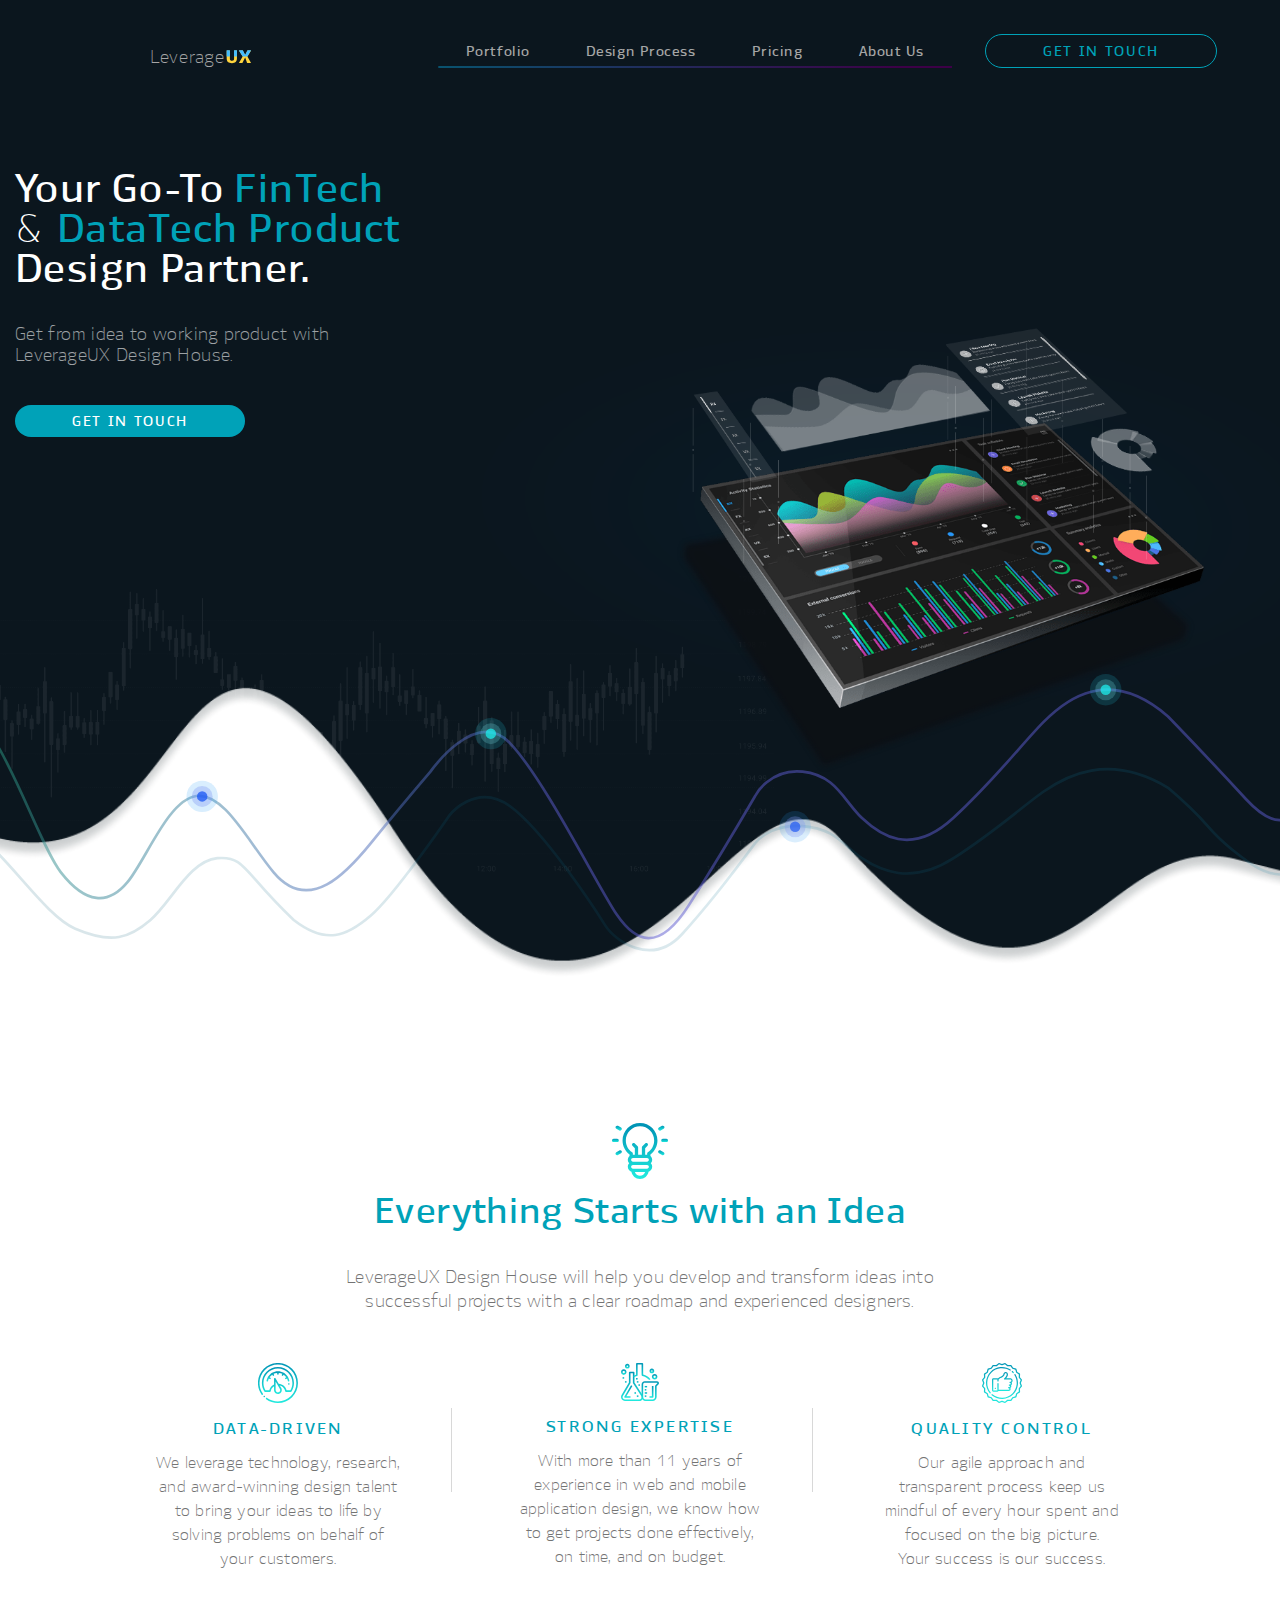
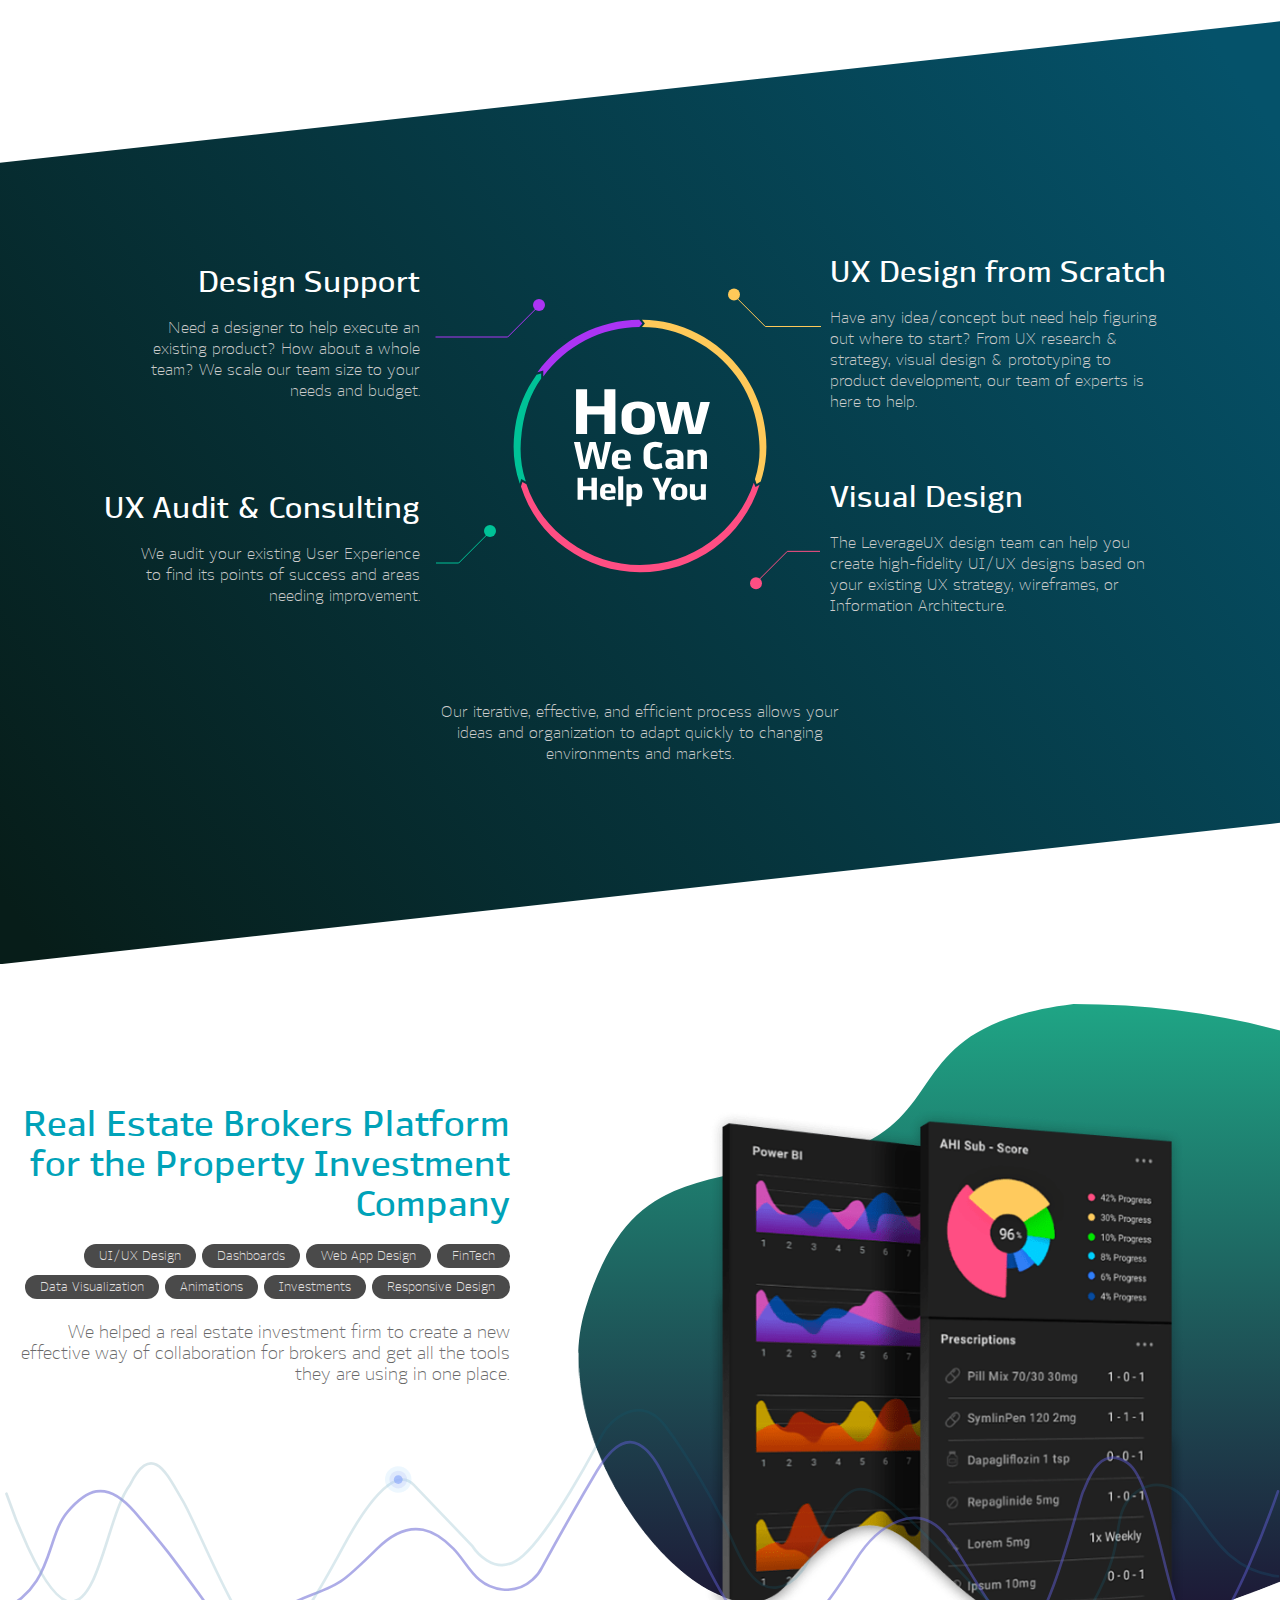
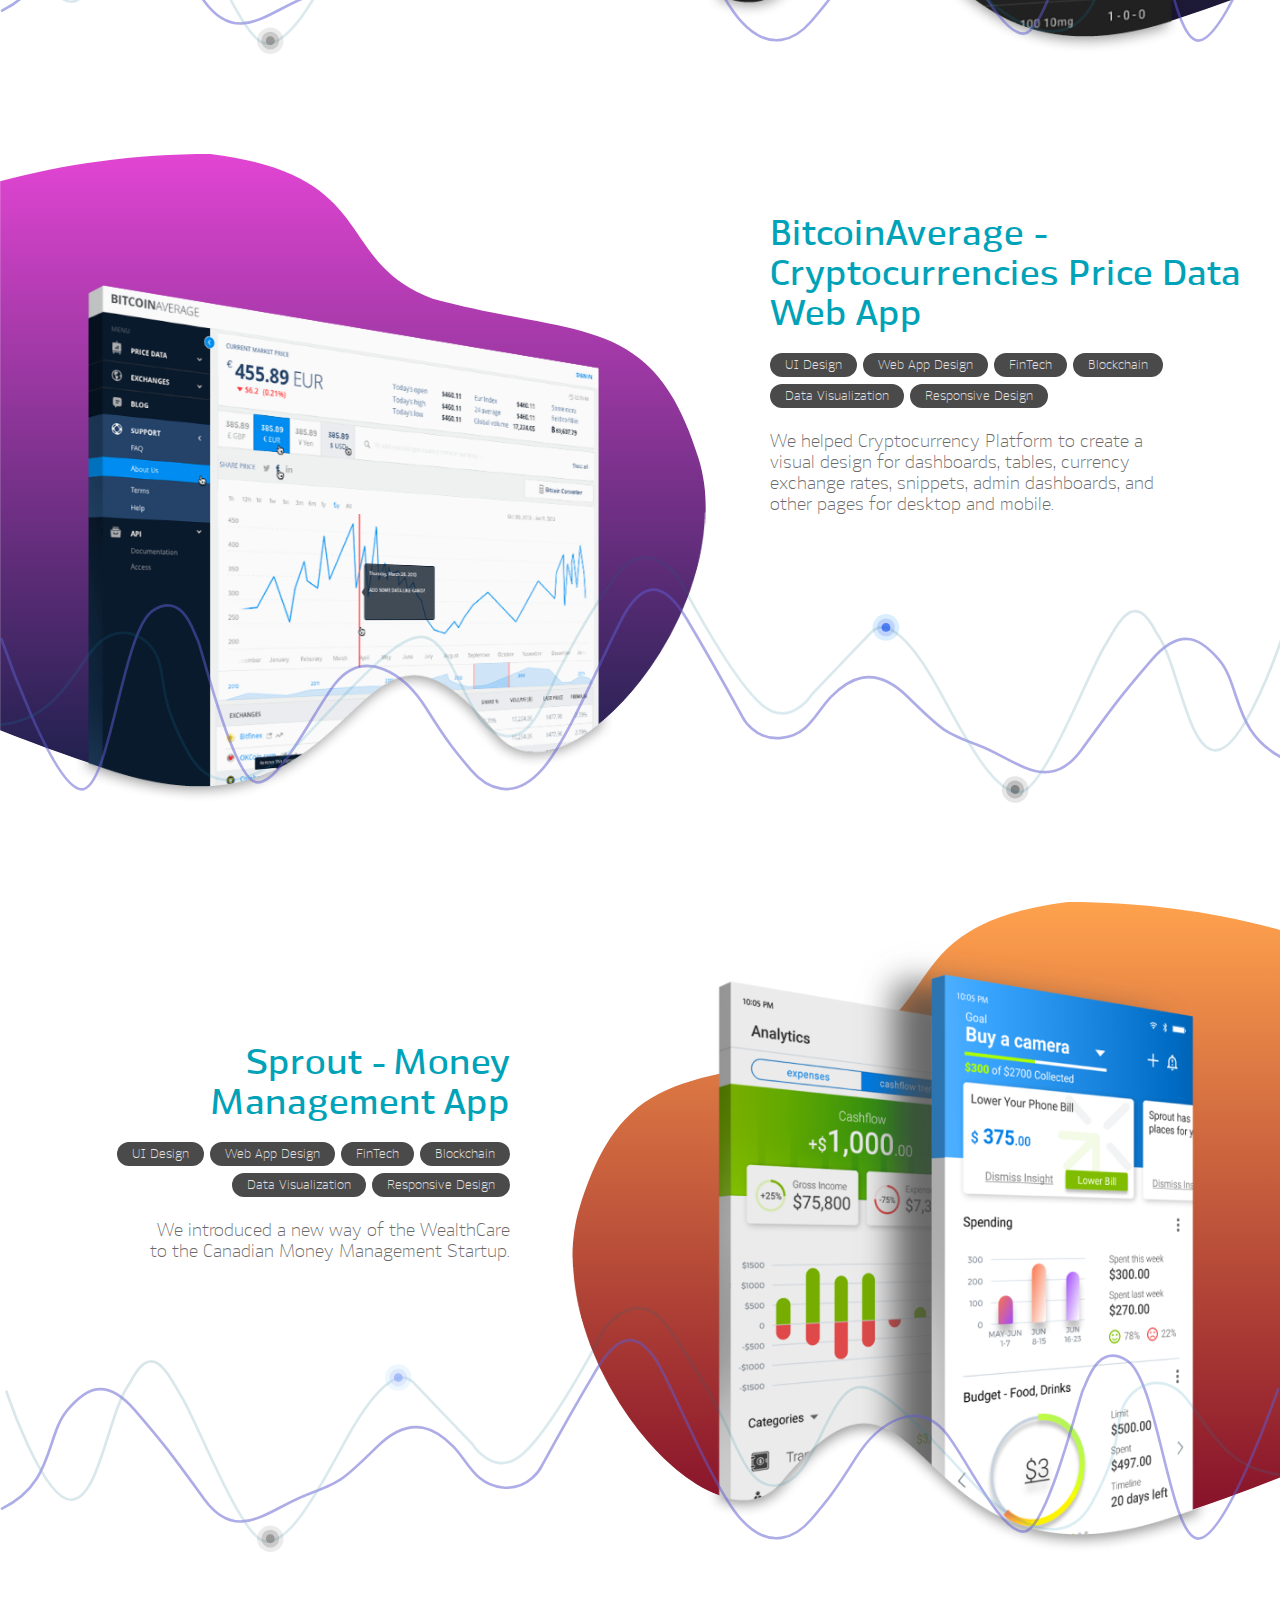
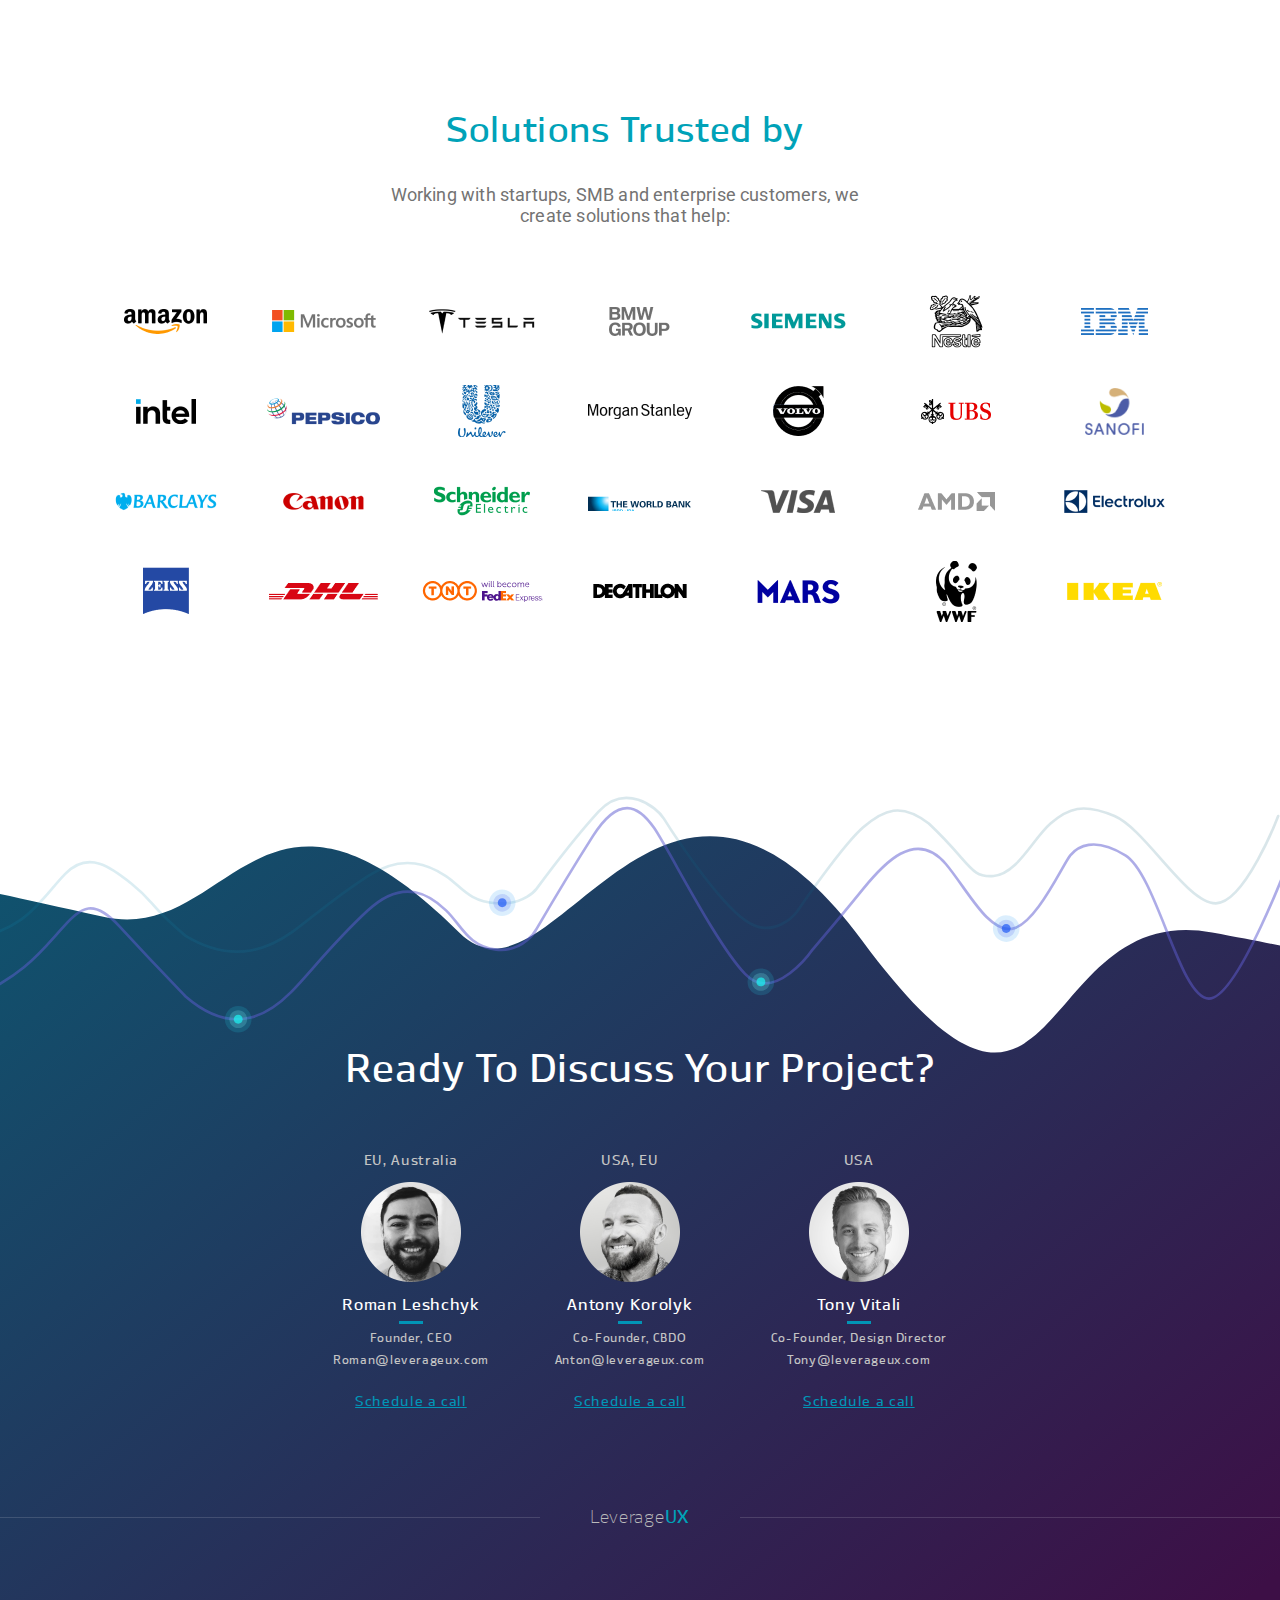
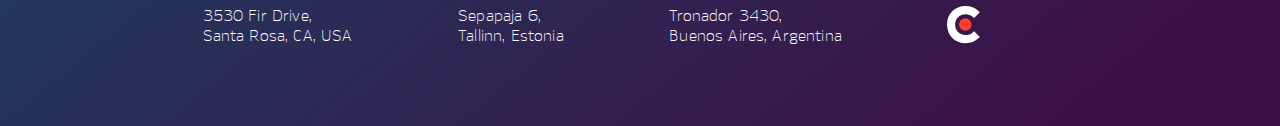
==== index.html @ 98dc83c6 "Marge last vertion" ====
<!DOCTYPE html>
<html lang=en>
	<head>
		<meta charset="UTF-8">
		<meta name="viewport" content="width=device-width, initial-scale=1">
		<meta name="theme-color" content="#0B161E">
		<meta name="description" content="LeverageUX Overview">

		<link rel="icon" href="favicon.ico" type="img/favicon.ico" />
		<link href='https://fonts.googleapis.com/css?family=Roboto' rel='stylesheet' type='text/css'>
		
		<link rel="stylesheet" href="css/fonts.css">
		<link rel="stylesheet" href="css/normalize.css">
		<link rel="stylesheet" href="css/global.css">
		<link rel="stylesheet" href="css/home.css">

		<!-- Google Tag Manager -->
		<script>(function(w,d,s,l,i){w[l]=w[l]||[];w[l].push({'gtm.start':
			new Date().getTime(),event:'gtm.js'});var f=d.getElementsByTagName(s)[0],
			j=d.createElement(s),dl=l!='dataLayer'?'&l='+l:'';j.async=true;j.src=
			'https://www.googletagmanager.com/gtm.js?id='+i+dl;f.parentNode.insertBefore(j,f);
			})(window,document,'script','dataLayer','GTM-M9BMCH3');</script>
		<!-- End Google Tag Manager -->
		
		<script src="https://ajax.googleapis.com/ajax/libs/jquery/3.4.1/jquery.min.js"></script>
		<script> 
			$(function(){
			  $("#includedFooter").load("footer.html");
			});
		</script>
		<script src="js/main.js"></script>
		<script src="js/home.js"></script>
		<script type="text/javascript" src="https://widget.clutch.co/static/js/widget.js"></script>
		<script src="js/events.js"></script>

		<link rel="stylesheet" href="https://fonts.googleapis.com/css?family=Roboto">
    
		<title>LeverageUX Overview</title>
	</head>
	<body class="index__page">
		<!-- Google Tag Manager (noscript) -->
		<noscript><iframe src="https://www.googletagmanager.com/ns.html?id=GTM-M9BMCH3"
			height="0" width="0" style="display:none;visibility:hidden"></iframe></noscript>
		<!-- End Google Tag Manager (noscript) -->
	
		<header class="header animated">
			<div class="header__container">
				<div class="header__block header__block_logo">
					<a class="header__logo animated" href="./">
						Leverage
						<span>
							<svg width="26" height="14" viewBox="0 0 26 14" fill="none" xmlns="http://www.w3.org/2000/svg">
								<path d="M8.07903 0.400024H10.941V8.50002C10.941 10.084 10.509 11.26 9.64503 12.028C8.78103 12.796 7.55703 13.18 5.97303 13.18C4.20903 13.18 2.88303 12.802 1.99503 12.046C1.11903 11.29 0.68103 10.108 0.68103 8.50002V0.400024H3.88503V8.68003C3.88503 9.42403 4.06503 9.96402 4.42503 10.3C4.78503 10.636 5.33703 10.804 6.08103 10.804C6.81303 10.804 7.32903 10.642 7.62903 10.318C7.92903 9.99402 8.07903 9.44803 8.07903 8.68003V0.400024ZM16.8008 0.400024L19.1408 5.08002L21.4988 0.400024H25.045L21.4268 6.52002L25.045 13H21.1028L19.1408 7.61802L16.4048 13H12.8768L16.6748 6.52002L12.8768 0.400024H16.8008Z" fill="#FFD43D"/>
								<path fill-rule="evenodd" clip-rule="evenodd" d="M10.9261 0.300049H8.05962V6.42962H10.9261V0.300049ZM3.85902 6.42962V0.300049H0.650024V6.42962H3.85902Z" fill="#44BCFF"/>
								<path fill-rule="evenodd" clip-rule="evenodd" d="M19.1387 4.98737L16.7951 0.300049H12.8649L16.6689 6.42962H21.4283L25.052 0.300049H21.5004L19.1387 4.98737Z" fill="#44BCFF"/>
							</svg>
						</span>
					</a>
					<div id="btn_om" class="header__btn_om">
						<span></span><span></span><span></span>
					</div>
				</div>
				<div class="header__block header__block_menu">
	    		<nav id="menu" class="header__menu">
	    			<div class="menu__btn_back">
	    				<svg class="btn__back" width="32" height="20" viewBox="0 0 32 20" xmlns="http://www.w3.org/2000/svg">
							<path d="M1.38527 8.61473H27.2708L21.0941 2.43768C20.553 1.89688 20.553 1.01961 21.0941 0.478895C21.6352 -0.0622196 22.5125 -0.0622196 23.0528 0.478895L31.5942 9.02041C32.1353 9.56121 32.1353 10.4386 31.5942 10.9792L23.0528 19.5211C22.7823 19.7917 22.4279 19.9269 22.0735 19.9269C21.7191 19.9269 21.3646 19.7917 21.0941 19.5211C20.553 18.9803 20.553 18.103 21.0941 17.5624L27.2708 11.385H1.38527C0.620314 11.385 0 10.7648 0 9.99984C0 9.23489 0.620234 8.61473 1.38527 8.61473Z"/>
						</svg>
	    			</div>
	  				<div class="header__menu_link">
	    				<img class="menu__link_img" src="./img/port.svg" alt="portfolio">
	    				<a href="./portfolio.html">Portfolio</a>
	    				<div class="link__line"></div>
	    			</div>
	    			<div class="header__menu_link">
	    				<img class="menu__link_img" src="./img/des.svg" alt="design">
	    				<a href="./design-process.html">Design Process</a>
	    				<div class="link__line"></div>
	    			</div>
	    			<div class="header__menu_link">
	    				<img class="menu__link_img" src="./img/pric.svg" alt="pricing">
	    				<a href="./pricing.html">Pricing</a>
	    				<div class="link__line"></div>
	    			</div>
	    			<div class="header__menu_link">
	    				<img class="menu__link_img" src="./img/about.svg" alt="about">
	    				<a href="./about.html">About Us</a>
	    				<div class="link__line"></div>
	    			</div>
	    			<div class="header__menu_line"></div>
	    		</nav>
				</div>
				<a id="btn_ep" href="https://calendly.com/leverageux/intro" class="btn header__btn_ep" target=_blank>Get in touch</a>
	  		<div class="menu__back"></div>
			</div>
		</header>
		<main class="content">	
			<section class="content__section section__main animated">
				<div class="main__img main__chart"></div>
				<div class="lines__block main__lines"></div>
				<div class="main__img main__tablet"></div>
				<div class="main__img main__tablet_shadow"></div>
				<div class="main__img main__tablet_shadow_lines"></div>

				<div class="main__container">
					<h1 class="main__container_title"><b>Your Go-To <span>FinTech</span></b><br>& <b><span>DataTech Product</span><br>Design Partner.</b></h1>
					<p class="main__container_description">Get from idea to working product with <br>LeverageUX Design House.</p>
					<a  href="https://calendly.com/leverageux/intro" id="btn_mn" class="btn main__btn" target=_blank>Get in touch</a>
				</div>
			</section>

			<section class="content__section section__idea">
				<div class="section__idea_block idea__block_first">
					<img class="idea__block_img idea__img_lamp" src="./img/home/lamp.svg" alt="lamp">
					<h2 class="idea__block_title">Everything Starts<br class="break"> with an Idea</h2>
					<p class="idea__block_description">LeverageUX Design House will help you develop and transform ideas into successful projects with a clear roadmap and experienced designers.</p>
				</div>
				<div class="section__idea_block idea__block_second">
					<img class="idea__block_img idea__img_speed" src="./img/home/speedometer.svg" alt="speedometer">
					<h3 class="idea__block_title">Data-Driven</h3>
					<p class="idea__block_description">We leverage technology, research, and award-winning design talent to bring your ideas to life by solving problems on behalf of your customers.</p>
				</div>
				<div class="section__idea_block idea__block_third">
					<img class="idea__block_img idea__img_lab" src="./img/home/laboratory.svg" alt="laboratory">
					<h3 class="idea__block_title">Strong Expertise</h3>
					<p class="idea__block_description">With more than 11 years of experience in web and mobile application design, we know how to get projects done effectively, on time, and on budget.</p>
				</div>
				<div class="section__idea_block idea__block_fourth">
					<img class="idea__block_img idea__img_recom" src="./img/home/recommended.svg" alt="recommended">
					<h3 class="idea__block_title">Quality Control</h3>
					<p class="idea__block_description">Our agile approach and transparent process keep us mindful of every hour spent and focused on the big picture. <br>Your success is our success.</p>
				</div>
			</section>

			<section class="content__section section__how">
				<div class="section__how_container how__container_first">
					<div class="section__how_block how__block_first">
						<h3 class="how__block_title how__title_purple">Design Support</h3>
						<p class="how__block_description">Need a designer to help execute an existing product? How about a whole team? We scale our team size to your needs and budget.</p>
					</div>
					<div class="section__how_block how__block_second">
						<h3 class="how__block_title how__title_green">UX Audit & Consulting</h3>
						<p class="how__block_description">We audit your existing User Experience to find its points of success and areas needing improvement.</p>
					</div>
				</div>
				<div class="section__how_container how__container_second how__svg">
					<svg id="h__round" width="450px" height="450px" viewBox="48.559 7.5 450 450" xmlns="http://www.w3.org/2000/svg">
						<path id="r__yellow" d="M277,14c34.482,0,64.974,8.161,95.697,23.815s57.306,38.358,77.573,66.254
							c20.268,27.896,33.646,60.193,39.04,94.25s3.845,62.887-6.81,95.681l-7.127,4.093L472.5,290
							c10.047-30.921,9.573-57.617,4.487-89.729c-5.086-32.113-17.7-62.565-36.81-88.869c-19.111-26.303-44.175-47.71-73.144-62.47
							C338.064,34.171,309.513,26.5,277,26.5l5-6L277,14z"/>
						<path id="r__pink" d="M480.5,299.5c-14.287,43.875-41.333,82.753-78.681,109.851
							C364.472,436.45,319.505,451.029,273.362,451s-91.092-14.666-128.405-41.811C107.644,382.043,81.731,346.393,67.5,302.5L70,295
							l7,3.5c13.418,41.387,40.115,75.004,75.297,100.6c35.183,25.595,77.565,39.396,121.073,39.424
							c43.508,0.027,85.907-13.72,121.122-39.271S457.029,337.37,470.5,296l3,7.5L480.5,299.5z"/>
						<path id="r__green" d="M65.5,298c-10.987-32.684-13.194-63.381-8.145-97.491
							C62.403,166.399,74.516,137.1,94.5,109l8-2v8.5c-18.843,26.496-28.043,54.673-32.803,86.836C64.936,234.498,65.64,263.182,76,294
							l-8-4.5L65.5,298z"/>
						<path id="r__purple" d="M96.032,104.98c20.112-27.994,46.563-50.83,77.191-66.642s64.563-24.151,99.032-24.335
							L277.5,20.5l-5.179,5.975c-32.5,0.173-64.498,8.036-93.377,22.945s-53.82,36.442-72.783,62.837V102L96.032,104.98z"/>
					</svg>
					<svg id="h__text" width="250px" height="250px" viewBox="148.559 107.5 250 250" xmlns="http://www.w3.org/2000/svg">
						<path d="M190.58,287.2v14.256H176V287.2h-9.288V325H176v-16.416h14.58V325h9.288v-37.8H190.58z"/>
						<path d="M230.491,318.358c-2.646,0.756-7.452,1.404-10.26,1.404c-3.456,0-6.156-0.378-6.156-4.59v-1.674h17.982
							v-5.292c0-8.37-6.372-10.746-13.23-10.746c-9.18,0-13.446,4.212-13.446,12.69v4.428c0,8.802,6.858,10.962,13.878,10.962
							c4.59,0,8.694-0.648,12.096-1.458L230.491,318.358z M214.075,308.152c0-4.158,1.458-5.346,4.752-5.346s5.184,1.026,5.184,4.968
							v1.296h-9.936V308.152z"/>
						<path d="M245.101,325v-40.5h-8.64V325H245.101z"/>
						<path d="M259.34,335.8v-12.636c1.944,0.81,4.104,2.052,8.154,2.052c6.804,0,10.476-3.564,10.476-13.716
							c0-10.314-3.834-14.256-10.476-14.256c-4.05,0-6.804,1.728-8.154,2.592V298h-8.64v37.8H259.34z M263.12,303.562
							c3.348,0,6.156,1.566,6.156,7.938c0,6.264-2.646,7.884-5.454,7.884c-1.944,0-3.402-0.594-4.482-1.026v-13.716
							C260.204,304.21,261.446,303.562,263.12,303.562z"/>
						<path d="M307.316,312.688V325h9.288v-12.366L329.24,287.2h-10.206l-7.182,17.55l-6.966-17.55H294.68
							L307.316,312.688z"/>
						<path d="M327.084,314.038c0,7.452,4.86,11.556,13.878,11.556s14.202-4.104,14.202-11.556v-5.022
							c0-7.452-5.184-11.502-14.202-11.502s-13.878,4.05-13.878,11.502V314.038z M335.454,308.368c0-3.294,1.836-5.184,5.508-5.184
							c4.104,0,5.508,2.43,5.508,5.94v4.806c0,3.51-1.404,5.94-5.508,5.94c-4.05,0-5.508-2.376-5.508-5.94V308.368z"/>
						<path d="M359.596,298v19.44c0,4.698,2.322,8.1,7.668,8.1c4.482,0,8.694-1.512,11.124-2.646V325h8.64v-27h-8.64
							v19.44c-1.188,0.918-3.456,1.944-5.886,1.944c-2.592,0-4.266-1.188-4.266-4.752V298H359.596z"/>
						<path d="M212.758,135v29.04h-29.7V135h-18.92v77h18.92v-33.44h29.7V212h18.92v-77H212.758z"/>
						<path d="M242.248,189.67c0,15.18,9.9,23.54,28.27,23.54c18.37,0,28.93-8.36,28.93-23.54v-10.23
							c0-15.18-10.56-23.43-28.93-23.43s-28.27,8.25-28.27,23.43V189.67z M259.298,178.12c0-6.71,3.74-10.56,11.22-10.56
							c8.36,0,11.22,4.95,11.22,12.1v9.79c0,7.15-2.86,12.1-11.22,12.1c-8.25,0-11.22-4.84-11.22-12.1V178.12z"/>
						<path d="M317.108,212h21.34l9.46-42.46l9.35,42.46h21.34l15.29-55h-16.17l-10.01,43.78h-0.44L357.148,157h-18.26
							l-10.12,43.67h-0.44l-9.9-43.67h-16.5L317.108,212z"/>
						<path d="M171.339,272h12.804l8.316-35.112L200.841,272h11.418l12.21-46.2h-10.362l-6.93,36.234l-9.372-36.234
							h-10.56l-9.306,36.366l-6.996-36.366h-10.494L171.339,272z"/>
						<path d="M256.213,263.882c-3.234,0.924-9.108,1.716-12.54,1.716c-4.224,0-7.524-0.462-7.524-5.61v-2.046h21.978
							v-6.468c0-10.23-7.788-13.134-16.17-13.134c-11.22,0-16.434,5.148-16.434,15.51v5.412c0,10.758,8.382,13.398,16.962,13.398
							c5.61,0,10.626-0.792,14.784-1.782L256.213,263.882z M236.149,251.408c0-5.082,1.782-6.534,5.808-6.534s6.336,1.254,6.336,6.072
							v1.584h-12.144V251.408z"/>
						<path d="M310.943,261.836c-1.914,0.66-7.722,1.914-10.692,1.914c-6.468,0-8.845-4.818-8.845-10.23v-9.24
							c0-5.808,2.839-10.23,8.845-10.23c2.97,0,8.382,1.254,10.296,1.914l1.98-8.58c-1.914-0.594-7.788-2.244-12.276-2.244
							c-11.748,0-20.263,5.742-20.263,19.008v9.504c0,13.332,8.449,19.008,20.263,19.008c4.488,0,10.362-1.65,12.276-2.244
							L310.943,261.836z"/>
						<path d="M320.205,247.184c2.772-0.594,8.382-1.65,12.078-1.65c4.422,0,5.742,1.386,5.742,4.818v2.904h-8.25
							c-7.92,0-12.342,2.508-12.342,9.24c0,7.062,3.63,10.164,10.56,10.164c4.356,0,7.986-1.452,9.966-2.904V272h10.56v-21.318
							c0-8.646-5.082-12.342-15.708-12.342c-5.742,0-11.418,1.452-13.794,2.046L320.205,247.184z M333.141,266.324
							c-3.564,0-5.082-1.122-5.082-4.026c0-1.914,1.518-3.564,4.686-3.564h5.214v6.27C336.903,265.466,334.725,266.324,333.141,266.324z"
							/>
						<path d="M388.884,272v-21.318c0-8.382-2.64-12.342-9.9-12.342c-4.686,0-10.164,1.782-13.068,3.234V239h-10.56v33
							h10.56v-23.76c1.386-1.056,4.092-2.376,6.732-2.376c4.026,0,5.676,1.452,5.676,5.808V272H388.884z"/>
					</svg>
				</div>
				<div class="section__how_container how__container_third">
					<div class="section__how_block how__block_third">
						<h3 class="how__block_title how__title_yellow">UX Design from Scratch</h3>
						<p class="how__block_description">Have any idea/concept but need help figuring out where to start? From UX research & strategy, visual design & prototyping to product development, our team of experts is here to help.</p>
					</div>
					<div class="section__how_block how__block_fourth">
						<h3 class="how__block_title how__title_pink">Visual Design</h3>
						<p class="how__block_description">The LeverageUX design team can help you create high-fidelity UI/UX designs based on your existing UX strategy, wireframes, or Information Architecture.</p>
					</div>
				</div>
				<div class="section__how_container how__container_fourth">
					<p class="how__block_description">Our iterative, effective, and efficient process allows your ideas and organization to adapt quickly to changing environments and markets.</p>
				</div>
			</section>

			<section class="content__section section__board section__board-right section__real">
				<div class="section__container section__container_img">
					<div class="img__block img__board"></div>
					<div class="img__block img__gradient"></div>
					<div class="img__block img__lower"></div>
				</div>
				<div class="section__container section__container_text">
					<h3 class="section__title">Real Estate Brokers Platform for the Property Investment Company</h3>
					<div class="section__block">
						<span class="pt_1">UI/UX Design</span>
						<span class="pt_2">Dashboards</span>
						<span class="pt_3">Web App Design</span>
						<span class="pt_4">FinTech</span>
						<span class="pt_5">Data Visualization</span>
						<span class="pt_6">Animations</span>
						<span class="pt_7">Investments</span>
						<span class="pt_8">Responsive Design</span>
					</div>
					<p class="section__description">We helped a real estate investment firm to create a new effective way of collaboration for brokers and get all the tools they are using in one place.</p>					
				</div>
				<div class="img__block img__lines"></div>
			</section>

			<section class="content__section section__board section__board-left section__crypt">
				<div class="section__container section__container_img">
					<div class="img__block img__board"></div>
					<div class="img__block img__gradient"></div>
					<div class="img__block img__lower"></div>
				</div>
				<div class="section__container section__container_text">
					<h3 class="section__title">BitcoinAverage - Cryptocurrencies Price Data Web App</h3>
					<div class="section__block">
						<span class="pt_1">UI Design</span>
						<span class="pt_2">Web App Design</span>
						<span class="pt_3">FinTech</span>
						<span class="pt_4">Blockchain</span>
						<span class="pt_5">Data Visualization</span>
						<span class="pt_6">Responsive Design</span>
					</div>
					<p class="section__description">We helped Cryptocurrency Platform to create a visual design for dashboards, tables, currency exchange rates, snippets, admin dashboards, and other pages for desktop and mobile.</p>
					<!-- <p class="section__description"><a href="https://bitcoinaverage.com/" target="_blank">bitcoinaverage.com ></a></p> -->
				</div>
				<div class="img__block img__lines"></div>
			</section>

			<section class="content__section section__board section__board-right section__money">
				<div class="section__container section__container_img">
					<div class="img__block img__board"></div>
					<div class="img__block img__gradient"></div>
					<div class="img__block img__lower"></div>
				</div>
				<div class="section__container section__container_text">
					<h3 class="section__title">Sprout - Money<br class="break"> Management App</h3>
					<div class="section__block">
						<span class="pt_1">UI Design</span>
						<span class="pt_2">Web App Design</span>
						<span class="pt_3">FinTech</span>
						<span class="pt_4">Blockchain</span>
						<span class="pt_5">Data Visualization</span>
						<span class="pt_6">Responsive Design</span>
					</div>
					<p class="section__description">We introduced a new way of the WealthCare to the Canadian Money Management Startup.</p>
				</div>
				<div class="img__block img__lines"></div>
			</section>

			<section class="content__section section__solutions">
				<h3 class="section__title">Solutions Trusted by</h3>
				<p class="section__description">Working with startups, SMB and enterprise customers, we<br> create solutions that help:</p>
				<div class="solutions">
					<p><img src="./img/home/sl_1.png" alt="sl_1"></p>
					<p><img src="./img/home/sl_2.png" alt="sl_2"></p>
					<p><img src="./img/home/sl_3.png" alt="sl_3"></p>
					<p><img src="./img/home/sl_4.png" alt="sl_4"></p>
					<p><img src="./img/home/sl_5.png" alt="sl_5"></p>
					<p><img src="./img/home/sl_6.png" alt="sl_6"></p>
					<p><img src="./img/home/sl_7.png" alt="sl_7"></p>
					<p><img src="./img/home/sl_8.png" alt="sl_8"></p>
					<p><img src="./img/home/sl_9.png" alt="sl_9"></p>
					<p><img src="./img/home/sl_10.png" alt="sl_10"></p>
					<p><img src="./img/home/sl_11.png" alt="sl_11"></p>
					<p><img src="./img/home/sl_12.png" alt="sl_12"></p>
					<p><img src="./img/home/sl_13.png" alt="sl_13"></p>
					<p><img src="./img/home/sl_14.png" alt="sl_14"></p>
					<p><img src="./img/home/sl_15.png" alt="sl_15"></p>
					<p><img src="./img/home/sl_16.png" alt="sl_16"></p>
					<p><img src="./img/home/sl_17.png" alt="sl_17"></p>
					<p><img src="./img/home/sl_18.png" alt="sl_18"></p>
					<p><img src="./img/home/sl_19.png" alt="sl_19"></p>
					<p><img src="./img/home/sl_20.png" alt="sl_20"></p>
					<p><img src="./img/home/sl_21.png" alt="sl_21"></p>
					<p><img src="./img/home/sl_22.png" alt="sl_22"></p>
					<p><img src="./img/home/sl_23.png" alt="sl_23"></p>
					<p><img src="./img/home/sl_24.png" alt="sl_24"></p>
					<p><img src="./img/home/sl_25.png" alt="sl_25"></p>
					<p><img src="./img/home/sl_26.png" alt="sl_26"></p>
					<p><img src="./img/home/sl_27.png" alt="sl_27"></p>
					<p><img src="./img/home/sl_28.png" alt="sl_28"></p>
				</div>
			</section>
		</main>

		<footer class="footer" id="includedFooter"></footer>

		<a href="#" class="scrollup"></span></a>
		
		<script>
			function sendEventEmailFirst() {
				dataLayer.push({
					'eventCategory': 'contact',
					'eventAction': 'click', 
					'eventLabel': 'email - Roman Leshchyk',
					'event': 'autoEvent',
				});
			}
			function sendEventEmailSecond() {
				dataLayer.push({
					'eventCategory': 'contact',
					'eventAction': 'click', 
					'eventLabel': 'email - Anton Korolyk',
					'event': 'autoEvent',
				});
			}
			function sendEventEmailThird() {
				dataLayer.push({
					'eventCategory': 'contact',
					'eventAction': 'click', 
					'eventLabel': 'email - Tony Vitali',
					'event': 'autoEvent',
				});
			}
		</script>
	</body>
	
</html>
---- css/fonts.css ----
@font-face{
font-family: 'Ekibastuz';
src: url('../fonts/ekibastuz_regular.eot');
src: url('../fonts/ekibastuz_regular.eot?iefix') format('eot'),
url('../fonts/ekibastuz_regular.woff') format('woff'),
url('../fonts/ekibastuz_regular.ttf') format('truetype'),
url('../fonts/ekibastuz_regular.svg#webfont') format('svg');
font-weight: normal;
font-style: normal;
}

@font-face{
font-family: 'Ekibastuz';
src: url('../fonts/ekibastuz_light.eot');
src: url('../fonts/ekibastuz_light?iefix') format('eot'),
url('../fonts/ekibastuz_light.woff') format('woff'),
url('../fonts/ekibastuz_light.ttf') format('truetype'),
url('../fonts/ekibastuz_light.svg#webfont') format('svg');
font-weight: lighter;
font-style: normal;
}

@font-face{
font-family: 'Ekibastuz';
src: url('../fonts/ekibastuz_bold.eot');
src: url('../fonts/ekibastuz_bold.eot?iefix') format('eot'),
url('../fonts/ekibastuz_bold.woff') format('woff'),
url('../fonts/ekibastuz_bold.ttf') format('truetype'),
url('../fonts/ekibastuz_bold.svg#webfont') format('svg');
font-weight: bold;
font-style: normal;
}

@font-face{
font-family: 'EkibastuzBlack';
src: url('../fonts/ekibastuz_black.eot');
src: url('../fonts/ekibastuz_black.eot?iefix') format('eot'),
url('../fonts/ekibastuz_black.woff') format('woff'),
url('../fonts/ekibastuz_black.ttf') format('truetype'),
url('../fonts/ekibastuz_black.svg#webfont') format('svg');
font-weight: normal;
font-style: normal;
}

@font-face{
font-family: 'EkibastuzBlack';
src: url('../fonts/ekibastuz_heavy.eot');
src: url('../fonts/ekibastuz_heavy.eot?iefix') format('eot'),
url('../fonts/ekibastuz_heavy.woff') format('woff'),
url('../fonts/ekibastuz_heavy.ttf') format('truetype'),
url('../fonts/ekibastuz_heavy.svg#webfont') format('svg');
font-weight: bold;
font-style: normal;
}

@font-face{
font-family: 'Elephant';
src: url('../fonts/elephant.ttf'),
url('../fonts/elephant.ttf') format('truetype');
font-weight: normal;
font-style: normal;
}
---- css/global.css ----
* {
  position: 0px;
  margin: 0;
  padding: 0;
  border: 0;
  outline: 0;
}
html, body {
  width: 100%;
  height: 100%;
}
body {
  background: #fff;
  font-size: 100%;
  font-family: 'Ekibastuz', 'Roboto',sans-serif;
  font-weight: normal;
  font-style: normal;
  cursor: default;
  overflow-x: hidden;
}
a {
  -webkit-user-select: none;
  -moz-user-select:    none;
  -ms-user-select:     none;
  user-select:         none;
  -webkit-appearance: none;
  -moz-appearance:    none;
  appearance:         none;
  -webkit-tap-highlight-color: transparent;
}
.menu__back {
  display: none;
  content: ' ';
  position: fixed;
  z-index: 100;
  top: 0;
  left: 0;
  bottom: 0;
  right: 0;
  background-color: rgba(0,0,0,0.5);
}
.menu__back.active{
  display: block;
}
.header {
  position: absolute;
  top: 0;
  left: 0;
  right: 0;
  z-index: 9999;
  display: flex;
}
.header__container {
  display: flex;
  align-items: flex-end;
  width: calc(100% - 213px);
  max-width: 1920px;
  margin: 0 auto;
  padding: 0 63px 0 150px;
  overflow: hidden;
}
.header__block_logo {
  position: relative;
  display: flex;
  justify-content: space-between;
  align-items: flex-end;
  margin-right: auto;
}
.header__logo {
  display: flex;
  font-size: 18px;
  line-height: 20px;
  letter-spacing: 0.04em;
  color: #A6A6A6;
  cursor: pointer;
  text-decoration: none;
}
.header__logo span {
  display: inline-block;
  margin-left: 1px;
  margin-top: 1px;
  color: #00A2B8;
  font-weight: bold;
  transition: all 0.8s ease;
}
.header__logo:hover span {
  transition: all 0.8s ease;
  -moz-transform: rotateX(360deg);
  -ms-transform: rotateX(360deg);
  -webkit-transform: rotateX(360deg);
  -o-transform: rotateX(360deg);
  transform: rotateX(360deg);
}
.header.animated .header__logo span {
  animation: rotateUXheader 1.5s ease;
}
@keyframes rotateUXheader {
  0% {
    -moz-transform: rotateX(540deg);
    -ms-transform: rotateX(540deg);
    -webkit-transform: rotateX(540deg);
    -o-transform: rotateX(540deg);
    transform: rotateX(540deg);
  }
  100% {
    -moz-transform: rotateX(0deg);
    -ms-transform: rotateX(0deg);
    -webkit-transform: rotateX(0deg);
    -o-transform: rotateX(0deg);
    transform: rotateX(0deg);
  }
}
.btn {
  justify-content: center;
  align-items: center;
  font-family: 'Ekibastuz';
  font-weight: 900;
  font-size: 14px;
  line-height: 14px;
  letter-spacing: 0.12em;
  background: #00A2B8;
  border-radius: 20px;
  text-transform: uppercase;
  text-decoration: none;
  color: #fff;
  cursor: pointer;
  -webkit-user-select: none;
  -moz-user-select:    none;
  -ms-user-select:     none;
  user-select:         none;
  -webkit-appearance: none;
  -moz-appearance:    none;
  appearance:         none;
  -webkit-tap-highlight-color: transparent;
}
.btn:hover {
  background: #fff;
  color: #00A2B8;
}
.btn:active {
  background: #00A2B8;
  color: #fff;
}
.header__btn_ep {
  display: inline-flex;
  font-family: 'Ekibastuz';
  font-weight: 900;
  width: 230px;
  height: 32px;
  background: transparent;
  border: 1px solid #00A2B8;
  border-radius: 20px;
  color: #00A2B8;
  margin-left: 33px;
}
.header__btn_om {
  display: none;
  flex-direction: column;
  justify-content: center;
  align-items: center;
  padding: 15px;
  cursor: pointer;
  -webkit-user-select: none;
  -moz-user-select:    none;
  -ms-user-select:     none;
  user-select:         none;
  -webkit-appearance: none;
  -moz-appearance:    none;
  appearance:         none;
  -webkit-tap-highlight-color: transparent;
}
.header__btn_om:hover span {
  background: #00A2B8;
}
.header__btn_om span{
  display: inline-block;
  width: 24px;
  height: 3px;
  background: #6C6C6C;
  border-radius: 2px;
  margin-bottom: 5px;
}
.header__btn_om span:last-child {
  margin-bottom: 0;
}
.header.scrolled .header__btn_om span {
  background: #fff;
}
.header.scrolled .header__btn_om:hover span {
  background: #00A2B8;
}
.header__menu {
  position: relative;
  display: flex;
  width: max-content;
  margin-left: auto;
}
.header__block_menu {
  overflow: hidden;
}
.header__menu_line {
  display: block;
  position: absolute;
  bottom: 0;
  width: 100%;
  height: 2px;
  background: linear-gradient(147.42deg, #e3bafc 10.26%, #b1dce6 115.14%);
  -moz-transform: rotate(-180deg);
  -ms-transform: rotate(-180deg);
  -webkit-transform: rotate(-180deg);
  -o-transform: rotate(-180deg);
  transform: rotate(-180deg);
}
.header.animated .header__menu_line{
  animation: moveLine 1s 1 linear;
}
@keyframes moveLine {
  0% {
    left: calc(100% + 63px);
  }
  100% {
    left: calc(0% + 63px);
  }
}
.menu__btn_back, .menu__link_img {
  display: none;
}
.header__menu_link {
  position: relative;
}
.header__menu_link a {
  display: flex;
  justify-content: center;
  align-items: flex-end;
  white-space: nowrap;
  color: #A6A6A6;
  font-weight: bold;
  font-size: 14px;
  line-height: 14px;
  letter-spacing: 0.04em;
  text-decoration: none;
  cursor: pointer;
  -webkit-user-select: none;
  -moz-user-select:    none;
  -ms-user-select:     none;
  user-select:         none;
  -webkit-appearance: none;
  -moz-appearance:    none;
  appearance:         none;
  -webkit-tap-highlight-color: transparent;
  padding-left: 2em;
  padding-right: 2em;
  padding-bottom: 10px;
  height: 57.5px;
}
.header__menu_link.active a {
  color: #00A2B8;
  font-weight: normal;
  font-family: EkibastuzBlack;
}
.link__line {
  display: none;
  position: absolute;
  bottom: 0;
  left: 0;
  width: 100%;
  height: 3px;
  background: #00A2B8;
  z-index: 9;
}
.link__line.active {
  display: block;
  animation: activeLine 1.1s 1 ease;
}
@keyframes activeLine {
  0% {
    opacity: 0;
  }
  99% {
    opacity: 0;
  }
  100% {
    opacity: 100%;
  }
}
.header__menu_link a:hover {
  color: #00A2B8;
}
.header__menu_link a:active {
  color: #00A2B8;
}

.header.scrolled {
  position: fixed;
  background: #f9f9f9;
  box-shadow: 0px 4px 4px rgba(0, 0, 0, 0.18);
}
.header.scrolled .header__menu_link a {
  height: 52px;
  padding-bottom: 0;
  align-items: center;
}
.header.scrolled .header__block_logo {
  align-items: center;
  width: 100%;
  max-width: 245px;
  height: 100%;
}
.header.scrolled .header__menu_line {
  display: none;
}
.header.scrolled .header__block_logo:before {
  content: '';
  display: block;
  position: absolute;
  top: 0;
  bottom: 0;
  left: -150px;
  right: 0;
  background: linear-gradient(94.95deg, #0B161E 0%, #0C6571 103.53%);
  z-index: -1;
  clip-path: polygon(0 0, 100% 0, calc(100% - 20px) 100%, 0 100%);
}
.header.scrolled .header__container {
  align-items: center;
}
.header.scrolled .header__btn_ep {
  color: #fff;
  background: #00A2B8;
  box-shadow: 0px 2px 8px rgba(0, 0, 0, 0.32);
}
.header.scrolled .header__btn_ep:hover{
  opacity: 0.9;
  box-shadow: 0px 0px 12px rgba(0, 0, 0, 0.36);
}

.content {
  display: flex;
  flex-direction: column;
  justify-content: center;
  align-items: center;
}
.content__section {
  width: 100%;
  text-align: center;
}
.section__hero {
  position: relative;
  background-repeat: no-repeat;
  background-position: center bottom;
  background-size: cover;
  -o-background-size: cover;
  -webkit-background-size: cover;
  -moz-background-size: cover;
  -khtml-background-size: cover;
  margin-bottom: 90px;
}
.hero__title {
  font-family: 'EkibastuzBlack';
  font-weight: normal;
  font-size: 54px;
  line-height: 54px;
  letter-spacing: 0.01em;
  text-transform: capitalize;
  color: #00A2B8;
  margin: 0 0 18px;
}
.hero__descr {
  font-weight: bold;
  font-size: 18px;
  line-height: 28px;
  letter-spacing: 0.01em;
  color: #828282;
}
.hero__lines {
  position: absolute;
  width: 100%;
  pointer-events: none;
  background-repeat: no-repeat;
  background-position: center bottom;
  background-size: cover;
  -o-background-size: cover;
  -webkit-background-size: cover;
  -moz-background-size: cover;
  -khtml-background-size: cover;
  background-image: url(../img/hero_lines.svg);
  height: 500px;
  bottom: 0;
  z-index: 2;
}

.section__board {
  position: relative;
  overflow: hidden;
  margin-bottom: 100px;
  background: #fff;
  margin-top: -1px;
}
.section__crypt {
  z-index: 2;
}
.section__money {
  z-index: 3;
}
.section__board.animated .section__container_text {
  animation: blockOpacity 3s 1 ease;
}
.section__container_text {
  position: absolute;
  top: 0;
  max-width: 495px;
  z-index: 9;
}
.section__container_img {
  width: 100%;
  height: 650px;
  overflow: hidden;
}
.section__container_img {
  background-repeat: no-repeat;
  background-size: contain;
  -o-background-size: contain;
  -webkit-background-size: contain;
  -moz-background-size: contain;
  -khtml-background-size: contain;
}
.section__board-right .section__container_img {
  background-position: right;
}
.section__board-left .section__container_img {
  background-position: left;
}
.img__block {
  position: absolute;
  width: 100%;
  height: 100%;
  background-repeat: no-repeat;
  background-size: contain;
  -o-background-size: contain;
  -webkit-background-size: contain;
  -moz-background-size: contain;
  -khtml-background-size: contain;
}
.img__board {
  z-index: 2
}
.img__gradient {
  z-index: 1;
}
.img__lower {
  z-index: 3;
}
.section__board-right .img__block {
  background-position: right bottom;
}
.section__board-left .img__block {
  background-position: left bottom;
}
.section__board-right .img__block.img__lower {
  background-position: right 1px;
}
.section__board-left .img__block.img__lower {
  background-position: left 1px;
}
.section__board.animated .section__container_text {
  animation: blockOpacity 3s 1 ease;
}
@keyframes blockOpacity {
  0% {
    opacity: 0;
  }
  50% {
    opacity: 0;
  }
  100% {
    opacity: 1;
  }
}
.section__board.animated .img__board {
  animation: showImgBlockToTop 1.6s 1 ease;
}
@keyframes showImgBlockToTop {
  0% {
    top: 100%;
  }
  50% {
    top: 100%;
  }
  100% {
    top: 0;
  }
}
.section__board-right.animated .img__gradient,
.section__board-right.animated .img__lower {
  animation: showImgBlockToLeft 0.8s 1 ease;
}
@keyframes showImgBlockToLeft {
  0% {
    left: 100%;
  }
  100% {
    left: 0;
  }
}
.section__board-left.animated .img__gradient,
.section__board-left.animated .img__lower {
  animation: showImgBlockToRight 0.8s 1 ease;
}
@keyframes showImgBlockToRight {
  0% {
    right: 100%;
  }
  100% {
    right: 0;
  }
}
.section__real .img__board {
  background-image: url(../img/home/real_board.png);
}
.section__real .img__gradient {
  background-image: url(../img/home/real_gradient.svg);
}
.section__real .img__lower {
  background-image: url(../img/home/real_lower.png);
}
.section__crypt .img__board {
  background-image: url(../img/home/crypt_board.png);
}
.section__crypt .img__gradient {
  background-image: url(../img/home/crypt_gradient.svg);
}
.section__crypt .img__lower {
  background-image: url(../img/home/crypt_lower.png);
}
.section__money .img__board {
  background-image: url(../img/home/money_board.png);
}
.section__money .img__gradient {
  background-image: url(../img/home/money_gradient.svg);
}
.section__money .img__lower {
  background-image: url(../img/home/money_lower.png);
}
.section__real .section__container_text {
  margin-top: 100px;
}
.section__crypt .section__container_text {
  margin-top: 60px;
}
.section__money .section__container_text {
  margin-top: 140px;
}
.section__board-right .section__container_text {
  margin-left: 10%;
  text-align: right;
}
.section__board-left .section__container_text {
  right: 0;
  margin-right: 10%;
  text-align: left;
}
.section__title {
  font-size: 36px;
  line-height: 40px;
  color: #00A2B8;
  margin-bottom: 20px;
}
.section__board-right .section__title {
  text-align: right;
}
.section__board-left .section__title {
  text-align: left;
}
.section__block {
  display: flex;
  flex-wrap: wrap;
}
.section__board-right .section__block {
  justify-content: flex-end;
}
.section__block span {
  display: inline-flex;
  justify-content: center;
  align-items: center;
  font-size: 13px;
  color: #E5E3E3;
  height: 24px;
  padding: 0 15px;
  background: #4A4A4A;
  border-radius: 20px;
  margin-bottom: 7px;
}
.section__board-right .section__block span {
  margin-left: 6px;
}
.section__board-left .section__block span {
  margin-right: 6px;
}
.section__description {
  font-size: 18px;
  line-height: 21px;
  color: #696969;
  margin-top: 15px;
}
.section__board-right .section__description {
  text-align: right;
}
.section__board-left .section__description {
  text-align: left;
}
.section__crypt .section__description {
  max-width: 400px;
} 
.section__money .section__description {
  max-width: 365px;
  margin-left: auto;
}
.section__btn {
  display: inline-flex;
  justify-content: center;
  align-items: center;
  text-decoration: none;
  width: 134px;
  height: 24px;
  font-family: Ekibastuz;
  font-style: normal;
  font-weight: bold;
  font-size: 13px;
  color: #fff;
  background: #00A2B8;
  border-radius: 20px;
  cursor: pointer;
  margin-top: 20px;
  -webkit-user-select: none;
  -moz-user-select:    none;
  -ms-user-select:     none;
  user-select:         none;
  -webkit-appearance: none;
  -moz-appearance:    none;
  appearance:         none;
  -webkit-tap-highlight-color: transparent;
}
.section__btn:hover {
  box-shadow: 0 0 10px #3ddce8;
}
.img__lines {
  background-position: bottom;
  bottom: 0;
  z-index: 4;
}
.section__board-right .img__lines {
  background-image: url(../img/right_lines.svg);
}
.section__board-left .img__lines {
  background-image: url(../img/left_lines.svg);
}

.break {
  display: none;
}

.footer {
  position: relative;
  display: flex;
  flex-direction: column;
  justify-content: flex-end;
  align-items: center;
  height: 980px;
  background-image: url(../img/footer.svg);
  background-repeat: no-repeat;
  background-position: center 0;
  background-size: cover;
  -o-background-size: cover;
  -webkit-background-size: cover;
  -moz-background-size: cover;
  -khtml-background-size: cover;
}
.lines__block {
  position: absolute;
  width: 100%;
  pointer-events: none;
  background-repeat: no-repeat;
  background-position: center 0;
  background-size: contain;
  -o-background-size: contain;
  -webkit-background-size: contain;
  -moz-background-size: contain;
  -khtml-background-size: contain;
}
.footer__lines {
  height: 450px;
  background-image: url(../img/footer_lines.svg);
  top: -40px;
}
.footer__block {
  display: flex;
}
.footer__block_title {
  margin-bottom: 65px;
}
.footer__title {
  font-size: 40px;
  line-height: 40px;
  text-align: center;
  color: #fff;
  text-transform: capitalize;
}

.footer__block_feedback {
 margin-bottom: 100px;
}
.feedback__founders {
  display: flex;
}
.founder {
  display: flex;
  flex-direction: column;
  align-items: center;
  letter-spacing: 0.04em;
}
.founder__first, .founder__second {
  margin-right: 66px;
}
.founder__location {
  font-weight: bold;
  font-size: 14px;
  line-height: 14px;
  color: #C4C4C4;
  margin-bottom: 15px;
}
.founder__photo {
  width: 100px;
  height: auto;
  margin-bottom: 15px;
}
.founder__name {
  font-weight: 900;
  font-size: 16px;
  line-height: 16px;
  color: #fff;
}
.founder__name:after {
  content: '';
  display: block;
  width: 24px;
  height: 3px;
  background: #0195B6;
  margin: 8px auto;
}
.founder__position {
  font-weight: bold;
  font-size: 12px;
  line-height: 12px;
  color: #C4C4C4;
  margin-bottom: 10px;
}
.founder__email {
  font-weight: bold;
  font-size: 12px;
  line-height: 12px;
  color: #C4C4C4;
  margin-bottom: 28px;
  text-decoration: none;
}
.founder__email:hover {
  color: #fff;
}
.founder__calendar {
  font-weight: bold;
  font-size: 14px;
  line-height: 14px;
  color: #0195B6;
}
.founder__calendar:hover {
  text-decoration: none;
}
.feedback__form {
  display: flex;
  flex-direction: column;
  justify-content: center;
  align-items: center;
  width: 100%;
  max-width: 340px;
}
.form__container {
  position: relative;
}
.feedback__form-input {
  border: 1px solid #AAAAAA;
  height: 32px;
  background: transparent;
  margin: 0 0 20px;
}
.feedback__form-input[placeholder] {
  padding: 0 10px 0 18px;
  color: #aaa;
}
.feedback__form-descr {
  border: 1px solid #AAAAAA;
  width: 100%;
  height: 94px;
  background: transparent;
  margin: 0 0 20px;
  box-sizing: border-box;
}
.feedback__form-descr[placeholder] {
  padding: 10px 10px 5px 18px;
  color: #aaa;
  margin-top: 0;
}
.btn__feedback {
  width: 100%;
  height: 32px;
  color: #fff;
  border-radius: 20px;
  font-size: 14px;
  line-height: 14px;
  letter-spacing: 0.12em;
  text-transform: uppercase;
  text-align: center;
  background: #00A2B8;
}
.btn__feedback:hover {
  color: #00A2B8;
  background: #fff;
}
.feedback .validation__text {
  bottom: 37px;
}
.feedback .modal-content {
  justify-content: center;
}
.footer__block_contacts {
  flex-direction: column;
  width: 100%;
}
.footer__block_logo {
  display: flex;
  justify-content: space-between;
  align-items: center;
  width: 100%;
}
.footer__logo {
  position: relative;
  text-align: center;
  font-size: 18px;
  line-height: 18px;
  letter-spacing: 0.04em;
  color: #bbb;
  text-decoration: none;
}
.footer__logo:hover {
  color: #fff;
}
.footer__logo span {
  display: inline-block;
  color: #00A2B8;
  font-weight: bold;
  transition: all 0.8s ease;
}
.footer__logo:hover span {
  transition: all 0.8s ease;
  -moz-transform: rotateX(360deg);
  -ms-transform: rotateX(360deg);
  -webkit-transform: rotateX(360deg);
  -o-transform: rotateX(360deg);
  transform: rotateX(360deg);
}
.footer__block_logo.animated .footer__logo span {
  animation: rotateUX 1.0s 1 ease;
}
@keyframes rotateUX {
  0% {
    -moz-transform: rotateX(180deg);
    -ms-transform: rotateX(180deg);
    -webkit-transform: rotateX(180deg);
    -o-transform: rotateX(180deg);
    transform: rotateX(180deg);
  }
  100% {
    -moz-transform: rotateX(0deg);
    -ms-transform: rotateX(0deg);
    -webkit-transform: rotateX(0deg);
    -o-transform: rotateX(0deg);
    transform: rotateX(0deg);
  }
}
.footer__line {
  display: block;
  width: calc(50% - 100px);
  height: 1px;
  background: rgba(255, 255, 255, 0.14);
}
.footer__block_logo.animated .footer__line_left {
  animation: moveLeftLine 1.0s 1 ease;
}
@keyframes moveLeftLine {
  0% {
    width: 0;
  }
  100% {
    width: calc(50% - 100px);
  }
}
.footer__block_logo.animated .footer__line_right {
  animation: moveRightLine 1.0s 1 ease;
}
@keyframes moveRightLine {
  0% {
    width: 0;
  }
  100% {
    width: calc(50% - 100px);
  }
}
.footer__contacts {
  display: flex;
  justify-content: space-between;
  max-width: 875px;
  width: calc(100% - 30px);
  margin: 80px auto;
}
.contacts__block p {
  font-size: 16px;
  line-height: 20px;
  letter-spacing: 0.01em;
  text-transform: capitalize;
  color: #fff;
}
.br__mob {
  display: none;
}
.contacts__block {
  display: flex;
  flex-direction: column;
}
.contacts__block a {
  font-size: 16px;
  line-height: 20px;
  letter-spacing: 0.01em;
}
.clutch-widget {
  position: relative;
  width: 130px;
}
.cw__svg {
  position: absolute;
  top: 0;
  left: 0;
  width: 33px;
  pointer-events: none;
}

.scrollup {
  display:none;
  width:40px;
  height:40px;
  border-radius: 50%;
  position:fixed;
  bottom:50px;
  right:50px;
  text-indent:-9999px;
  background: url(../img/arrowup.svg) no-repeat center;
  box-shadow: 0px 2px 8px rgba(0, 0, 0, 0.32);
  -webkit-user-select: none;
  -moz-user-select:    none;
  -ms-user-select:     none;
  user-select:         none;
  -webkit-appearance: none;
  -moz-appearance:    none;
  appearance:         none;
  -webkit-tap-highlight-color: transparent;
  z-index: 9999;
}
.scrollup:active {
  -webkit-transform: translate(2px, 2px);
  -moz-transform: translate(2px, 2px);
  -o-transform: translate(2px, 2px);
  transform: translate(2px, 2px);
  box-shadow: none;
}
.scrollup:hover {
  opacity: 0.9;
  box-shadow: 0px 0px 12px rgba(0, 0, 0, 0.36);
}

.modal {
  display: none;
  position: fixed;
  z-index: 99999;
  top: 0;
  left: 0;
  width: 100%;
  height: 100%;
}
.modal__back {
  display: block;
  content: ' ';
  position: absolute;
  z-index: 100;
  width: 100%;
  height: 100%;
  top: 0;
  left: 0;
  background-color: rgba(0,0,0,0.5);
}
.modal-content {
  position: relative;
  display: flex;
  flex-direction: column;
  align-items: center;
  width: calc(90% - 80px);
  max-width: 480px;
  min-height: 344px;
  box-shadow: 3px 3px 3px rgba(0,0,0,0.3);
  z-index: 200;
  background: #fff;
  margin: 10% auto;
  padding: 25px 40px;
}
.close {
  position: absolute;
  top: 0;
  right: 0;
  padding: 15px;
  cursor: pointer;
  -webkit-user-select: none;
  -moz-user-select:    none;
  -ms-user-select:     none;
  user-select:         none;
  -webkit-appearance: none;
  -moz-appearance:    none;
  appearance:         none;
  -webkit-tap-highlight-color: transparent;
}
.close svg {
  display: block;
  width: 15px;
  height: 15px;
  fill: #ababab;
}
.close:hover svg { 
  fill: #00A2B8;
}
.close:active svg { 
  fill: #4A4A4A;
}
.modal p {
  font-size: 18px;
  color: #fff;
}
.form {
  display: flex;
  flex-direction: column;
  justify-content: center;
  align-items: center;
  width: 100%;
  height: 344px;
}
.form__block.disable {
  display: none;
}
.send__message,
.notsend__message {
  display: none;
  color: #666;
}
.send__message.active,
.notsend__message.active {
  display: inline-block;
}
input {
  width: 100%;
  height: 40px;
  margin-top: 20px;
  -webkit-box-sizing: border-box;
  -moz-box-sizing: border-box;
  -ms-box-sizing: border-box;
  -o-box-sizing: border-box;
  box-sizing: border-box;
  border: 1px solid #D6D6D6;
  border-radius: 20px;
}
input[placeholder] {
  padding: 0 10px 0 25px;
  font-size: 14px;
  color: #696969;
}
input:focus {
  box-shadow: inset 0px 0px 2px #00A2B8;
}
textarea {
  width: calc(100% - 35px);
  height: 100px;
  border-radius: 2px;
  outline: none;
  resize: none;
  border: 1px solid #D6D6D6;
  border-radius: 20px;
}
textarea[placeholder] {
  padding: 18px 10px 5px 25px;
  font-size: 14px;
  margin-top: 25px;
  color: #696969;
}
textarea:focus {
  box-shadow: inset 0px 0px 2px #00A2B8;
}
.form__buy_title {
  font-family: 'EkibastuzBlack';
  font-weight: normal;
  font-size: 21px;
  line-height: 21px;
  text-align: center;
  text-transform: capitalize;
  color: #888;
}
.validation.invalid {
  border: 1px solid #EE4055;
}
.validation__text {
  position: absolute;
  display: none;
  align-items: center;
  width: 100%;
  font-style: normal;
  font-weight: bold;
  font-size: 14px;
  line-height: 14px;
  text-transform: capitalize;
  color: #EE4055;
  white-space: nowrap;
}
.validation__text.active {
  display: inline-flex;
}
.validation__text img {
  margin-right: 4px;
}

.btn_send {
  width: 100%;
  height: 40px;
  color: #fff;
  border-radius: 20px;
  font-size: 14px;
  line-height: 14px;
  letter-spacing: 0.12em;
  text-transform: uppercase;
  text-align: center;
  background: #00A2B8;
  margin-top: 25px;
  box-shadow: 0px 2px 8px rgba(0, 0, 0, 0.32);
}
.modal .btn.btn_send:hover {
  color: #fff;
  background: #00A2B8;
}

@media screen and (max-width: 1626px) {
  .hero__lines {
    height: 400px;
  }
  .footer {
    height: 925px;
  }
}

@media screen and (max-width: 1445px) {
  .footer {
    height: 950px;
  }
  .hero__lines {
    height: 360px;
  }
}

@media screen and (max-width: 1370px) {
  .section__board-right .section__container_text {
    margin-left: 15px;
  }
  .section__board-left .section__container_text {
    margin-right: 15px;
  }
  .footer {
    height: 890px;
  }
}

@media screen and (max-width: 1260px) {
  .section__container_text {
    max-width: 415px;
  }
  .section__container_img {
    height: 500px;
  }
  .content__section.section__board .section__container_text {
    margin-top: 0;
  }
  .section__title {
    font-size: 26px;
    line-height: 26px;
  }
  .section__block span {
    font-size: 12px;
    line-height: 12px;
    height: 20px;
    padding: 0 10px;
  }
  .section__description {
    font-size: 16px;
    line-height: 20px;
  }
}

@media screen and (max-width: 1220px) {
  .header__block_menu.active {
    display: flex;
    position: absolute;
    right: 0;
    width: 294px;
    height: 100vh;
    top: 0;
    background: #fff;
    box-shadow: 0px 0px 16px rgba(0, 0, 0, 0.25);
    z-index: 9999;
    animation: openMenu 0.4s 1 ease;
  }
  @keyframes openMenu {
    0% {
      right: -294px;
    }
    100% {
      right: 0;
    }
  }
  .btn__back {
    fill: #888;
  }
  .btn__back.active {
    animation: openMenuArrow 0.8s 1 ease;
  }
  .menu__btn_back:hover .btn__back.active{
    fill: #00A2B8;
  }
  @keyframes openMenuArrow {
    0% {
      -moz-transform: rotate(-180deg);
      -ms-transform: rotate(-180deg);
      -webkit-transform: rotate(-180deg);
      -o-transform: rotate(-180deg);
      transform: rotate(-180deg);
    }
    50% {
      -moz-transform: rotate(-180deg);
      -ms-transform: rotate(-180deg);
      -webkit-transform: rotate(-180deg);
      -o-transform: rotate(-180deg);
      transform: rotate(-180deg);
    }
    100% {
      -moz-transform: rotate(0deg);
      -ms-transform: rotate(0deg);
      -webkit-transform: rotate(0deg);
      -o-transform: rotate(0deg);
      transform: rotate(0deg);
    }
  }
  .header__block_menu.closed {
    display: flex;
    position: absolute;
    right: -294px;
    width: 294px;
    height: 100vh;
    top: 0;
    background: #fff;
    box-shadow: 0px 0px 16px rgba(0, 0, 0, 0.25);
    z-index: 9999;
    animation: closedMenu 0.4s 1 ease;
  }
  @keyframes closedMenu {
    0% {
      right: 0;
    }
    100% {
      right: -294px;
    }
  }
  .header__menu {
    position: static;
    flex-direction: column;
    align-items: flex-start;
    width: 100%;
    margin-top: 105px;
    margin-left: 0;
  }
  .header__menu_line {
    display: none;
  }
  .link__line.active {
    display: none;
  }
  .header__menu_link a {
    align-items: center;
    justify-content: flex-start;
    height: 75px;
    padding-left: 44px;
    padding-right: 0;
    padding-bottom: 0;
    text-transform: uppercase;
    color: #4A4A4A;
    font-weight: bold;
  }
  .header__menu_link a:hover {
    color: #00A2B8;
  }
  .header__menu_link {
    width: 100%;
  }
  .menu__link_img {
    display: block;
    position: absolute;
    top: calc(50% - 7px);
    left: 25px;
  }
  .menu__link_img:first-child{
    top: calc(50% - 8px);
  }
  .how__container_second {
    width: 31%;
  }
  .header__block_menu {
    display: none;
  }
  .header__container {
    display: flex;
    align-items: center;
    width: calc(100% - 15px);
    padding: 0 0 0 15px;
  }
  .header__block_logo {
    align-items: center;
    width: 100%;
  }
  .header.scrolled .header__block_logo {
    max-width: none;
  }
  .header.scrolled .header__block_logo:before {
    left: -15px;
    right: -15px;
    clip-path: none;
  }
  .header__btn_om {
    display: flex;
  }
  .header__btn_ep {
    position: absolute;
    left: calc(50% - 116px);
    margin-left: 0;
  }
  .menu__btn_back {
    position: absolute;
    top: 0;
    display: flex;
    align-items: center;
    padding-left: 30px;
    height: 65px;
    width: calc(100% - 30px);
    cursor: pointer;
    -webkit-user-select: none;
    -moz-user-select:    none;
    -ms-user-select:     none;
    user-select:         none;
    -webkit-appearance: none;
    -moz-appearance:    none;
    appearance:         none;
    -webkit-tap-highlight-color: transparent;
  }
  .section__hero {
    margin-bottom: 40px;
  }
  .hero__title {
    font-size: 30px;
    line-height: 32px;
    margin: 0 0 13px;
  }
  .hero__descr {
    font-size: 14px;
    line-height: 20px;
    text-align: center;
    margin: 0 auto;
  }
  .hero__descr br {
    display: none;
  }
}

@media screen and (max-width: 1155px) {
  .how__block_description {
    font-size: 14px;
  }
  .how__block_description {
    max-width: 250px;
  }
  .how__container_third .how__block_description {
    max-width: 250px;
  }
  .section__how {
    -webkit-clip-path: polygon(0 10%, 100% 0, 100% 90%, 0 100%);
    clip-path: polygon(0 10%, 100% 0, 100% 90%, 0 100%);
    padding: 100px 15px;
  }
}

@media screen and (max-width: 1080px) {
  .section__crypt .section__block {
    margin-top: 23px;
    margin-bottom: 0;
  }
  .section__real .pt_1 {order: 1;}
  .section__real .pt_3 {order: 2;}
  .section__real .pt_4 {order: 3;}
  .section__real .pt_5 {order: 4;}
  .section__real .pt_8 {order: 5;}
  .section__real .pt_2 {order: 6;}
  .section__real .pt_6 {order: 7;}
  .section__real .pt_7 {order: 8;}

  .section__crypt .pt_1 {order: 1;}
  .section__crypt .pt_2 {order: 2;}
  .section__crypt .pt_3 {order: 3;}
  .section__crypt .pt_5 {order: 4;}
  .section__crypt .pt_6 {order: 5;}
  .section__crypt .pt_4 {order: 6;}

  .section__money .pt_1 {order: 1;}
  .section__money .pt_2 {order: 2;}
  .section__money .pt_3 {order: 3;}
  .section__money .pt_5 {order: 4;}
  .section__money .pt_6 {order: 5;}
  .section__money .pt_4 {order: 6;}

  .section__money .section__description {
    max-width: 314px;
  }
  .footer__title {
    width: 400px;
    font-size: 24px;
    line-height: 28px;
  }
  .lines__block {
    background-size: auto;
    -o-background-size: auto;
    -webkit-background-size: auto;
    -moz-background-size: auto;
    -khtml-background-size: auto;
  }
}

@media screen and (max-width: 1020px) {
  .section__container_img {
    height: 450px;
  }
}

@media screen and (max-width: 992px) {
  .scrollup {
    bottom: 35px;
    right: 35px;
  }
}

@media screen and (max-width: 960px) {
  .section__container {
    position: relative;
    display: flex;
    flex-direction: column;
    width: 100%;
    max-width: 100%;
    margin-left: 0;
    overflow: hidden;
    margin-top: -1px;
  }
  .section__container_text {
    padding: 20px 0 30px;
  }
  .section__container_img {
    height: 340px;
  }
  .section__title {
    order: 1;
    font-size: 24px;
    line-height: 24px;
    text-align: center;
    margin: 20px auto;
    max-width: 520px;
  }
  .section__board-right .section__title,
  .section__board-left .section__title {
    text-align: center;
  }
  .section__block {
    order: 2;
    max-width: 520px;
    margin: 0 auto;
  }
  .section__board-right .section__block,
  .section__board-left .section__block{
    justify-content: center;
  }
  .section__board-right .section__container_text,
  .section__board-left .section__container_text {
    margin: 0
  }
  .section__description {
    order: 3;
    max-width: 520px;
    margin: 20px auto;
  }
  .section__board-right .section__description,
  .section__board-left .section__description {
    text-align: center;
  }
  .section__btn {
    margin: 0 auto;
    order: 4;
  }
  .img__block.img__lines {
    position: relative;
    height: 280px;
    -o-background-size: auto;
    -webkit-background-size: auto;
    -moz-background-size: auto;
    -khtml-background-size: auto;
    background-size: auto;
    -moz-transform: scaleX(-1);
    -o-transform: scaleX(-1);
    -webkit-transform: scaleX(-1);
    transform: scaleX(-1);
  }
  .section__board-right .img__block.img__lines {
    background-position: -100px bottom;
  }
  .section__board-left .img__block.img__lines {
    background-position: -490px bottom;
  }
  .img__block.img__lines.money__lines {
    display: none;
  }
}

@media screen and (max-width: 800px) {
  .footer {
    background-image: url(../img/footer_mobile.svg);
    background-position: center 0;
    height: auto;
    padding-top: 200px;
  }
  .footer__block_feedback {
    flex-direction: column;
    align-items: center;
    margin-bottom: 60px;
    padding: 0 15px;
    width: calc(100% - 30px);
  }
  .feedback__founders {
    display: flex;
    margin: 0 0 40px;
  }
  .footer__block_title {
    margin-bottom: 30px;
  }
  .footer__contacts {
    flex-direction: column;
    align-items: center;
    margin: 35px auto 15px;
  }
  .contacts__block {
    text-align: center;
    margin-bottom: 30px;
  }
  .br__desc {
    display: none;
  }
  .br__mob {
    display: inline;
  }
}

@media screen and (max-width: 700px) {
  .section__main {
    -o-background-size: 200%;
    -webkit-background-size: 200%;
    -moz-background-size: 200%;
    -khtml-background-size: 200%;
    background-size: 200%;
  }
}

@media screen and (max-width: 650px) {
  .founder__first, .founder__second {
    margin-right: 35px;
  }
}

@media screen and (max-width: 600px) {
  .section__board {
    margin-bottom: 0;
  }
  .section__title {
    font-family: 'EkibastuzBlack';
    font-weight: normal;
    font-size: 18px;
    line-height: 21px;
    text-align: center;
    margin: 20px auto;
    max-width: 279px;
  }
  .section__money .break {
    display: block;
  }
  .section__block {
    max-width: 313px;
  }
  .section__block span {
    font-size: 12px;
    height: 20px;
  }
  .footer__title {
    width: 250px;
  }
  .footer__line {
    width: calc(50% - 75px);
  }
  .footer__block_logo.animated .footer__line_left {
    animation: moveLeftLineTwo 1.5s 1 ease;
  }
  @keyframes moveLeftLineTwo {
    0% {
      width: 0;
    }
    100% {
      width: calc(50% - 75px);
    }
  }
  .footer__block_logo.animated .footer__line_right {
    animation: moveRightLineTwo 1.5s 1 ease;
  }
  @keyframes moveRightLineTwo {
    0% {
      width: 0;
    }
    100% {
      width: calc(50% - 75px);
    }
  }
  .section__description {
    max-width: 290px;
    font-size: 14px;
    line-height: 20px;
  }
}

@media screen and (max-width: 585px) {
  .feedback__founders {
    flex-direction: column;
  }
  .founder__first, .founder__second {
    margin-right: 0;
    margin-bottom: 35px;
  }
  .founder__email {
    margin-bottom: 12px;
  }
}

@media screen and (max-width: 560px) {
  .scrollup {
    bottom: 15px;
    right: 15px;
  }
  .header__btn_ep {
    width: 180px;
    left: calc(50% - 90px);
  }
}

@media screen and (max-width: 460px) {
  .header__btn_ep {
    display: none;
  }
  .section__container_text {
    padding: 10px 0 10px;
  }
  .section__container_img {
    height: 300px;
  }
  .section__crypt .section__description {
    max-width: 314px;
  }
  .img__block.img__lines {
    height: 175px;
    background-size: 200%;
    -o-background-size: 200%;
    -webkit-background-size: 200%;
    -moz-background-size: 200%;
    -khtml-background-size: 200%;
  }
  .section__board-right .img__block.img__lines {
    background-position: left center;
  }
  .section__board-left .img__block.img__lines {
    background-position: right center;
  }
  .footer__block_logo.animated .footer__line_left {
    animation: moveLeftLineTwo 1.0s 1 ease;
  }
  .footer__block_logo.animated .footer__line_right {
    animation: moveRightLineTwo 1.0s 1 ease;
  }
}

@media screen and (max-width: 440px) {
  .img__block.img__lines {
    height: 165px;
  }
  .footer__lines {
    top: 0;
    background-position: 32% 75%;
    background-size: 200%;
    -o-background-size: 200%;
    -webkit-background-size: 200%;
    -moz-background-size: 200%;
    -khtml-background-size: 200%;
  }
}

@media screen and (max-width: 400px) {
  .img__block.img__lines {
    height: 155px;
  }
  .modal-content {
    width: calc(90% - 50px);
    padding: 25px;
  }
  .footer__lines {
    background-position: 32% 80%;
  }
}

@media screen and (max-width: 360px) {
  .footer__lines {
    background-position: 32% 82%;
  }
}

@media screen and (min-width: 1900px) {
  .header__container {
    max-width: 1250px;
    padding: 0;
  }
  .header.scrolled .header__block_logo {
    position: static;
  }
  .header.scrolled .header__block_logo:before { 
    left: 0;
    right: calc(50% + 340px);
  }

  .section__board {
    margin: 100px 0;
    overflow: unset;
  }
  .section__board-right .section__container_text {
    margin-left: auto;
    left: calc(50% - 650px);
  }
  .section__board-left .section__container_text {
    right: calc(50% - 650px);
    margin-right: auto;
  }
  .section__board .img__lower,
  .section__board .img__board {
    display: none;
  }
  .section__real .img__gradient {
    background-image: url(../img/home/real_img.jpeg);
  }
  .section__crypt .img__gradient {
    background-image: url(../img/home/crypt_img.jpeg);
  }
  .section__money .img__gradient {
    background-image: url(../img/home/money_img.jpeg);
  }
  .section__board-right .img__lines {
    background-image: url(../img/right_lines_2.svg);
  }
  .section__board-left .img__lines {
    background-image: url(../img/left_lines_2.svg);
  }
  .section__board.animated .section__container_text {
    animation: blockOpacity 0.8s 1 ease;
  }
  .section__board-right.animated .img__gradient {
    left: calc(50% - 165px);
    width: 1000px;
    animation: showImgBlockToLeftDG 0.8s 1 ease;
  }
  @keyframes showImgBlockToLeftDG {
    0% {
      left: 100%;
    }
    100% {
      left: calc(50% - 165px);
    }
  }
  .section__board-left.animated .img__gradient {
    right: calc(50% - 165px);
    width: 1000px;
    animation: showImgBlockToRightDG 0.8s 1 ease;
  }
  @keyframes showImgBlockToRightDG {
    0% {
      right: 100%;
    }
    100% {
      right: calc(50% - 165px);
    }
  }

  body.portfolio__page .section__hero,
  body.design__page .section__hero,
  body.pricing__page .section__hero,
  body.about__page .section__hero {
    background-image: url(../img/hero_2.png);
  }

  .hero__lines {
    background-image: url(../img/hero_lines_2.png);
    height: 312px;
  }

  .footer {
    background-image: url(../img/footer_2.svg);
  }
  .footer__lines {
    height: 600px;
    background-image: url(../img/footer_lines_2.svg);
  }
}

@media screen and (min-width: 2000px) {
  .hero__lines {
    height: 340px;
  }
}

@media screen and (min-width: 2230px) {
  body.portfolio__page .section__hero,
  body.design__page .section__hero,
  body.pricing__page .section__hero,
  body.about__page .section__hero {
    height: calc(750px - 210px);
  }
  .hero__lines {
    height: 360px;
  }
}

@media screen and (min-width: 2350px) {
  .hero__lines {
    height: 380px;
  }
}

@media screen and (min-width: 2480px) {
  .hero__lines {
    height: 400px;
  }
}

@media screen and (min-width: 2560px) {
  body.portfolio__page .section__hero,
  body.design__page .section__hero,
  body.pricing__page .section__hero,
  body.about__page .section__hero {
    height: calc(1000px - 210px);
  }
  .hero__lines {
    height: 420px;
  }
}

@media screen and (min-width: 2600px) {
  .hero__lines {
    height: 450px;
  }
}

@media screen and (min-width: 2700px) {
  .hero__lines {
    height: 500px;
  }
}

@media screen and (min-width: 3200px) {
  .hero__lines {
    height: 600px;
  }
}
---- css/home.css ----
.index__page .header {
  background: #0B161E;
}
.index__page .header.scrolled {
  background: #fff;
}
.index__page .header__menu_line {
  background: linear-gradient(147.42deg, #3D0047 10.26%, #006176 115.14%);
}
.index__page .content {
  margin-top: 67.5px;
}
.index__page .header__logo:hover {
  color: #fff;
}
.index__page .header__btn_om:hover span {
  background: #00A2B8;
}
.index__page .header__btn_om span {
  background: #fff;
}
.section__main {
  position: relative;
  height: 1140px;
  background-image: url(../img/home/main.png);
  background-repeat: no-repeat;
  background-position: center -145px;
  background-size: cover;
  -o-background-size: cover;
  -webkit-background-size: cover;
  -moz-background-size: cover;
  -khtml-background-size: cover;
}
.main__img {
  position: absolute;
  width: 100%;
  pointer-events: none;
  background-repeat: no-repeat;
  background-size: contain;
  -o-background-size: contain;
  -webkit-background-size: contain;
  -moz-background-size: contain;
  -khtml-background-size: contain;
}
.main__chart {
  z-index: 1;
  background-image: url(../img/home/main_chart.png);
  background-position: 0 0;
  height: 615px;
  bottom: 65px;
}
.section__main.animated .main__chart {
  animation: mainChart 2s 1 ease;
}
@keyframes mainChart {
  0% {
    bottom: -350px;
  }
  50% {
    bottom: -350px;
  }
  100% {
    bottom: 65px;
  }
}
.main__lines {
  z-index: 2;
  background-image: url(../img/home/main_lines.svg);
  height: 435px;
  bottom: 0;
}
.main__tablet {
  z-index: 3;
  background-image: url(../img/home/main_tablet.png);
  background-position: 85% 0;
  height: 615px;
  bottom: 230px;
}
.section__main.animated .main__tablet {
  animation: mainTablet 1.2s 1 ease;
}
@keyframes mainTablet {
  0% {
    background-position: 200% 0;
  }
  100% {
    background-position: 85% 0;
  }
}
.main__tablet_shadow {
  z-index: 4;
  background-image: url(../img/home/main_tablet_shadow.png);
  background-position: 82% 0;
  height: 270px;
  bottom: 740px;
}
.section__main.animated .main__tablet_shadow {
  animation: mainTabletShadow 2s 1 ease;
}
@keyframes mainTabletShadow {
  0% {
    opacity: 0;
    bottom: 575px;
  }
  50% {
    opacity: 0;
    bottom: 575px;
  }
  100% {
    opacity: 1;
    bottom: 740px;
  }
}
.main__tablet_shadow_lines {
  z-index: 5;
  background-image: url(../img/home/main_tablet_shadow_lines.png);
  background-position: 81% 0;
  height: 380px;
  bottom: 605px;
}
.section__main.animated .main__tablet_shadow_lines {
  animation: mainTabletShadowLines 2.5s 1 ease;
}
@keyframes mainTabletShadowLines {
  0% {
    opacity: 0;
  }
  50% {
    opacity: 0;
  }
  100% {
    opacity: 1;
  }
}
.main__container {
  position: absolute;
  display: flex;
  flex-direction: column;
  align-items: flex-start;
  max-width: 505px;
  margin-top: 168px;
  margin-left: 150px;
  z-index: 9;
}
.section__main.animated .main__container {
  animation: blockOpacity 2.5s 1 ease;
}
.main__container .main__btn {
  display: inline-flex;
  width: 230px;
  height: 32px;
}
.main__container_title {
  font-size: 52px;
  line-height: 52px;
  letter-spacing: 0.01em;
  color: #fff;
  text-align: start;
  margin-top: 0;
  margin-bottom: 35px;
  font-weight: normal;
}
.main__container_title span {
  color: #00A2B8;
}
.main__container_description {
  font-size: 18px;
  line-height: 21px;
  letter-spacing: 0.02em;
  color: #fff;
  opacity: 0.6;
  text-align: start;
  margin-bottom: 40px;
}

.section__idea {
  display: flex;
  flex-wrap: wrap;
  justify-content: space-between;
  width: calc(100% - 30px);
  max-width: 1040px;
  margin: 80px auto;
}
.section__idea_block.idea__block_first {
  position: relative;
  width: 100%;
  margin-bottom: 50px;
}
.section__idea_block {
  position: relative;
  width: calc(33.33% - 30px);
}
.idea__img_lamp {
  margin-bottom: 34px;
}
.section__idea.animated .idea__img_lamp {
  animation: ideaLampOpacity 1.0s 1 ease;
}
@keyframes ideaLampOpacity {
  0% {
    opacity: 0;
  }
  20% {
    opacity: 1;
  }
  40% {
    opacity: 0;
  }
  60% {
    opacity: 1;
  }
  80% {
    opacity: 0;
  }
  100% {
    opacity: 1;
  }
}
.section__idea.animated .idea__img_speed {
  animation: ideaSpeedOpacity 2.5s 1 ease;
}
@keyframes ideaSpeedOpacity {
  0% {
    opacity: 0;
  }
  49% {
    opacity: 0;
  }
  50% {
    opacity: 1;
  }
}
.section__idea.animated .idea__img_lab {
  animation: ideaLabOpacity 2.5s 1 ease;
}
@keyframes ideaLabOpacity {
  0% {
    opacity: 0;
  }
  74% {
    opacity: 0;
  }
  75% {
    opacity: 1;
  }
}
.section__idea.animated .idea__img_recom {
  animation: ideaRecomOpacity 2.5s 1 ease;
}
@keyframes ideaRecomOpacity {
  0% {
    opacity: 0;
  }
  99% {
    opacity: 0;
  }
  100% {
    opacity: 1;
  }
}

.idea__block_img {
  margin-bottom: 10px;
}
.idea__block_first .idea__block_title {
  font-size: 36px;
  line-height: 36px;
  letter-spacing: 0.01em;
  text-transform: none;
  margin-bottom: 36px;
}
.idea__block_title {
  font-size: 16px;
  line-height: 24px;
  letter-spacing: 0.14em;
  text-transform: uppercase;
  color: #00A2B8;
  margin-bottom: 10px;
}
.idea__block_first .idea__block_description {
  font-size: 18px;
  line-height: 24px;
  max-width: 655px;
  margin: 0 auto;
}
.idea__block_description {
  font-style: normal;
  font-weight: normal;
  font-size: 16px;
  line-height: 24px;
  text-align: center;
  letter-spacing: 0.01em;
  color: #737373;
  max-width: 250px;
  margin: 0 auto;
}
.idea__block_second:after,
.idea__block_third:after {
  content: '';
  display: block;
  position: absolute;
  top: 45px;
  right: -15px;
  width: 1px;
  height: 84px;
  background: #D8D8D8;
}
.section__how {
  display: flex;
  flex-wrap: wrap;
  justify-content: center;
  -webkit-clip-path: polygon(0 15%, 100% 0, 100% 85%, 0 100%);
  clip-path: polygon(0 15%, 100% 0, 100% 85%, 0 100%);
  background: linear-gradient(235.23deg, #05526A 4.18%, #071D19 97.46%);
  padding: 200px 15px;
  width: calc(100% - 30px);
  overflow: hidden;
}
.how__block_title {
  font-size: 30px;
  line-height: 60px;
  color: #fff;
}
.how__block_description {
  max-width: 295px;
  font-size: 16px;
  line-height: 21px;
  color: #ccc;
}
.how__container_third .how__block_description {
  max-width: 330px;
}
.section__how_block {
  position: relative;
  display: flex;
  flex-direction: column;
}
.how__block_first,
.how__block_second {
  align-items: flex-end;
  text-align: right;
}
.how__block_third,
.how__block_fourth {
  align-items: flex-start;
  text-align: left;
}
.how__title_purple.hover,
.how__block_first:hover h3 {
  color: #AB34F4;
}
.how__title_green.hover,
.how__block_second:hover h3 {
  color: #00C297;
}
.how__title_yellow.hover,
.how__block_third:hover h3 {
  color: #FFC959;
}
.how__title_pink.hover,
.how__block_fourth:hover h3 {
  color: #FF4E83;
}
.section__how_container {
  display: flex;
  flex-direction: column;
  justify-content: space-around;
}
.how__container_fourth {
  width: 100%;
  margin-top: 30px;
}
.how__container_fourth .how__block_description {
  max-width: 400px;
  margin: 0 auto;
}
.how__container_first {
  margin-right: 90px;
  margin-bottom: 20px;
}
.how__container_third {
  margin-left: 60px;
  margin-bottom: 20px;
}
.how__block_first:after {
  content: url(../img/home/how_purple.svg);
  position: absolute;
  top: 4px;
  right: -125px;
}
.how__block_second:after {
  content: url(../img/home/how_green.svg);
  position: absolute;
  top: 28px;
  right: -76px;
}
.how__block_third:after {
  content: url(../img/home/how_yellow.svg);
  position: absolute;
  top: 11px;
  left: -102px;
}
.how__block_fourth:after {
  content: url(../img/home/how_pink.svg);
  position: absolute;
  top: 52px;
  left: -80px;
}
.section__how_container.how__svg {
  position: relative;
  justify-content: center;
  align-items: center;
}
#h__round {
  width: 100%;
}
#h__round path.hover,
#h__round path:hover {
  stroke: #fff;
  stroke-width: 2px;
}
.section__how.animated #h__round {
  animation: rotationHowRound 1s 1 linear;
}
@keyframes rotationHowRound {
    0% {
      -moz-transform: rotate(0deg);
      -ms-transform: rotate(0deg);
      -webkit-transform: rotate(0deg);
      -o-transform: rotate(0deg);
      transform: rotate(0deg);
    }
    100% {
      -moz-transform: rotate(360deg);
      -ms-transform: rotate(360deg);
      -webkit-transform: rotate(360deg);
      -o-transform: rotate(360deg);
      transform: rotate(360deg);
    }
}
#r__purple {
  fill: #AB34F4;
}
.section__how.animated #r__purple {
  animation: activeHowPurple 0.75s 1s 1 ease;
}
@keyframes activeHowPurple {
    0% {
      stroke: #fff;
      stroke-width: 2px; 
    }
    100% {
      stroke: #fff;
      stroke-width: 2px;
    }
}
.section__how.animated .how__block_title.how__title_purple {
  animation: titleHowwPurple 0.75s 1s 1 ease;
}
@keyframes titleHowwPurple {
    0% {
      color: #AB34F4;
    }
    100% {
      color: #AB34F4;
    }
}
#r__green {
  fill: #00C297;
}
.section__how.animated #r__green {
  animation: activeHowGreen 0.75s 1.75s 1 ease;
}
@keyframes activeHowGreen {
    0% {
      stroke: #fff;
      stroke-width: 2px; 
    }
    100% {
      stroke: #fff;
      stroke-width: 2px;
    }
}
.section__how.animated .how__block_title.how__title_green {
  animation: titleHowwGreen 0.75s 1.75s 1 ease;
}
@keyframes titleHowwGreen {
    0% {
      color: #00C297;
    }
    100% {
      color: #00C297;
    }
}
#r__yellow {
  fill: #FFC959;
}
.section__how.animated #r__yellow {
  animation: activeHowYellow 0.75s 2.5s 1 ease;
}
@keyframes activeHowYellow {
    0% {
      stroke: #fff;
      stroke-width: 2px; 
    }
    100% {
      stroke: #fff;
      stroke-width: 2px;
    }
}
.section__how.animated .how__block_title.how__title_yellow {
  animation: titleHowwYellow 0.75s 2.5s 1 ease;
}
@keyframes titleHowwYellow {
    0% {
      color: #FFC959;
    }
    100% {
      color: #FFC959;
    }
}
#r__pink {
  fill: #FF4E83;
}
.section__how.animated #r__pink {
  animation: activeHowPink 0.75s 3.25s 1 ease;
}
@keyframes activeHowPink {
    0% {
      stroke: #fff;
      stroke-width: 2px; 
    }
    100% {
      stroke: #fff;
      stroke-width: 2px;
    }
}
.section__how.animated .how__block_title.how__title_pink {
  animation: titleHowwPink 0.75s 3.25s 1 ease;
}
@keyframes titleHowwPink {
    0% {
      color: #FF4E83;
    }
    100% {
      color: #FF4E83;
    }
}
.section__how.animated {
  animation: sectionHowPointer 3.25s 1 ease;
}
@keyframes sectionHowPointer {
    0% {
      pointer-events: none;
    }
    100% {
      pointer-events: none;
    }
}
#h__text {
  position: absolute;
  fill: #fff;
  width: 56%;
}

.section__crypt .section__description a {
  font-size: 18px;
  line-height: 21px;
  text-decoration-line: underline;
  color: #00A2B8;
  white-space: nowrap;
}
.section__crypt .section__description a:hover {
  text-decoration: none;
  color: #00A2B8;
}
.section__crypt .section__description a:active {
  color: #00A2B8;
}
.section__crypt .section__description a:focus {
  color: #00A2B8;
}

.section__solutions {
  margin-top: 60px;
  margin-bottom: 100px;
}
.section__solutions .section__title {
  font-size: 36px;
  line-height: 36px;
  letter-spacing: 0.01em;
  margin-bottom: 36px;
  max-width: calc(100% - 30px);
}
.section__solutions .section__description {
  font-family: 'Roboto', sans-serif;
  letter-spacing: 0.01em;
  margin-bottom: 50px;
  color: #737373;
  max-width: calc(100% - 30px);
}
.solutions {
  display: flex;
  flex-wrap: wrap;
  align-items: center;
  justify-content: space-between;
  width: 100%;
  max-width: 1085px;
  margin: 0 auto 100px;
}
.solutions p {
  display: flex;
  align-items: center;
  justify-content: center;
  width: 100%;
  max-width: 136px;
  height: 90px;
}

@media screen and (max-width: 1788px) {
  .section__main {
    height: 1100px;
  }
  .main__lines {
    height: 435px;
  }
}
@media screen and (max-width: 1670px) {
  .section__main {
    height: 1055px;
  }
  .main__lines {
    height: 437px;
  }
  .main__chart {
    height: 525px;
  }
}
@media screen and (max-width: 1626px) {
  .section__main {
    height: 1055px;
  }
  .main__lines {
    height: 495px;
  }
  .main__chart {
    height: 470px;
  }
  .main__tablet {
    background-position: 90% 0;
    height: 460px;
    bottom: 360px;
  }
  .section__main.animated .main__tablet {
    animation: mainTabletTwo 1.5s 1 ease;
  }
  @keyframes mainTabletTwo {
    0% {
      background-position: 200% 0;
    }
    100% {
      background-position: 90% 0;
    }
  }
  .main__tablet_shadow {
    background-position: 86% 0;
    height: 200px;
    bottom: 740px;
  }
  .main__tablet_shadow_lines {
    background-position: 85% 0;
    height: 285px;
    bottom: 640px;
  }
  .section__idea {
    margin: 0 auto 80px auto;
  }
}
@media screen and (max-width: 1370px) {
  .main__lines {
    height: 435px;
  }
  .main__container_title {
    font-size: 40px;
    line-height: 40px;
  }
  .main__container {
    max-width: 425px;
  }
  .section__real {
    margin-top: 40px;
  }
  .section__idea {
    margin: 0 auto 50px auto;
  }
}
@media screen and (max-width: 1320px) {
  .main__container {
    margin-top: 100px;
    margin-left: 15px;
  }
  .section__main {
    height: 1055px;
  }
  .main__lines {
    height: 450px;
  }
  .main__chart {
    height: 300px;
    bottom: 250px;
  }
  .section__main.animated .main__chart {
    animation: mainChartTwo 2.5s 1 ease;
  }
  @keyframes mainChartTwo {
    0% {
      bottom: -200px;
    }
    50% {
      bottom: -200px;
    }
    100% {
      bottom: 250px;
    }
  }
  .main__tablet {
    height: 350px;
    bottom: 350px;
  }
  .main__tablet_shadow {
    background-position: 85% 0;
    height: 155px;
    bottom: 640px;
  }
  .section__main.animated .main__tablet_shadow {
    animation: mainTabletShadowTwo 2.5s 1 ease;
  }
  @keyframes mainTabletShadowTwo {
    0% {
      opacity: 0;
      bottom: 545px;
    }
    50% {
      opacity: 0;
      bottom: 545px;
    }
    100% {
      opacity: 1;
      bottom: 640px;
    }
  }
  .main__tablet_shadow_lines {
    background-position: 84% 0;
    height: 220px;
    bottom: 560px;
  }
}
@media screen and (max-width: 1320px) {
  .section__how_container.how__svg {
    width: 260px;
  }
  .how__container_first {
    width: calc(33% - 90px);
  }
  .how__container_third {
    width: calc(33% - 60px);
  }
  .how__block_title {
    font-size: 30px;
    line-height: 30px;
    margin-bottom: 20px;
  }
}

@media screen and (max-width: 1245px) {
  .how__container_second {
    width: 32%;
  }
  .how__block_title {
    font-size: 22px;
    line-height: 40px;
  }
}
@media screen and (max-width: 1220px) {
  .index__page .content {
    margin-top: 49px;
  }
}
@media screen and (max-width: 1187px) {
  .how__container_second {
    width: 30%;
  }
}
@media screen and (max-width: 1155px) {
  .how__block_description {
    font-size: 14px;
  }
  .how__block_description {
    max-width: 250px;
  }
  .how__container_third .how__block_description {
    max-width: 250px;
  }
  .section__how {
    -webkit-clip-path: polygon(0 10%, 100% 0, 100% 90%, 0 100%);
    clip-path: polygon(0 10%, 100% 0, 100% 90%, 0 100%);
    padding: 100px 15px;
  }
}

@media screen and (max-width: 1090px) {
  .solutions {
    max-width: 620px;
  }
}

@media screen and (max-width: 976px) {
  .section__how {
    flex-direction: column;
    align-items: center;
  }
  #h__round path.hover,
  #h__round path:hover {
    stroke: none;
    stroke-width: 0;
  }
  .how__title_purple.hover,
  .how__block_first:hover h3 {
    color: #00C297;
  }
  .how__title_green.hover,
  .how__block_second:hover h3 {
    color: #AB34F4;
  }
  .how__title_yellow.hover,
  .how__block_third:hover h3 {
    color: #FFC959;
  }
  .how__title_pink.hover,
  .how__block_fourth:hover h3 {
    color: #FF4E83;
  }
  .section__how.animated #r__purple,
  .section__how.animated .how__block_title.how__title_purple,
  .section__how.animated #r__green,
  .section__how.animated .how__block_title.how__title_green,
  .section__how.animated #r__yellow,
  .section__how.animated .how__block_title.how__title_yellow,
  .section__how.animated #r__pink,
  .section__how.animated .how__block_title.how__title_pink {
    animation: none;
  }
  .how__container_second {
    order: 1;
    width: 278px;
    height: 290px;
    margin-bottom: 25px;
  }
  .how__container_third {
    order: 2;
    margin-left: 0;
    margin-bottom: 0;
    width: auto;
  }
  .how__container_first {
    order: 3;
    margin-right: 0;
    margin-bottom: 0;
    width: auto;
  }
  .how__container_fourth {
    order: 4;
    position: relative;
  }
  .section__how_block:after {
    display: none;
  }
  .how__block_title {
    font-size: 18px;
    line-height: 60px;
  }
  .section__how_block {
    margin-bottom: 15px;
    align-items: center;
  }
  .how__block_description,
  .how__container_third .how__block_description {
    text-align: center;
    max-width: 320px;
  }
  .how__block_description br {
    display: none;
  }
  .how__block_third .how__block_title {
    color: #FFC959;
  }
  .how__block_fourth .how__block_title {
    color: #FF4E83;
  }
  .how__block_first .how__block_title {
    color: #00C297;
  }
  .how__block_second .how__block_title {
    color: #AB34F4;
  }
  .how__container_fourth:after {
    content: '';
    display: block;
    position: absolute;
    top: -22px;
    right: calc(50% - 32px);
    width: 64px;
    height: 1px;
    background: #505050;
  }
  .section__how {
    -webkit-clip-path: polygon(0 5%, 100% 0, 100% 95%, 0 100%);
    clip-path: polygon(0 5%, 100% 0, 100% 95%, 0 100%);
  }
  .section__block .pr {
    width: 33%;
  }
}
@media screen and (max-width: 960px) {
  .index__page .section__block {
    order: 3;
    margin: 20px auto;
  }
  .index__page .section__description {
    order: 2;
    margin: 0 auto;
  }
}
@media screen and (max-width: 872px) {
  .section__idea {
    flex-direction: column;
  }
  .section__idea_block {
    width: 100%;
    margin-bottom: 50px;
  }
  .idea__block_second:after, 
  .idea__block_third:after {
    display: none;
  }
  .section__idea.animated .idea__img_lamp,
  .section__idea.animated .idea__img_speed,
  .section__idea.animated .idea__img_lab,
  .section__idea.animated .idea__img_recom {
    animation: none;
  }
}
@media screen and (max-width: 830px) {
  .main__container_title {
    text-align: center;
    font-size: 30px;
    line-height: 30px;
    letter-spacing: 0.01em;
    margin-bottom: 25px;
  }
  .main__container_description {
    text-align: center;
    font-size: 14px;
    line-height: 16px;
    letter-spacing: 0.02em;
    margin-bottom: 25px;
  }
  .main__container {
    max-width: 300px;
  }
  .main__container {
    align-items: center;
    margin-left: 0;
  }
  .section__main {
    display: flex;
    justify-content: center;
    height: 1030px;
    background-position: center 0;
    -o-background-size: 175%;
    -webkit-background-size: 175%;
    -moz-background-size: 175%;
    -khtml-background-size: 175%;
    background-size: 175%;
  }
  .main__lines {
    height: 405px;
  }
  .main__chart {
    bottom: 180px;
  }
  .section__main.animated .main__chart {
    animation: mainChartThree 2.5s 1 ease;
  }
  @keyframes mainChartThree {
    0% {
      bottom: -200px;
    }
    50% {
      bottom: -200px;
    }
    100% {
      bottom: 180px;
    }
  }
  .main__tablet {
    height: 260px;
    bottom: 350px;
    background-position: 50% 0;
  }
  .section__main.animated .main__tablet {
    animation: mainTabletThree 1.0s 1 ease;
  }
  @keyframes mainTabletThree {
    0% {
      background-position: 200% 0;
    }
    100% {
      background-position: 50% 0;
    }
  }
  .main__tablet_shadow {
    background-position: 50% 0;
    height: 115px;
    bottom: 565px;
  }
  .section__main.animated .main__tablet_shadow {
    animation: mainTabletShadowThree 2.5s 1 ease;
  }
  @keyframes mainTabletShadowThree {
    0% {
      opacity: 0;
      bottom: 495px;
    }
    50% {
      opacity: 0;
      bottom: 495px;
    }
    100% {
      opacity: 1;
      bottom: 565px;
    }
  }
  .main__tablet_shadow_lines {
    background-position: 50% 0;
    height: 160px;
    bottom: 505px;
  }
  .section__main.animated .main__tablet_shadow_lines {
    animation: mainTabletShadowLines 3.5s 1 ease;
  }
  .section__main.animated .main__container {
    animation: blockOpacity 3.5s 1 ease;
  }
}
@media screen and (max-width: 700px) {
  .section__main {
    -o-background-size: 200%;
    -webkit-background-size: 200%;
    -moz-background-size: 200%;
    -khtml-background-size: 200%;
    background-size: 200%;
  }
}
@media screen and (max-width: 640px) {
  .solutions {
    margin: 0 15px 60px 15px;
    width: calc(100% - 30px);
  }
  .solutions p {
    max-width: 130px;
  }
}
@media screen and (max-width: 600px) {
  .section__main {
    -o-background-size: 215%;
    -webkit-background-size: 215%;
    -moz-background-size: 215%;
    -khtml-background-size: 215%;
    background-size: 215%;
  }
  .img__mobile_up {
    width: calc(100% - 15px);
    height: auto;
  }
}
@media screen and (max-width: 560px) {
  .section__main {
    height: 625px;
    background-image: url(../img/home/main_mobile.png);
    -o-background-size: cover;
    -webkit-background-size: cover;
    -moz-background-size: cover;
    -khtml-background-size: cover;
    background-size: cover;
    background-position: center 0;
  }
  .main__lines {
    height: 165px;
    bottom: -35px;
    background-size: cover;
    background-position: -140px 0px;
  }
  .main__chart {
    bottom: 70px;
    height: 270px;
    background-size: cover;
    -o-background-size: cover;
    -webkit-background-size: cover;
    -moz-background-size: cover;
    -khtml-background-size: cover;
  }
  .section__main.animated .main__chart {
    animation: mainChartFore 2.5s 1 ease;
  }
  @keyframes mainChartFore {
    0% {
      bottom: -200px;
    }
    50% {
      bottom: -200px;
    }
    100% {
      bottom: 70px;
    }
  }
  .main__tablet {
    height: 200px;
    bottom: 100px;
    background-position: 40% 0;
  }
  .section__main.animated .main__tablet {
    animation: mainTabletFour 1.0s 1 ease;
  }
  @keyframes mainTabletFour {
    0% {
      background-position: 200% 0;
    }
    100% {
      background-position: 40% 0;
    }
  }
  .main__tablet_shadow {
    height: 85px;
    bottom: 265px;
  }
  .section__main.animated .main__tablet_shadow {
    animation: mainTabletShadowFour 2.5s 1 ease;
  }
  @keyframes mainTabletShadowFour {
    0% {
      opacity: 0;
      bottom: 210px;
    }
    50% {
      opacity: 0;
      bottom: 210px;
    }
    100% {
      opacity: 1;
      bottom: 265px;
    }
  }
  .main__tablet_shadow_lines {
    height: 120px;
    bottom: 220px;
  }
  .main__container {
    margin-top: 20px;
    margin-left: 0;
    align-items: center;
  }
  .main__container_title {
    text-align: center;
  }
  .main__container_description {
    text-align: center;
  }
  .main__container_description .break {
    display: block;
  }
  .section__idea {
    margin: 70px auto 0px;
  }
  .idea__img_lamp {
    width: 40px;
    margin-bottom: 15px;
  }
  .idea__block_img {
    width: 40px;
    margin-bottom: 15px;
  }
  .idea__block_first .idea__block_title {
    font-size: 24px;
    line-height: 28px;
    margin-bottom: 15px;
  }
  .idea__block_first .idea__block_description {
    font-size: 14px;
    line-height: 20px;
    max-width: 280px;
  }
  .idea__block_third .idea__block_description {
    max-width: 260px;
  }
  .idea__block_description {
    font-size: 14px;
    line-height: 20px;
  }
  .idea__block_title .break {
    display: block;
  }
  .section__solutions .section__title {
    font-size: 28px;
    line-height: 28px;
  }
  .solutions {
    justify-content: space-around;
  }
  .solutions p {
    min-height: 60px;
  }
}
@media screen and (max-width: 440px) {
  .section__solutions .section__description br{
    display: none;
  }
}

@media screen and (min-width: 1900px) {
  .section__main {
    display: flex;
    justify-content: center;
    height: 1070px;
    background-image: url(../img/home/main_2.png);
  }
  .main__chart {
    background-position: 0;
    background-size: 1290px;
    width: 100%;
    max-width: 1540px;
  }
  .main__lines {
    background-image: url(../img/home/main_lines_2.svg);
    background-size: 100%;
    background-position: 0 -50px;
  }
  .main__tablet {
    background-position: left 60px;
    background-size: 755px;
    left: calc(50% - 115px);
  }
  .section__main.animated .main__tablet {
    animation: mainTabletD 1.2s 1 ease;
  }
  @keyframes mainTabletD {
    0% {
      background-position-x: 200%;
    }
    100% {
      background-position-x: left;
    }
  }
  .main__tablet_shadow {
    width: 100%;
    bottom: 650px;
    max-width: 1250px;
    background-position: 560px 0;
    background-size: 665px;
  }
  .section__main.animated .main__tablet_shadow {
    animation: mainTabletShadowD 2s 1 ease;
  }
  @keyframes mainTabletShadowD {
    0% {
      opacity: 0;
      bottom: 485px;
    }
    50% {
      opacity: 0;
      bottom: 485px;
    }
    100% {
      opacity: 1;
      bottom: 650px;
    }
  }
  .main__tablet_shadow_lines {
    width: 100%;
    max-width: 1250px;
    background-position: 570px 85px;
    background-size: 645px;
  }
  .main__container {
    width: 100%;
    max-width: 1250px;
    margin-left: 0;
    margin-top: 230px;
  }
  .main__container_description {
    max-width: 492px;
  }
}
@media screen and (min-width: 2600px) {
  .section__main {
    height: 1250px;
  }
}
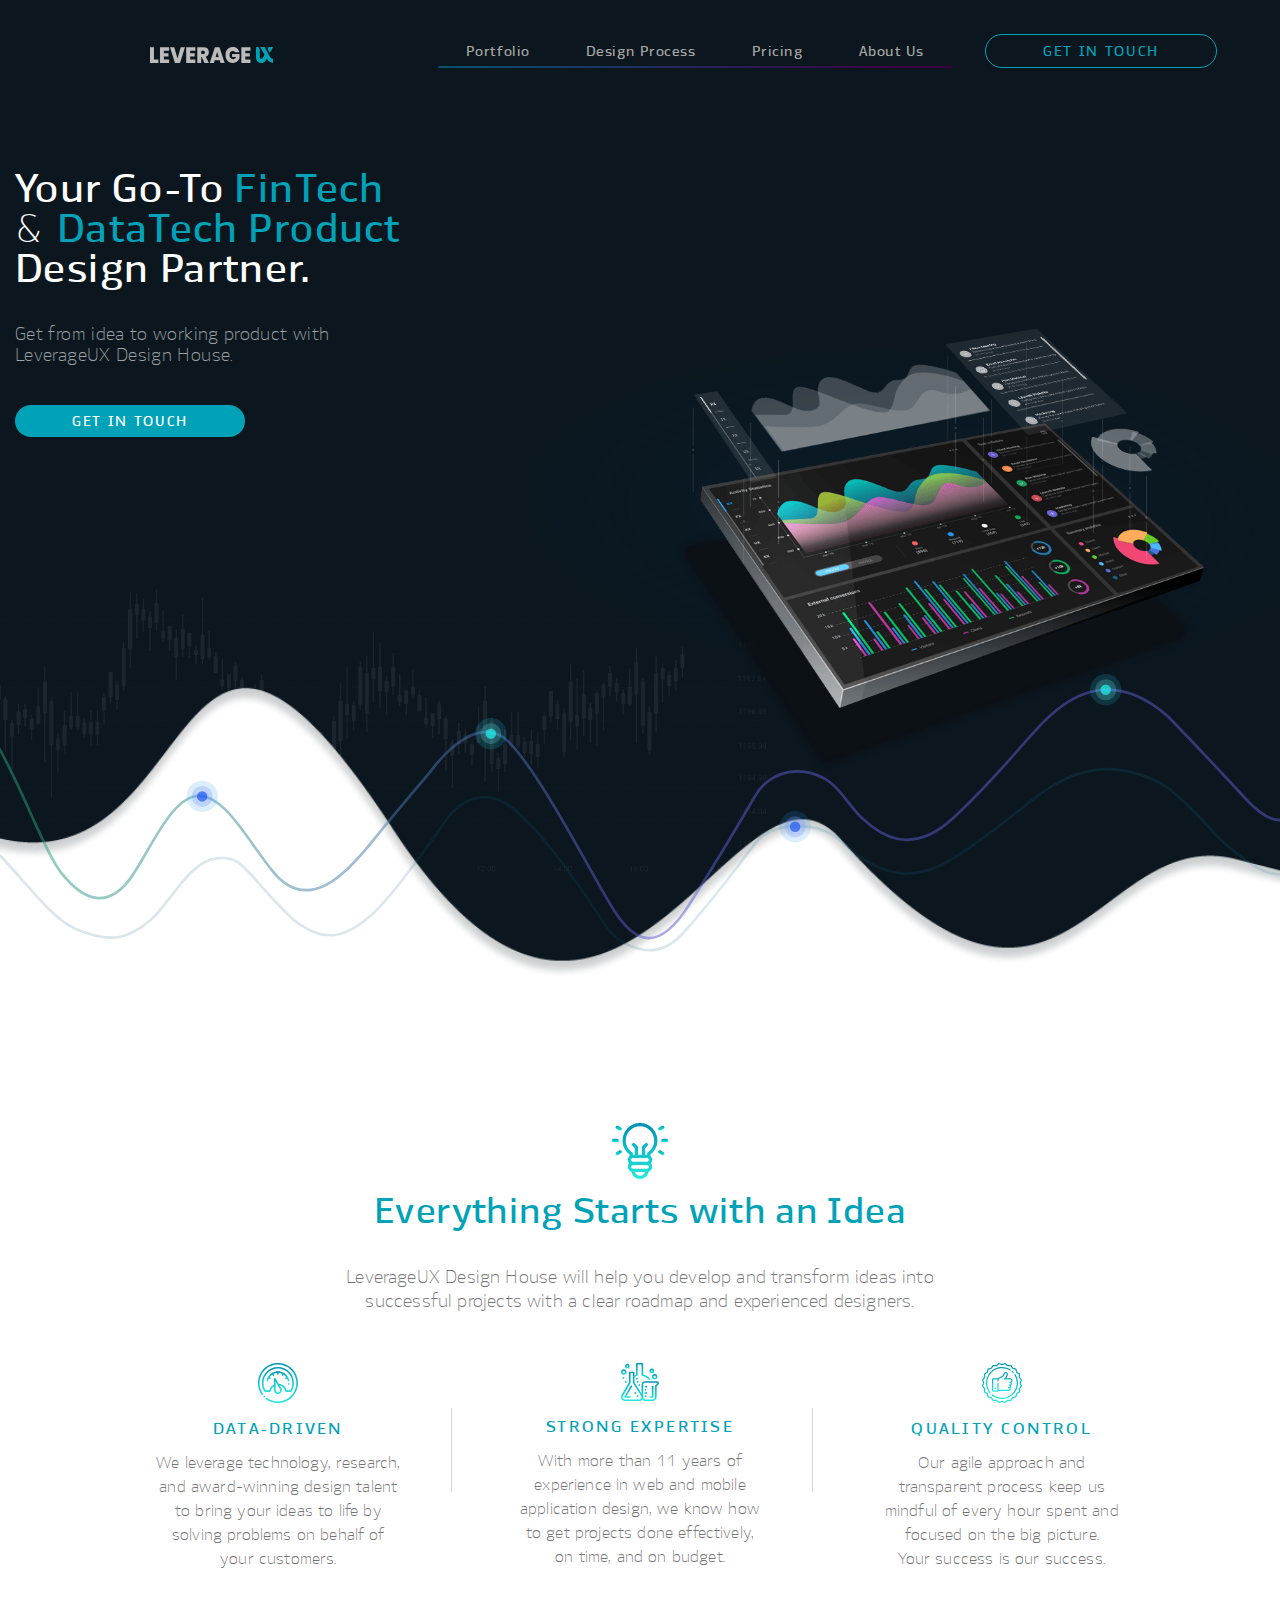
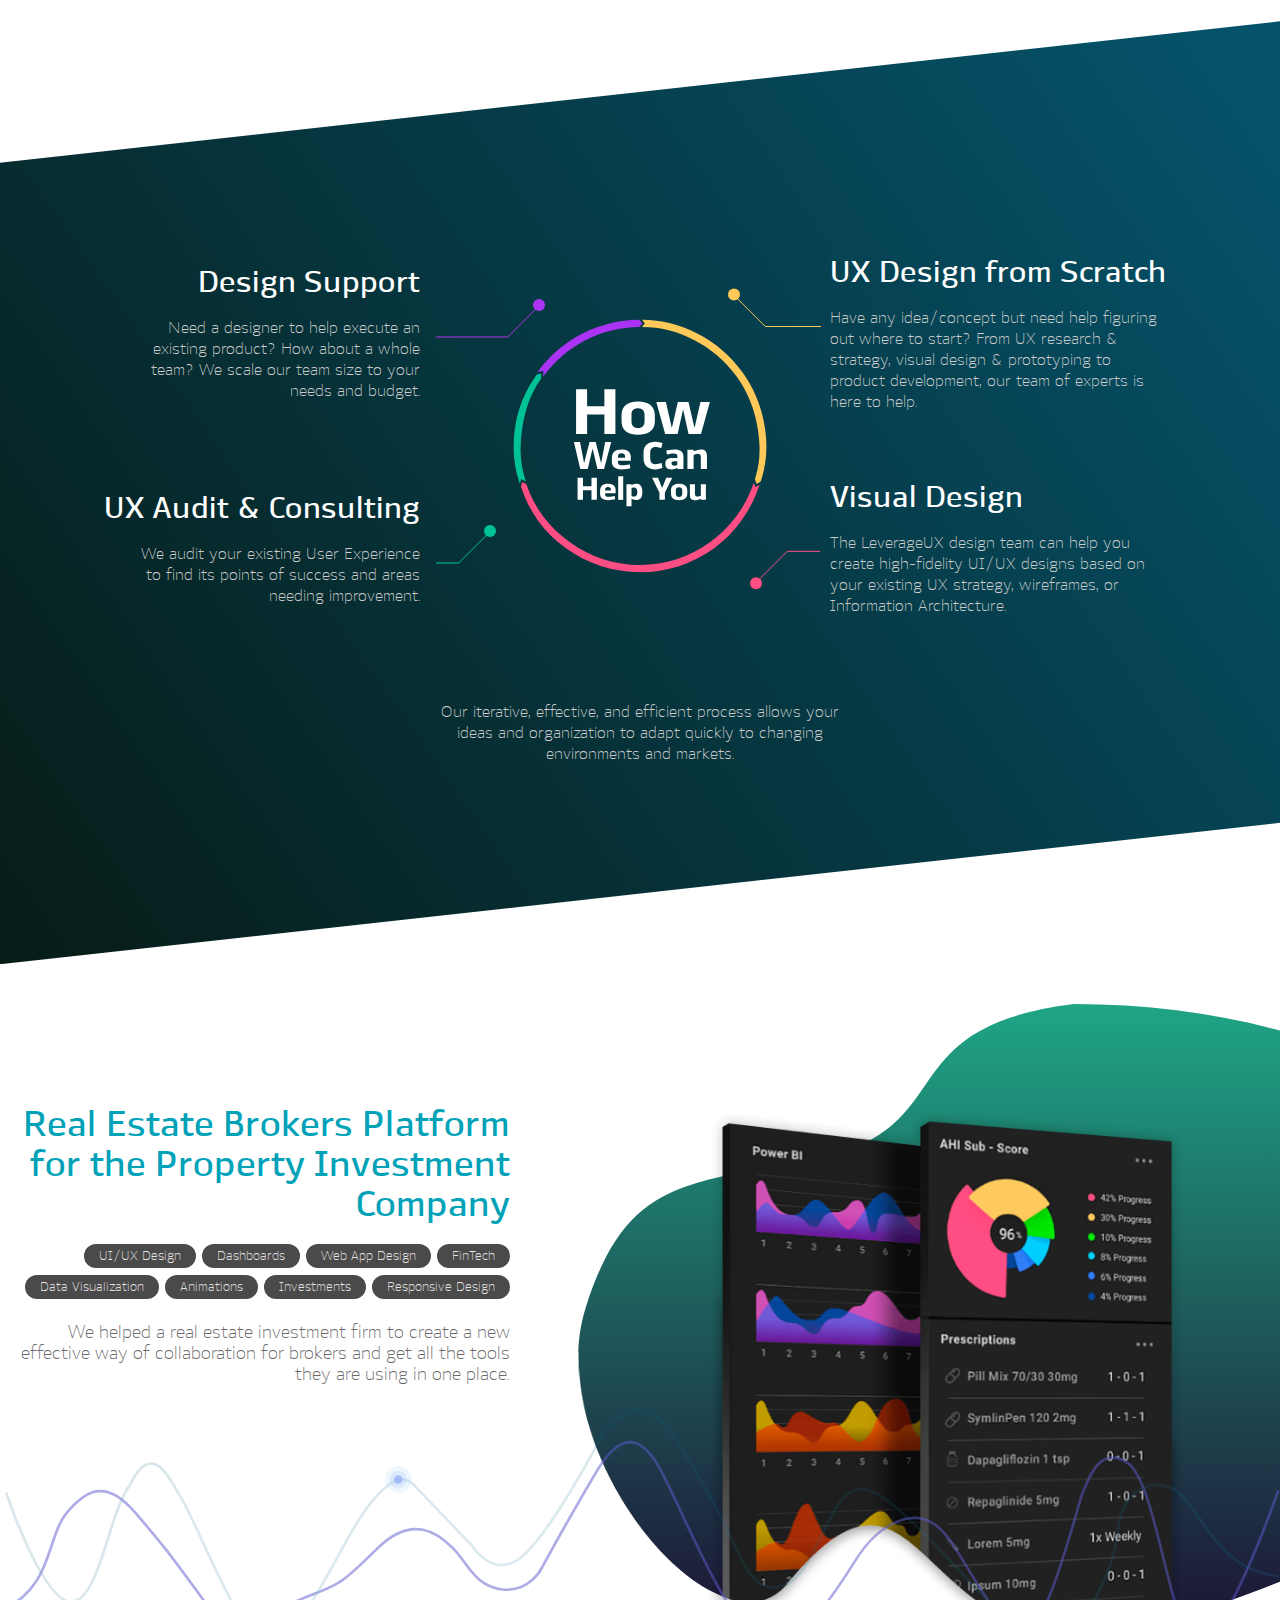
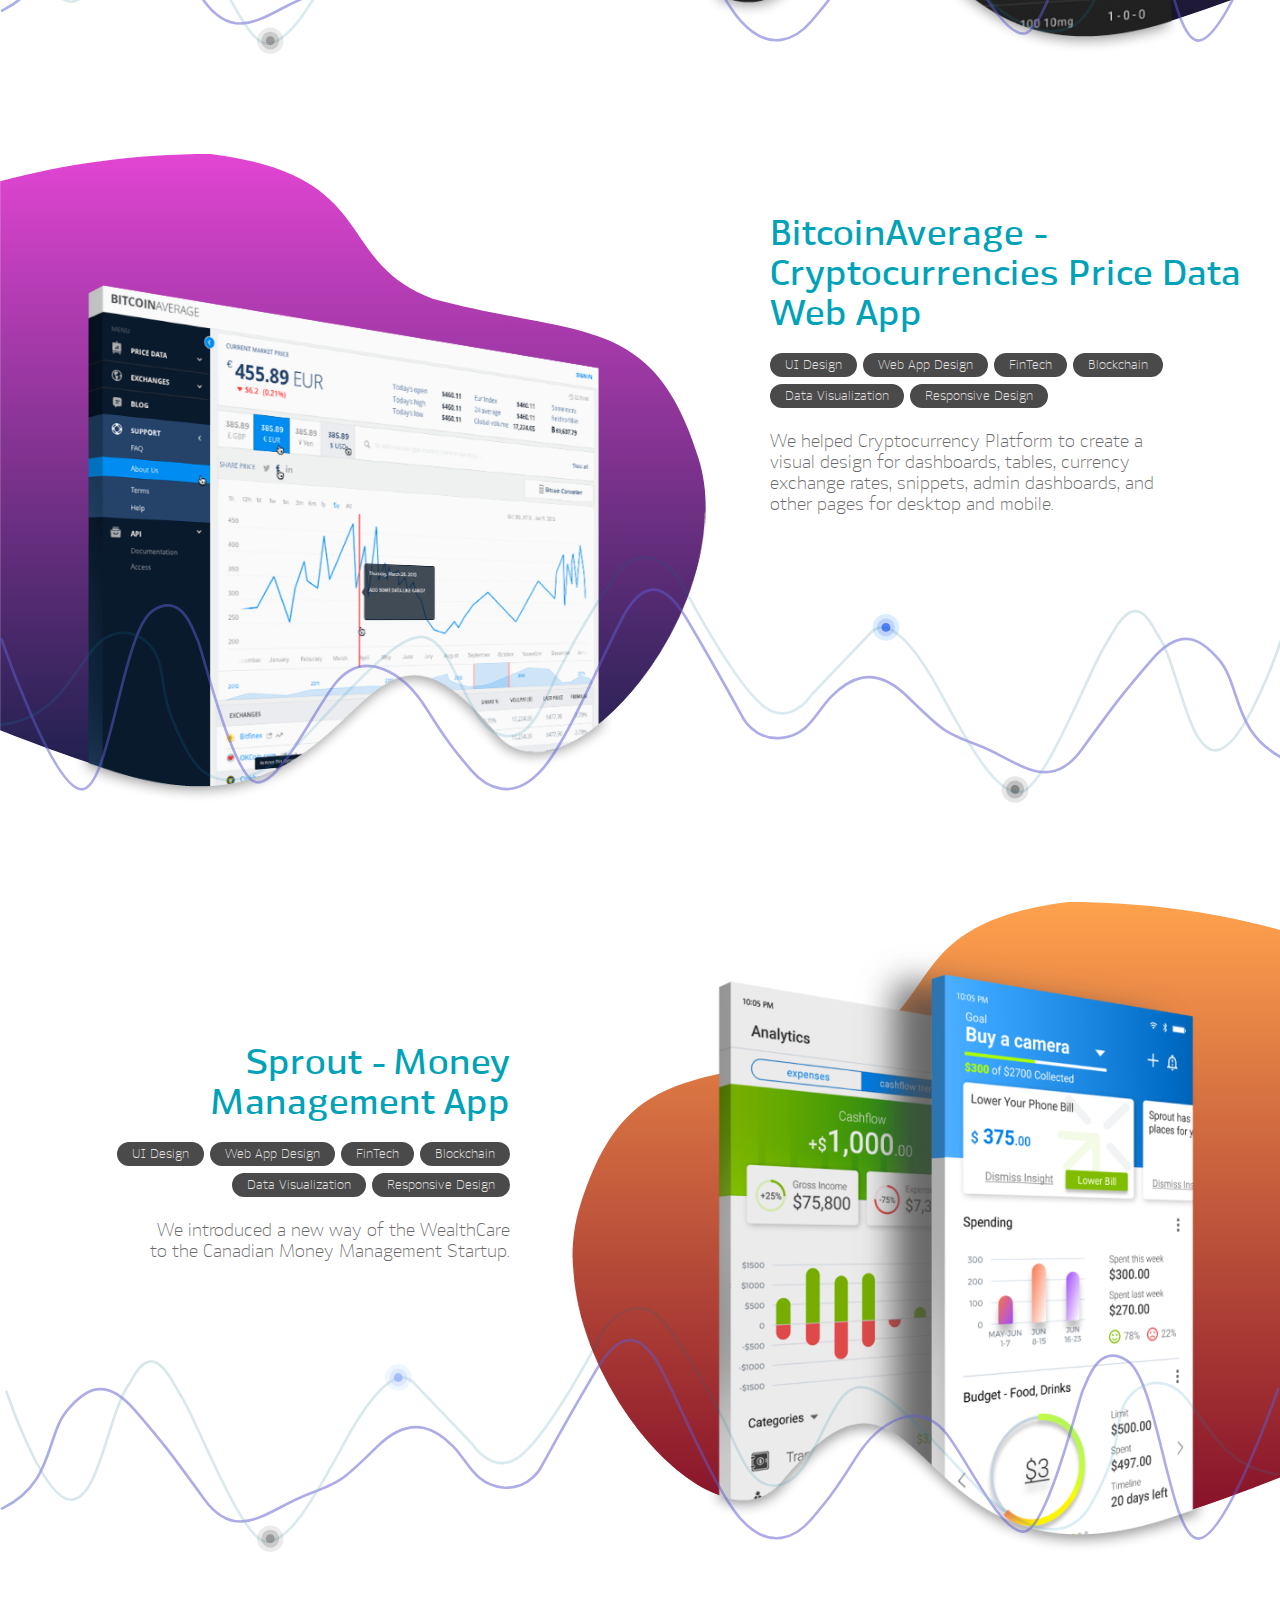
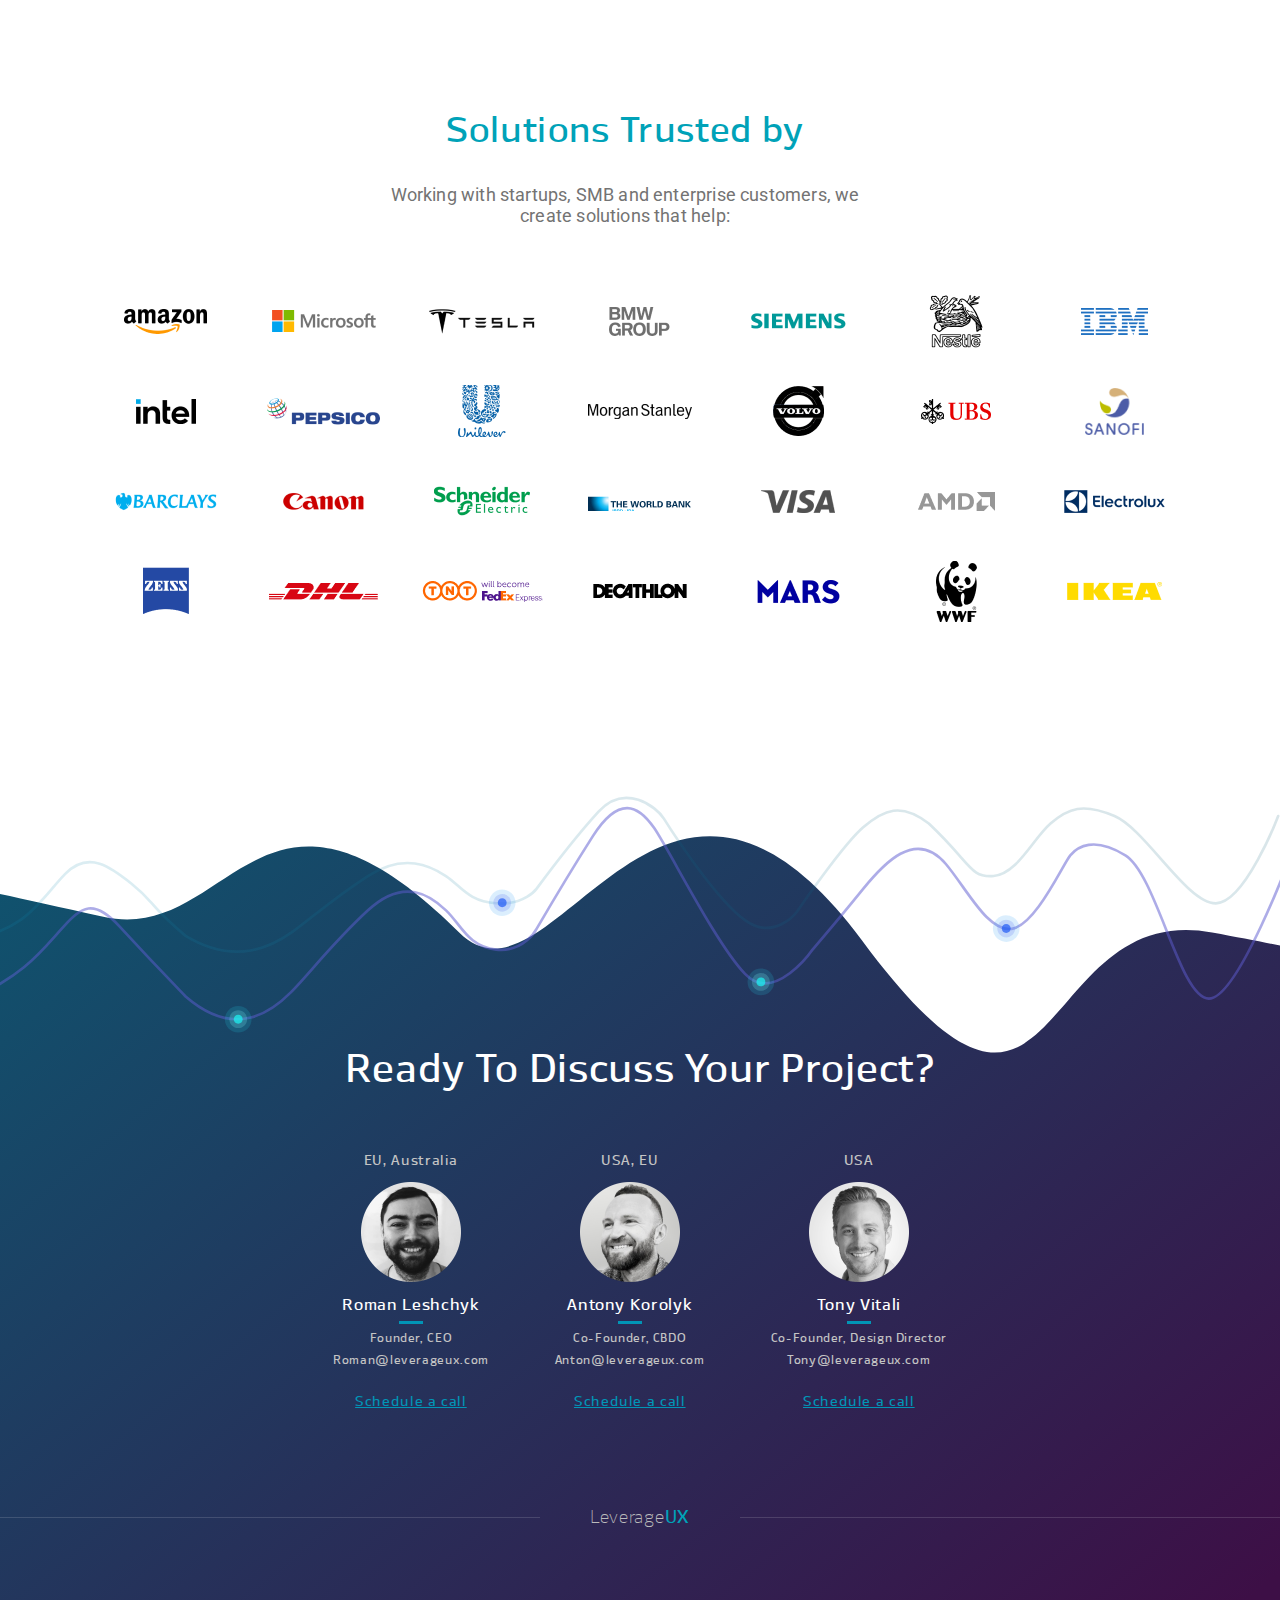
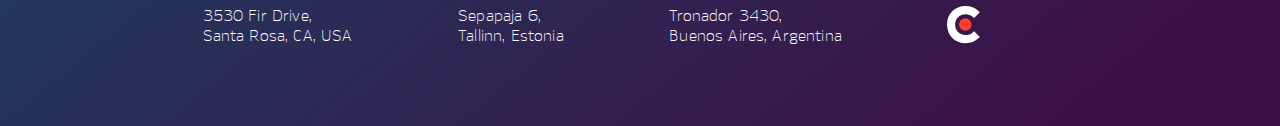
==== commit ec525169: "Fix header and logo" ====
--- a/index.html
+++ b/index.html
@@ -25,6 +25,7 @@
 		<script src="https://ajax.googleapis.com/ajax/libs/jquery/3.4.1/jquery.min.js"></script>
 		<script> 
 			$(function(){
+				$("#includedHeader").load("header.html");
 			  $("#includedFooter").load("footer.html");
 			});
 		</script>
@@ -42,58 +43,9 @@
 		<noscript><iframe src="https://www.googletagmanager.com/ns.html?id=GTM-M9BMCH3"
 			height="0" width="0" style="display:none;visibility:hidden"></iframe></noscript>
 		<!-- End Google Tag Manager (noscript) -->
-	
-		<header class="header animated">
-			<div class="header__container">
-				<div class="header__block header__block_logo">
-					<a class="header__logo animated" href="./">
-						Leverage
-						<span>
-							<svg width="26" height="14" viewBox="0 0 26 14" fill="none" xmlns="http://www.w3.org/2000/svg">
-								<path d="M8.07903 0.400024H10.941V8.50002C10.941 10.084 10.509 11.26 9.64503 12.028C8.78103 12.796 7.55703 13.18 5.97303 13.18C4.20903 13.18 2.88303 12.802 1.99503 12.046C1.11903 11.29 0.68103 10.108 0.68103 8.50002V0.400024H3.88503V8.68003C3.88503 9.42403 4.06503 9.96402 4.42503 10.3C4.78503 10.636 5.33703 10.804 6.08103 10.804C6.81303 10.804 7.32903 10.642 7.62903 10.318C7.92903 9.99402 8.07903 9.44803 8.07903 8.68003V0.400024ZM16.8008 0.400024L19.1408 5.08002L21.4988 0.400024H25.045L21.4268 6.52002L25.045 13H21.1028L19.1408 7.61802L16.4048 13H12.8768L16.6748 6.52002L12.8768 0.400024H16.8008Z" fill="#FFD43D"/>
-								<path fill-rule="evenodd" clip-rule="evenodd" d="M10.9261 0.300049H8.05962V6.42962H10.9261V0.300049ZM3.85902 6.42962V0.300049H0.650024V6.42962H3.85902Z" fill="#44BCFF"/>
-								<path fill-rule="evenodd" clip-rule="evenodd" d="M19.1387 4.98737L16.7951 0.300049H12.8649L16.6689 6.42962H21.4283L25.052 0.300049H21.5004L19.1387 4.98737Z" fill="#44BCFF"/>
-							</svg>
-						</span>
-					</a>
-					<div id="btn_om" class="header__btn_om">
-						<span></span><span></span><span></span>
-					</div>
-				</div>
-				<div class="header__block header__block_menu">
-	    		<nav id="menu" class="header__menu">
-	    			<div class="menu__btn_back">
-	    				<svg class="btn__back" width="32" height="20" viewBox="0 0 32 20" xmlns="http://www.w3.org/2000/svg">
-							<path d="M1.38527 8.61473H27.2708L21.0941 2.43768C20.553 1.89688 20.553 1.01961 21.0941 0.478895C21.6352 -0.0622196 22.5125 -0.0622196 23.0528 0.478895L31.5942 9.02041C32.1353 9.56121 32.1353 10.4386 31.5942 10.9792L23.0528 19.5211C22.7823 19.7917 22.4279 19.9269 22.0735 19.9269C21.7191 19.9269 21.3646 19.7917 21.0941 19.5211C20.553 18.9803 20.553 18.103 21.0941 17.5624L27.2708 11.385H1.38527C0.620314 11.385 0 10.7648 0 9.99984C0 9.23489 0.620234 8.61473 1.38527 8.61473Z"/>
-						</svg>
-	    			</div>
-	  				<div class="header__menu_link">
-	    				<img class="menu__link_img" src="./img/port.svg" alt="portfolio">
-	    				<a href="./portfolio.html">Portfolio</a>
-	    				<div class="link__line"></div>
-	    			</div>
-	    			<div class="header__menu_link">
-	    				<img class="menu__link_img" src="./img/des.svg" alt="design">
-	    				<a href="./design-process.html">Design Process</a>
-	    				<div class="link__line"></div>
-	    			</div>
-	    			<div class="header__menu_link">
-	    				<img class="menu__link_img" src="./img/pric.svg" alt="pricing">
-	    				<a href="./pricing.html">Pricing</a>
-	    				<div class="link__line"></div>
-	    			</div>
-	    			<div class="header__menu_link">
-	    				<img class="menu__link_img" src="./img/about.svg" alt="about">
-	    				<a href="./about.html">About Us</a>
-	    				<div class="link__line"></div>
-	    			</div>
-	    			<div class="header__menu_line"></div>
-	    		</nav>
-				</div>
-				<a id="btn_ep" href="https://calendly.com/leverageux/intro" class="btn header__btn_ep" target=_blank>Get in touch</a>
-	  		<div class="menu__back"></div>
-			</div>
-		</header>
+
+		<header class="header animated" id="includedHeader"></header>
+
 		<main class="content">	
 			<section class="content__section section__main animated">
 				<div class="main__img main__chart"></div>
--- a/css/global.css
+++ b/css/global.css
@@ -59,6 +59,9 @@
   padding: 0 63px 0 150px;
   overflow: hidden;
 }
+.header__logo {
+  margin-bottom: 5px;
+}
 .header__block_logo {
   position: relative;
   display: flex;
@@ -66,24 +69,16 @@
   align-items: flex-end;
   margin-right: auto;
 }
-.header__logo {
-  display: flex;
-  font-size: 18px;
-  line-height: 20px;
-  letter-spacing: 0.04em;
-  color: #A6A6A6;
+.logo {
+  height: 16px;
   cursor: pointer;
   text-decoration: none;
 }
-.header__logo span {
-  display: inline-block;
-  margin-left: 1px;
-  margin-top: 1px;
-  color: #00A2B8;
-  font-weight: bold;
+.logo span {
+  display: inline-flex;
   transition: all 0.8s ease;
 }
-.header__logo:hover span {
+.logo:hover span {
   transition: all 0.8s ease;
   -moz-transform: rotateX(360deg);
   -ms-transform: rotateX(360deg);
@@ -92,9 +87,9 @@
   transform: rotateX(360deg);
 }
 .header.animated .header__logo span {
-  animation: rotateUXheader 1.5s ease;
-}
-@keyframes rotateUXheader {
+  animation: rotateUX 1.5s ease;
+}
+@keyframes rotateUX {
   0% {
     -moz-transform: rotateX(540deg);
     -ms-transform: rotateX(540deg);
@@ -324,6 +319,9 @@
 .header.scrolled .header__container {
   align-items: center;
 }
+.header.scrolled .header__logo {
+  margin-bottom: 0;
+}
 .header.scrolled .header__btn_ep {
   color: #fff;
   background: #00A2B8;
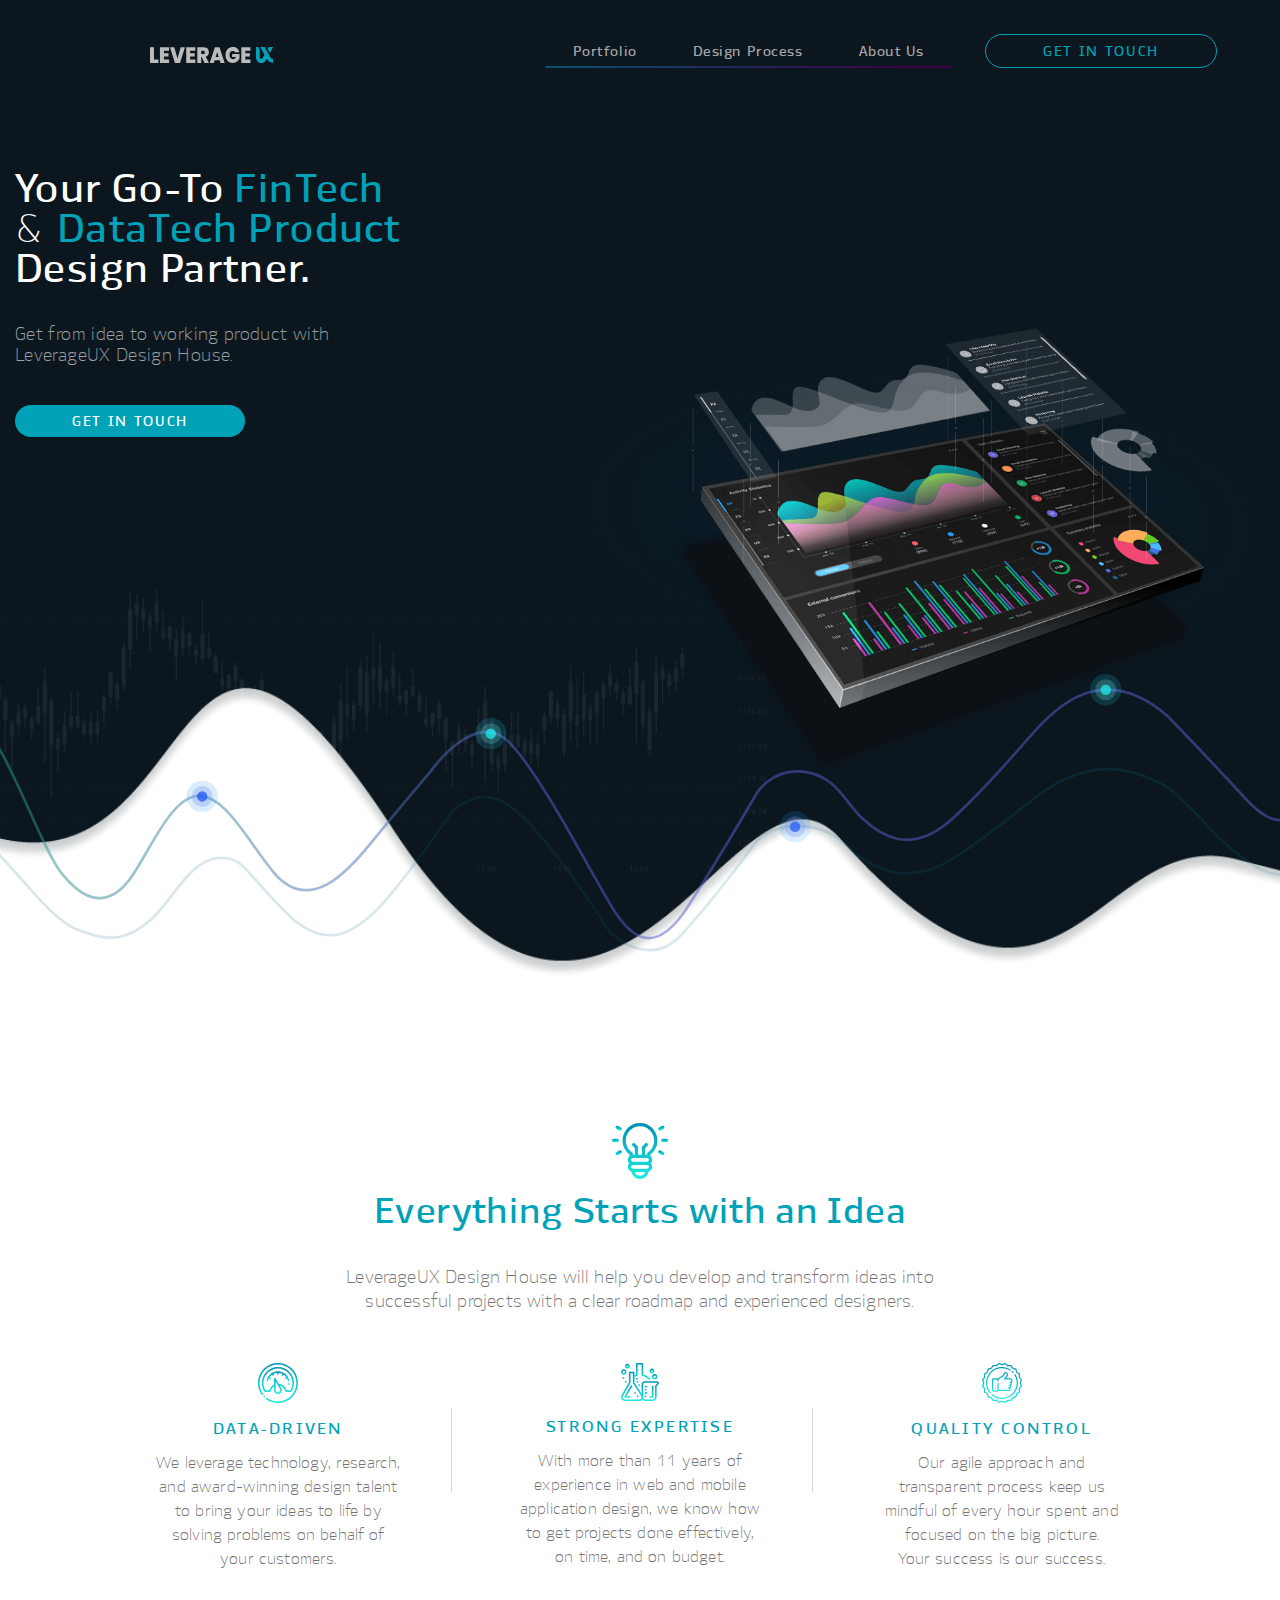
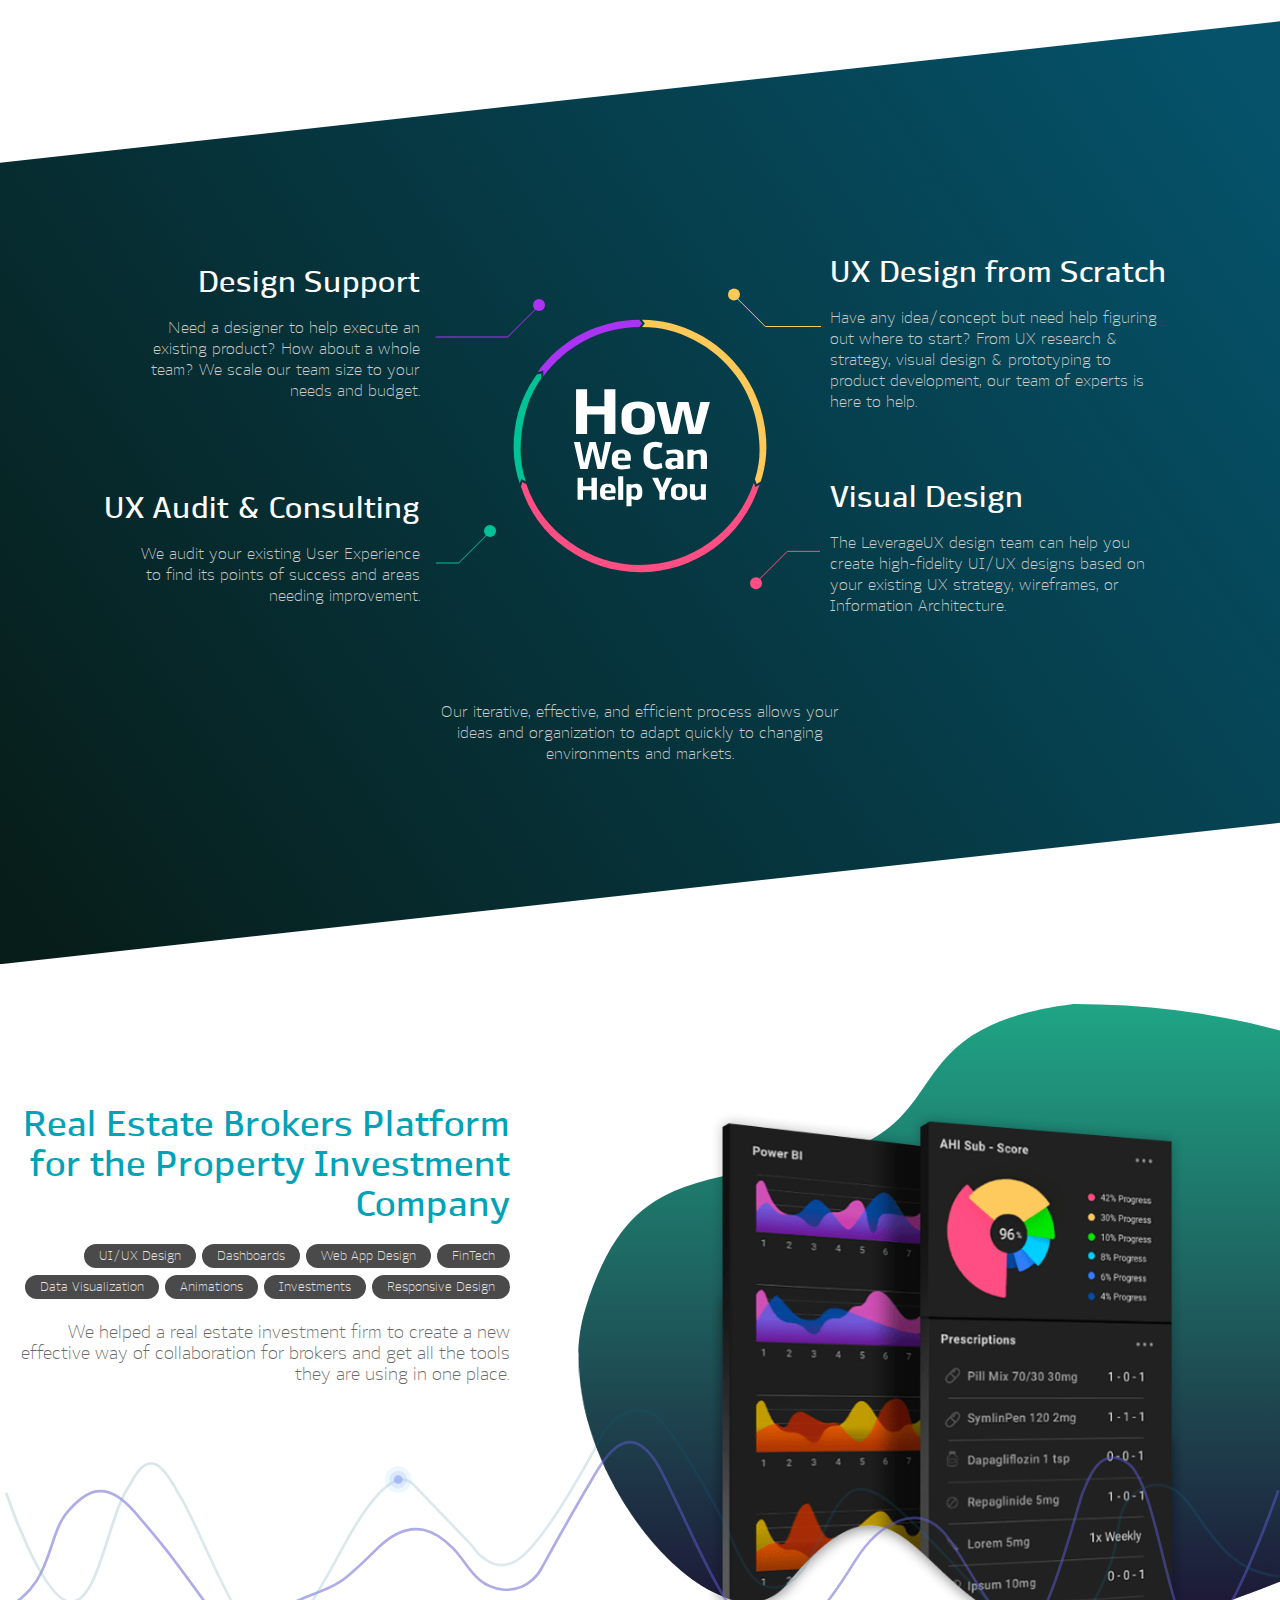
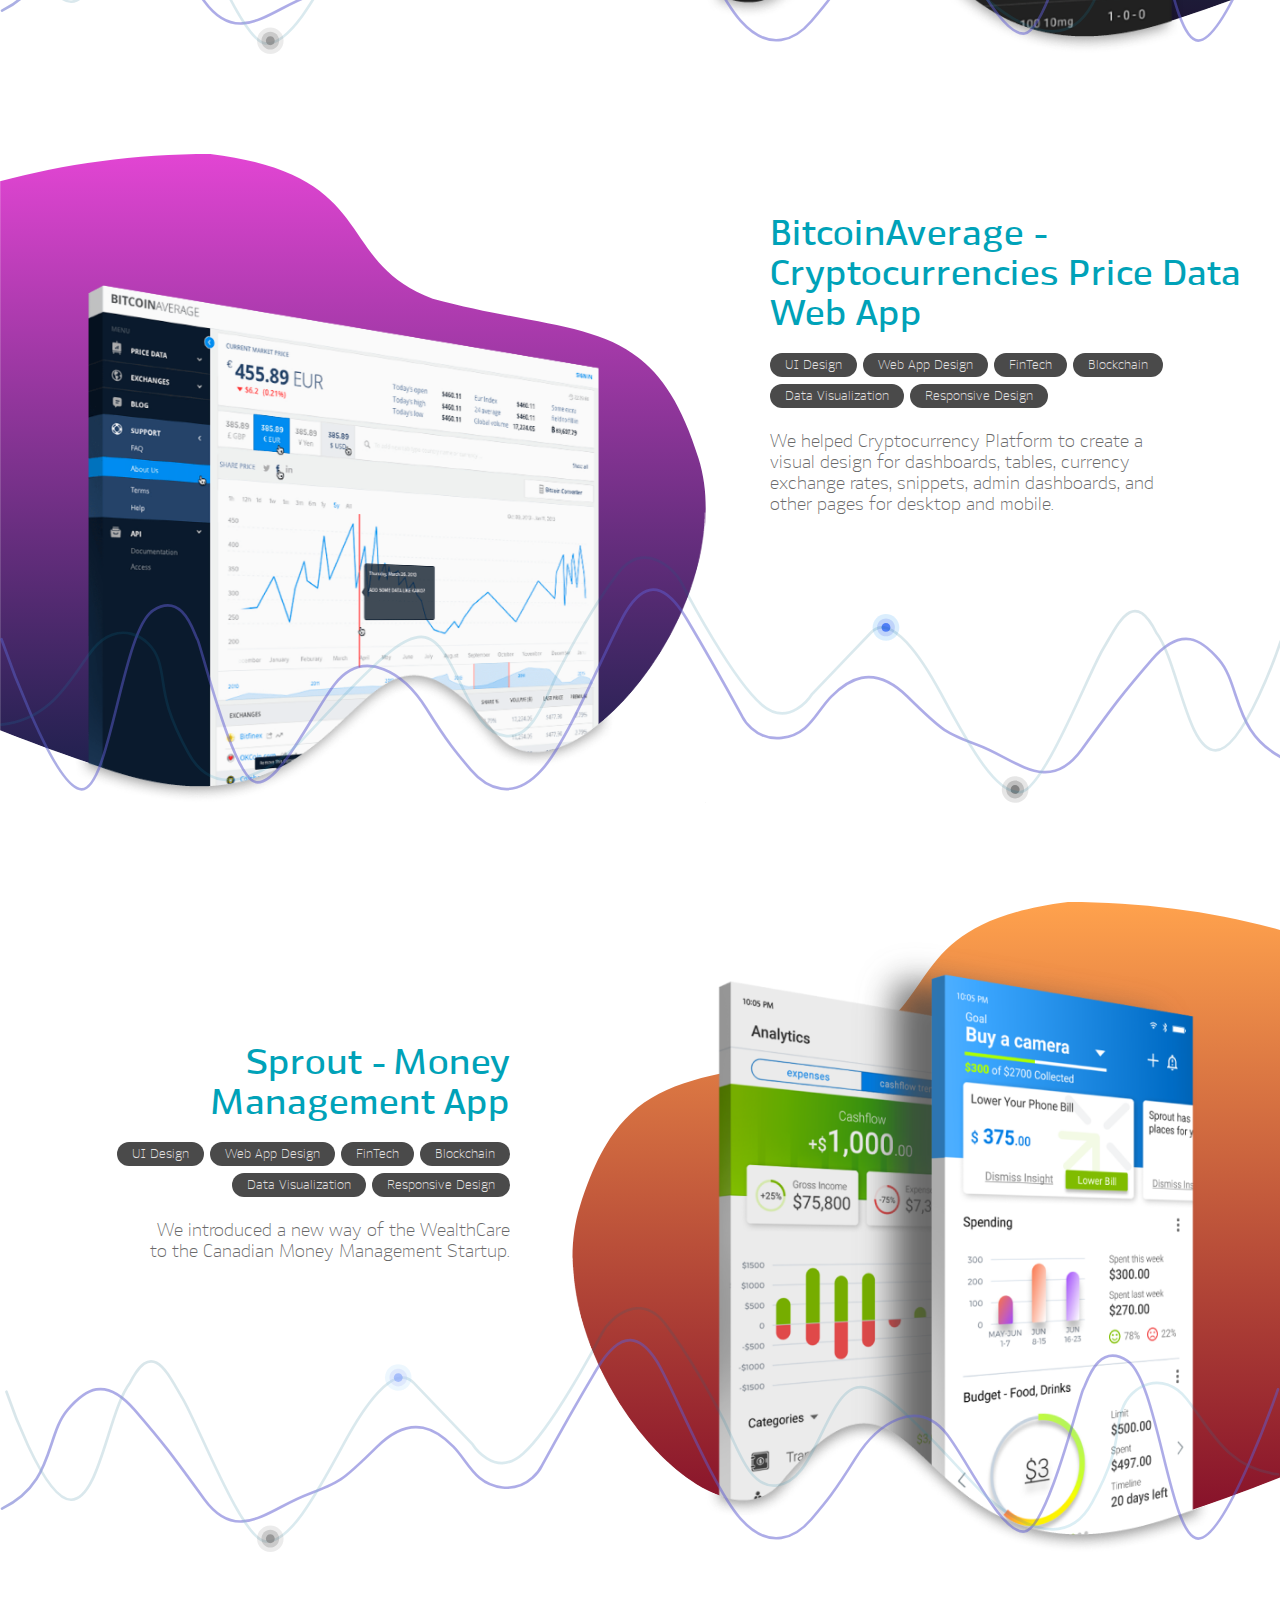
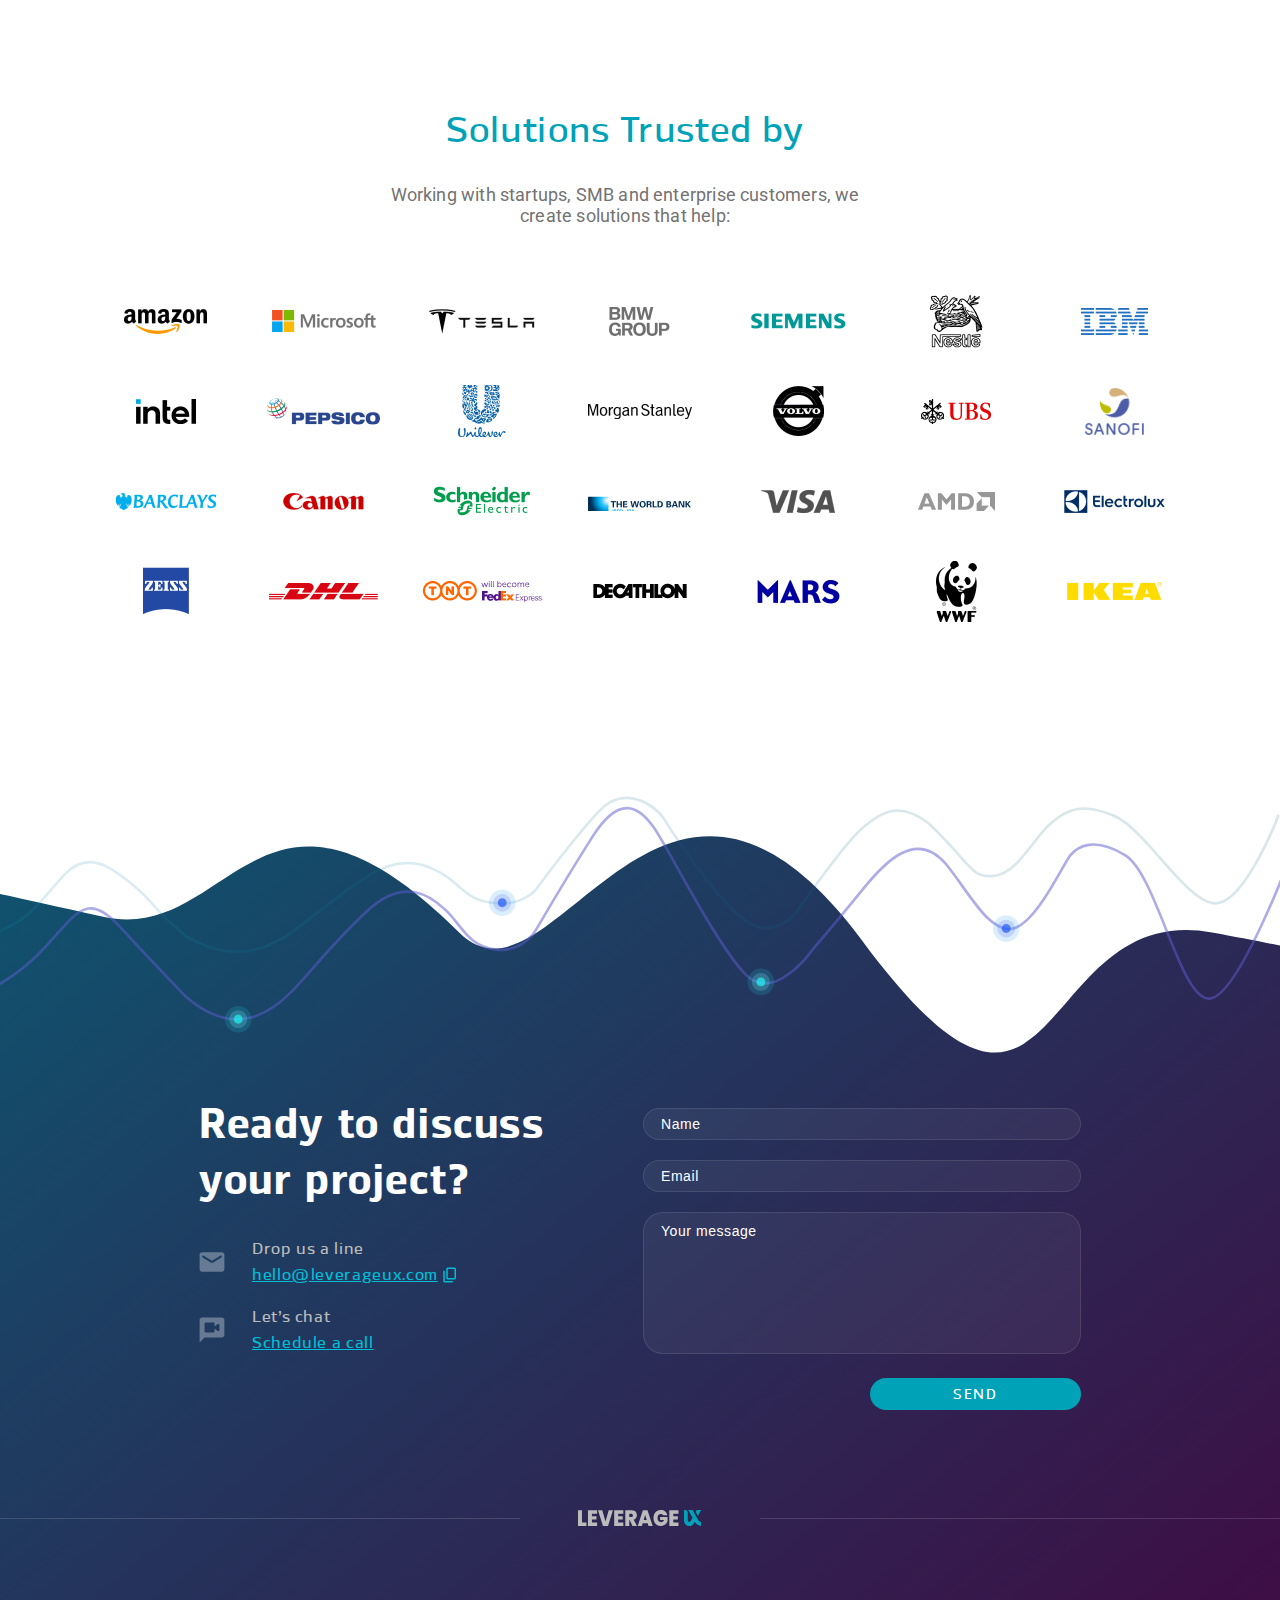
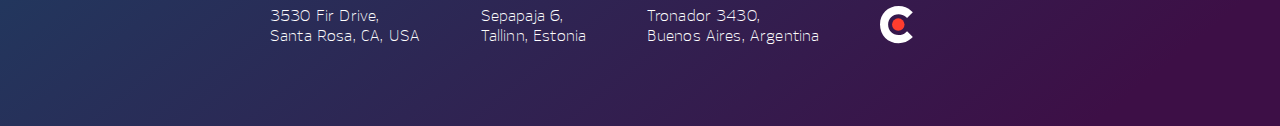
==== commit 1d7420a7: "Fix header, footer, form and scripts" ====
--- a/index.html
+++ b/index.html
@@ -25,11 +25,12 @@
 		<script src="https://ajax.googleapis.com/ajax/libs/jquery/3.4.1/jquery.min.js"></script>
 		<script> 
 			$(function(){
-				$("#includedHeader").load("header.html");
-			  $("#includedFooter").load("footer.html");
+					$("#includedHeader").load("header.html");
+					$("#includedFooter").load("footer.html", function() {
+							$.getScript("js/main.js");
+					});
 			});
 		</script>
-		<script src="js/main.js"></script>
 		<script src="js/home.js"></script>
 		<script type="text/javascript" src="https://widget.clutch.co/static/js/widget.js"></script>
 		<script src="js/events.js"></script>
--- a/css/global.css
+++ b/css/global.css
@@ -693,84 +693,77 @@
 .footer__block {
   display: flex;
 }
-.footer__block_title {
-  margin-bottom: 65px;
-}
-.footer__title {
+.footer__block_contacts {
+  justify-content: space-between;
+  width: calc(100% - 40px);
+  max-width: 882px;
+  margin: 20px 20px 100px;
+}
+.contacts {
+  width: 100%;
+  max-width: 350px;
+  margin-right: 20px;
+}
+.contacts__title {
+  font-family: 'EkibastuzBlack';
+  font-weight: 500;
   font-size: 40px;
-  line-height: 40px;
-  text-align: center;
+  line-height: 140%;
+  letter-spacing: 0.04em;
   color: #fff;
-  text-transform: capitalize;
-}
-
-.footer__block_feedback {
- margin-bottom: 100px;
-}
-.feedback__founders {
+  margin-bottom: 30px;
+}
+.contacts__title.mobile {
+  display: none;
+}
+.contacts__block {
   display: flex;
-}
-.founder {
+  align-items: center;
+  margin-bottom: 24px;
+}
+.contacts__block .icon {
+  width: 26px;
+  height: 100%;
+  margin-right: 27px;
+}
+.contact {
+  position: relative;
   display: flex;
-  flex-direction: column;
+  flex-wrap: wrap;
   align-items: center;
+  font-weight: 700;
+  font-size: 16px;
+  line-height: 18px;
   letter-spacing: 0.04em;
 }
-.founder__first, .founder__second {
-  margin-right: 66px;
-}
-.founder__location {
-  font-weight: bold;
+.contact .label {
+  width: 100%;
+  color: #bbb;
+  margin-bottom: 8px;
+}
+.contact .link {
+  color: #00BDD7;
+  margin-right: 5px;
+  -webkit-user-select: none;
+  -moz-user-select: none;
+  -ms-user-select: none;
+  user-select: none;
+}
+.contact .link:hover {
+  text-decoration: none;
+}
+.contact .copy__btn {
+  display: inline-flex;
+  height: 16px;
+  cursor: pointer;
+}
+.copy__message {
+  display: none;
+  position: absolute;
+  bottom: -25px;
+  right: 0;
   font-size: 14px;
-  line-height: 14px;
-  color: #C4C4C4;
-  margin-bottom: 15px;
-}
-.founder__photo {
-  width: 100px;
-  height: auto;
-  margin-bottom: 15px;
-}
-.founder__name {
-  font-weight: 900;
-  font-size: 16px;
-  line-height: 16px;
-  color: #fff;
-}
-.founder__name:after {
-  content: '';
-  display: block;
-  width: 24px;
-  height: 3px;
-  background: #0195B6;
-  margin: 8px auto;
-}
-.founder__position {
-  font-weight: bold;
-  font-size: 12px;
-  line-height: 12px;
-  color: #C4C4C4;
-  margin-bottom: 10px;
-}
-.founder__email {
-  font-weight: bold;
-  font-size: 12px;
-  line-height: 12px;
-  color: #C4C4C4;
-  margin-bottom: 28px;
-  text-decoration: none;
-}
-.founder__email:hover {
-  color: #fff;
-}
-.founder__calendar {
-  font-weight: bold;
-  font-size: 14px;
-  line-height: 14px;
-  color: #0195B6;
-}
-.founder__calendar:hover {
-  text-decoration: none;
+  color: #7ac096;
 }
 .feedback__form {
   display: flex;
@@ -778,36 +771,54 @@
   justify-content: center;
   align-items: center;
   width: 100%;
-  max-width: 340px;
+  max-width: 438px;
+  margin-top: 10px;
 }
 .form__container {
   position: relative;
+  text-align: right;
 }
 .feedback__form-input {
-  border: 1px solid #AAAAAA;
+  border: 1px solid rgba(255, 255, 255, 0.1);
   height: 32px;
-  background: transparent;
-  margin: 0 0 20px;
-}
-.feedback__form-input[placeholder] {
-  padding: 0 10px 0 18px;
-  color: #aaa;
-}
-.feedback__form-descr {
-  border: 1px solid #AAAAAA;
-  width: 100%;
-  height: 94px;
-  background: transparent;
+  background: rgba(255, 255, 255, 0.05);
   margin: 0 0 20px;
   box-sizing: border-box;
 }
+.feedback__form-input[placeholder] {
+  padding: 0 17px;
+  font-weight: 300;
+  font-size: 14px;
+  line-height: 14px;
+  letter-spacing: 0.04em;
+  color: #fff;
+}
+.feedback__form-input::placeholder {
+  color: #fff;
+}
+.feedback__form-descr {
+  border: 1px solid rgba(255, 255, 255, 0.1);
+  width: 100%;
+  height: 142px;
+  background: rgba(255, 255, 255, 0.05);
+  margin: 0 0 20px;
+  box-sizing: border-box;
+}
 .feedback__form-descr[placeholder] {
-  padding: 10px 10px 5px 18px;
-  color: #aaa;
+  padding: 11px 17px;
+  font-weight: 300;
+  font-size: 14px;
+  line-height: 14px;
+  letter-spacing: 0.04em;
+  color: #fff;
   margin-top: 0;
 }
+.feedback__form-descr::placeholder {
+  color: #fff;
+}
 .btn__feedback {
   width: 100%;
+  max-width: 211px;
   height: 32px;
   color: #fff;
   border-radius: 20px;
@@ -822,13 +833,14 @@
   color: #00A2B8;
   background: #fff;
 }
-.feedback .validation__text {
-  bottom: 37px;
+.validation__text-footer {
+  left: 0;
+  bottom: 10px;
 }
 .feedback .modal-content {
   justify-content: center;
 }
-.footer__block_contacts {
+.footer__block_addresses {
   flex-direction: column;
   width: 100%;
 }
@@ -838,54 +850,12 @@
   align-items: center;
   width: 100%;
 }
-.footer__logo {
-  position: relative;
-  text-align: center;
-  font-size: 18px;
-  line-height: 18px;
-  letter-spacing: 0.04em;
-  color: #bbb;
-  text-decoration: none;
-}
-.footer__logo:hover {
-  color: #fff;
-}
-.footer__logo span {
-  display: inline-block;
-  color: #00A2B8;
-  font-weight: bold;
-  transition: all 0.8s ease;
-}
-.footer__logo:hover span {
-  transition: all 0.8s ease;
-  -moz-transform: rotateX(360deg);
-  -ms-transform: rotateX(360deg);
-  -webkit-transform: rotateX(360deg);
-  -o-transform: rotateX(360deg);
-  transform: rotateX(360deg);
-}
 .footer__block_logo.animated .footer__logo span {
-  animation: rotateUX 1.0s 1 ease;
-}
-@keyframes rotateUX {
-  0% {
-    -moz-transform: rotateX(180deg);
-    -ms-transform: rotateX(180deg);
-    -webkit-transform: rotateX(180deg);
-    -o-transform: rotateX(180deg);
-    transform: rotateX(180deg);
-  }
-  100% {
-    -moz-transform: rotateX(0deg);
-    -ms-transform: rotateX(0deg);
-    -webkit-transform: rotateX(0deg);
-    -o-transform: rotateX(0deg);
-    transform: rotateX(0deg);
-  }
+  animation: rotateUX 1.5s ease;
 }
 .footer__line {
   display: block;
-  width: calc(50% - 100px);
+  width: calc(50% - 120px);
   height: 1px;
   background: rgba(255, 255, 255, 0.14);
 }
@@ -911,14 +881,14 @@
     width: calc(50% - 100px);
   }
 }
-.footer__contacts {
+.footer__addresses {
   display: flex;
   justify-content: space-between;
-  max-width: 875px;
+  max-width: 740px;
   width: calc(100% - 30px);
   margin: 80px auto;
 }
-.contacts__block p {
+.addresses__block p {
   font-size: 16px;
   line-height: 20px;
   letter-spacing: 0.01em;
@@ -928,11 +898,11 @@
 .br__mob {
   display: none;
 }
-.contacts__block {
+.addresses__block {
   display: flex;
   flex-direction: column;
 }
-.contacts__block a {
+.addresses__block a {
   font-size: 16px;
   line-height: 20px;
   letter-spacing: 0.01em;
@@ -1442,11 +1412,6 @@
   .section__money .section__description {
     max-width: 314px;
   }
-  .footer__title {
-    width: 400px;
-    font-size: 24px;
-    line-height: 28px;
-  }
   .lines__block {
     background-size: auto;
     -o-background-size: auto;
@@ -1552,29 +1517,59 @@
   .footer {
     background-image: url(../img/footer_mobile.svg);
     background-position: center 0;
+    background-size: cover;
     height: auto;
     padding-top: 200px;
   }
-  .footer__block_feedback {
+  .footer__block_contacts {
+    flex-direction: column-reverse;
+    align-items: center;
+    margin-bottom: 0;
+  }
+  .contacts__title.desctop {
+    display: none;
+  }
+  .contacts__title.mobile {
+    display: inline;
+    width: 100%;
+    max-width: 212px;
+    font-size: 24px;
+    text-align: center;
+  }
+  .feedback__form {
+    max-width: 400px;
+    margin-bottom: 45px;
+  }
+  .btn__feedback {
+    max-width: 100%;
+  }
+  .validation__text-footer {
+    bottom: 37px;
+    justify-content: center;
+  }
+  .contacts__block {
+    flex-direction: column;
+    margin-bottom: 68px;
+  }
+  .contacts {
+    margin-right: 0;
+  }
+  .contacts__block .icon {
+    margin-right: 0;
+    margin-bottom: 12px;
+  }
+  .contact {
+    justify-content: center;
+  }
+  .contact .label {
+    text-align: center;
+  }
+  .footer__addresses {
     flex-direction: column;
     align-items: center;
-    margin-bottom: 60px;
-    padding: 0 15px;
-    width: calc(100% - 30px);
-  }
-  .feedback__founders {
-    display: flex;
-    margin: 0 0 40px;
-  }
-  .footer__block_title {
-    margin-bottom: 30px;
-  }
-  .footer__contacts {
-    flex-direction: column;
-    align-items: center;
-    margin: 35px auto 15px;
-  }
-  .contacts__block {
+    margin: 64px auto 15px;
+  }
+  .addresses__block {
     text-align: center;
     margin-bottom: 30px;
   }
@@ -1593,12 +1588,6 @@
     -moz-background-size: 200%;
     -khtml-background-size: 200%;
     background-size: 200%;
-  }
-}
-
-@media screen and (max-width: 650px) {
-  .founder__first, .founder__second {
-    margin-right: 35px;
   }
 }
 
@@ -1625,9 +1614,6 @@
     font-size: 12px;
     height: 20px;
   }
-  .footer__title {
-    width: 250px;
-  }
   .footer__line {
     width: calc(50% - 75px);
   }
@@ -1657,19 +1643,6 @@
     max-width: 290px;
     font-size: 14px;
     line-height: 20px;
-  }
-}
-
-@media screen and (max-width: 585px) {
-  .feedback__founders {
-    flex-direction: column;
-  }
-  .founder__first, .founder__second {
-    margin-right: 0;
-    margin-bottom: 35px;
-  }
-  .founder__email {
-    margin-bottom: 12px;
   }
 }
 
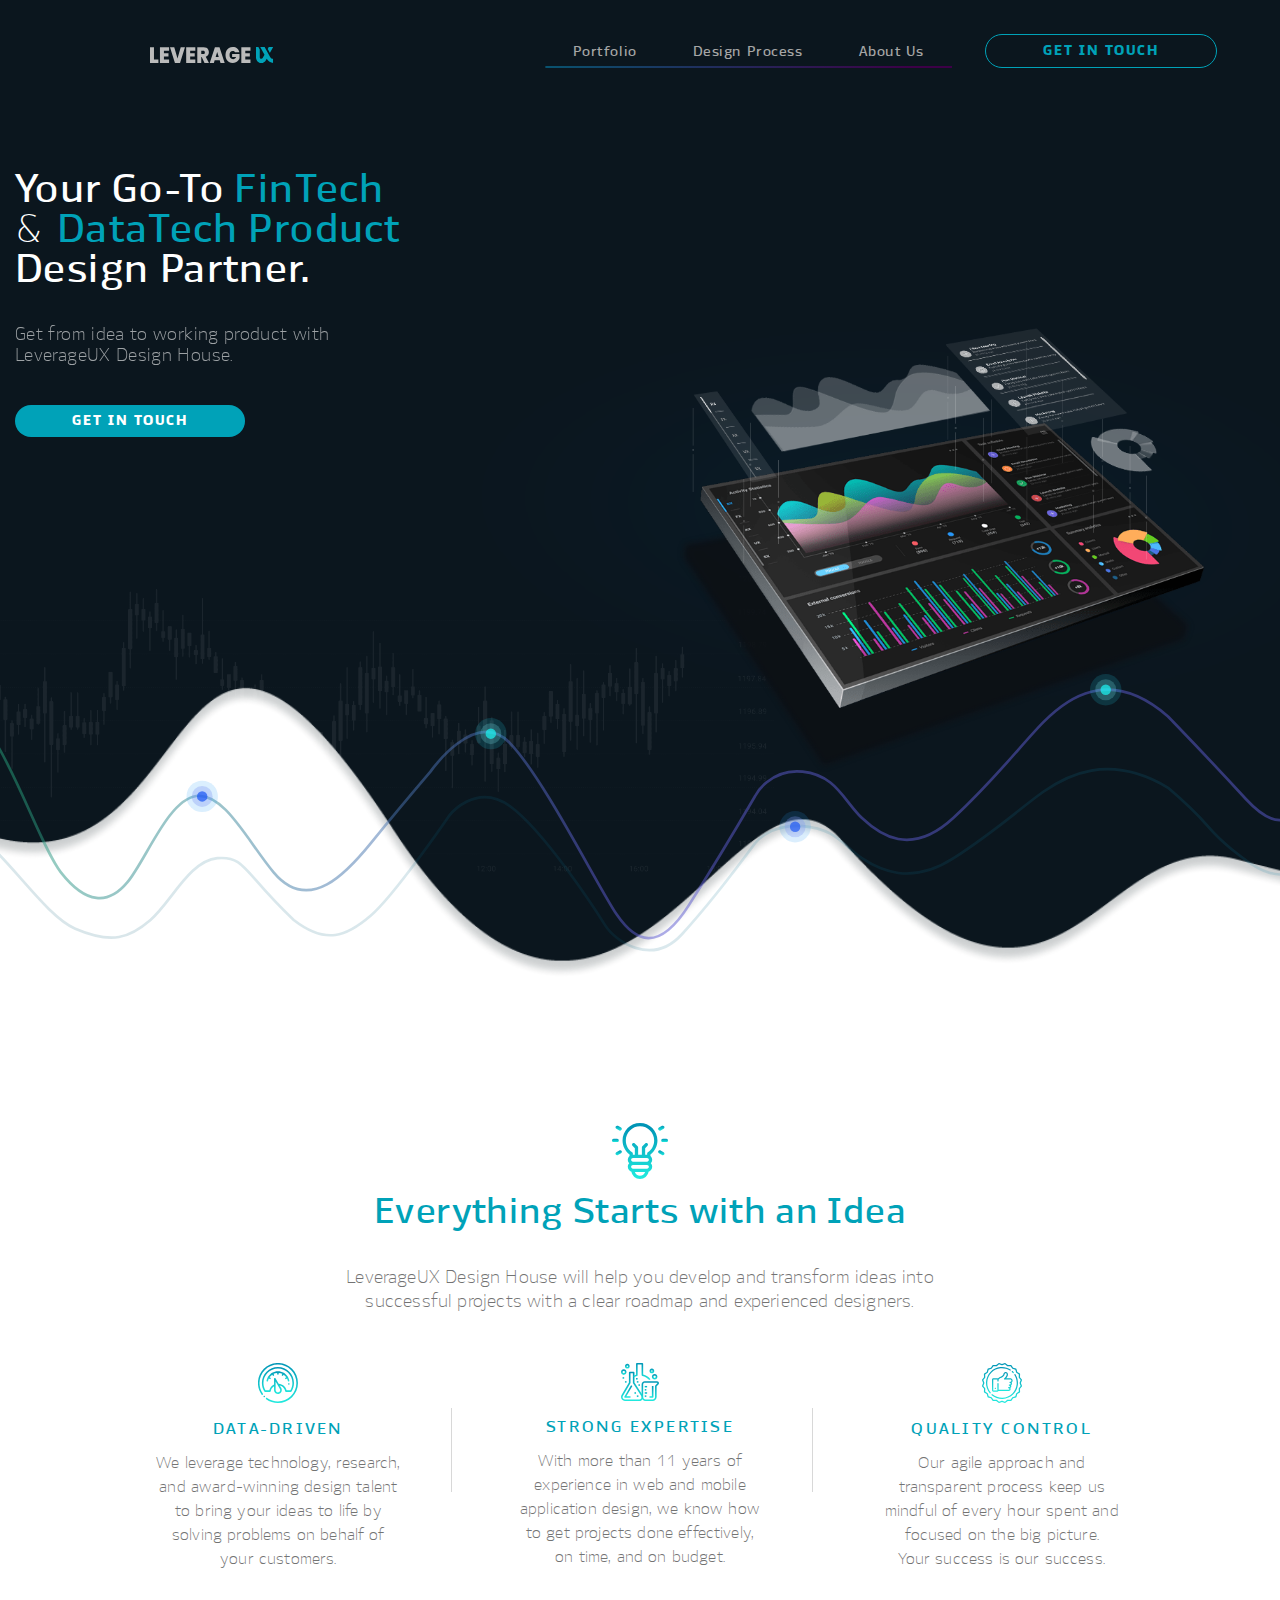
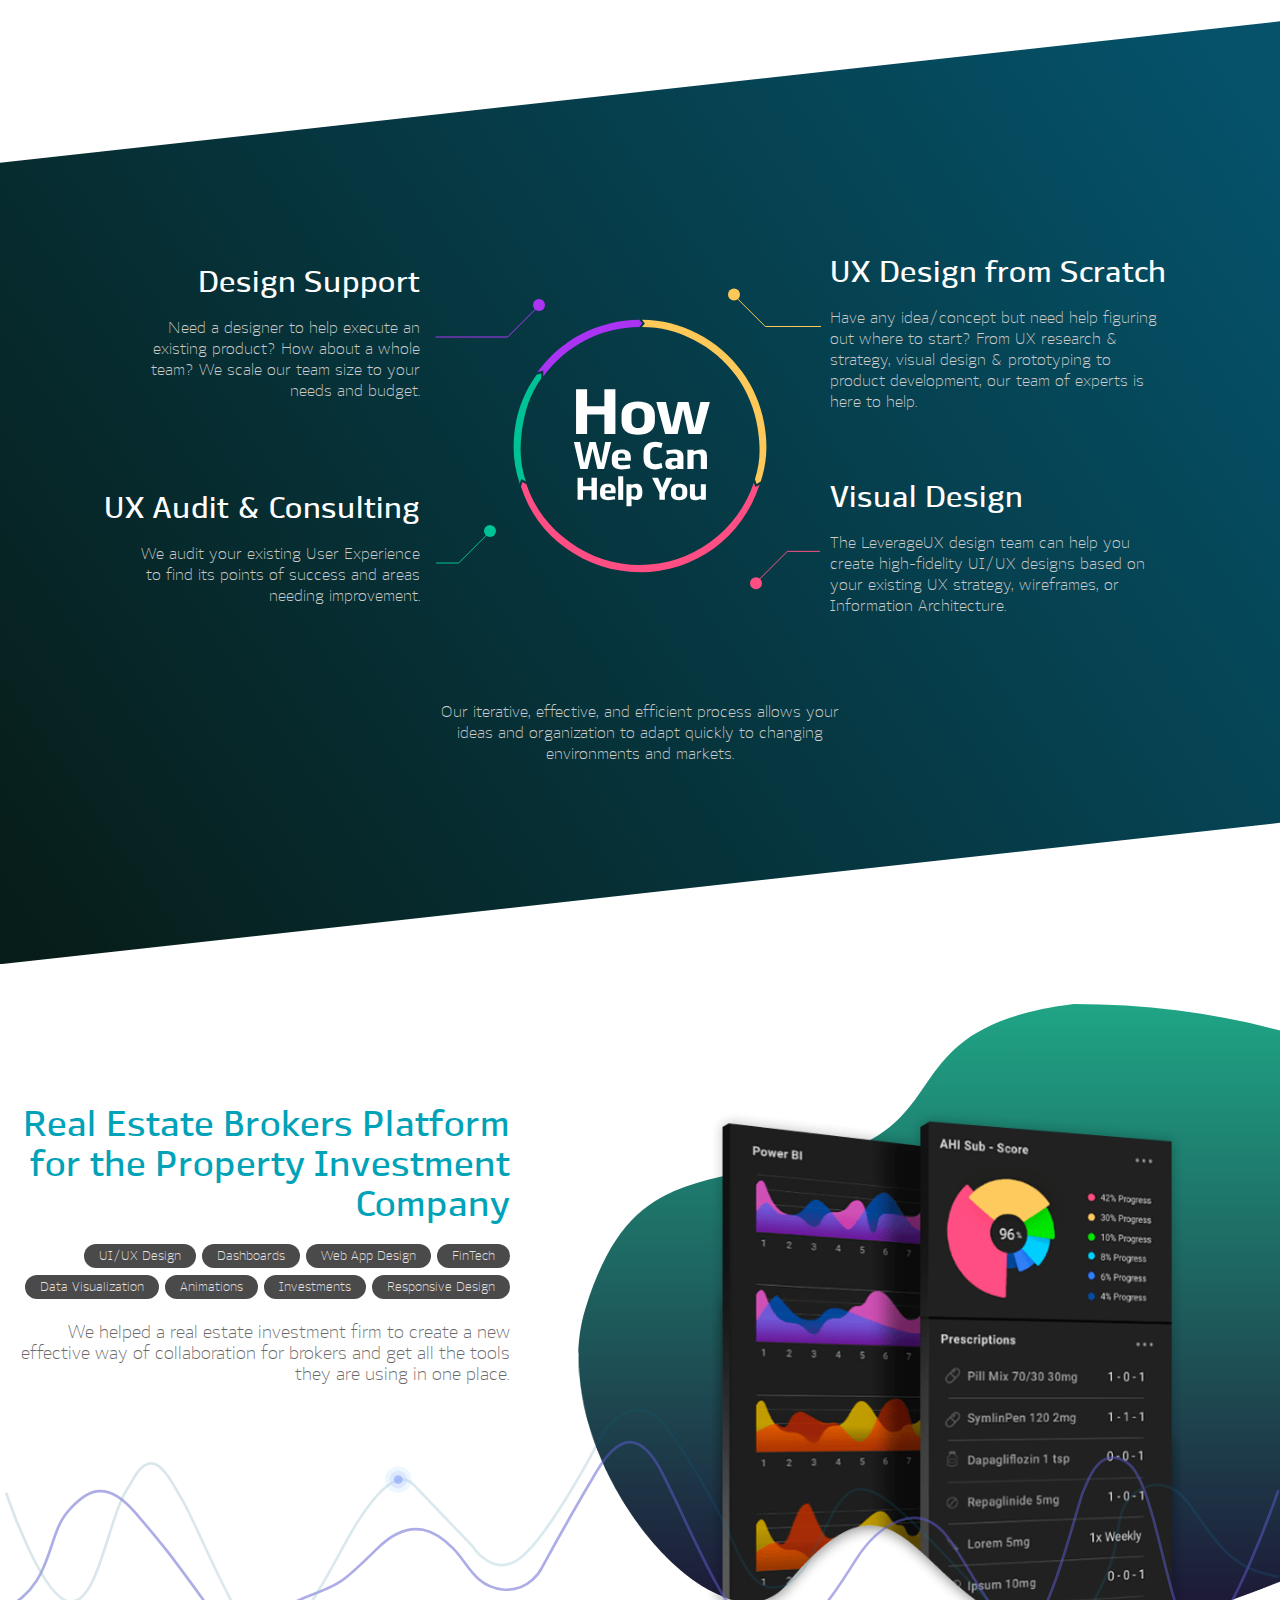
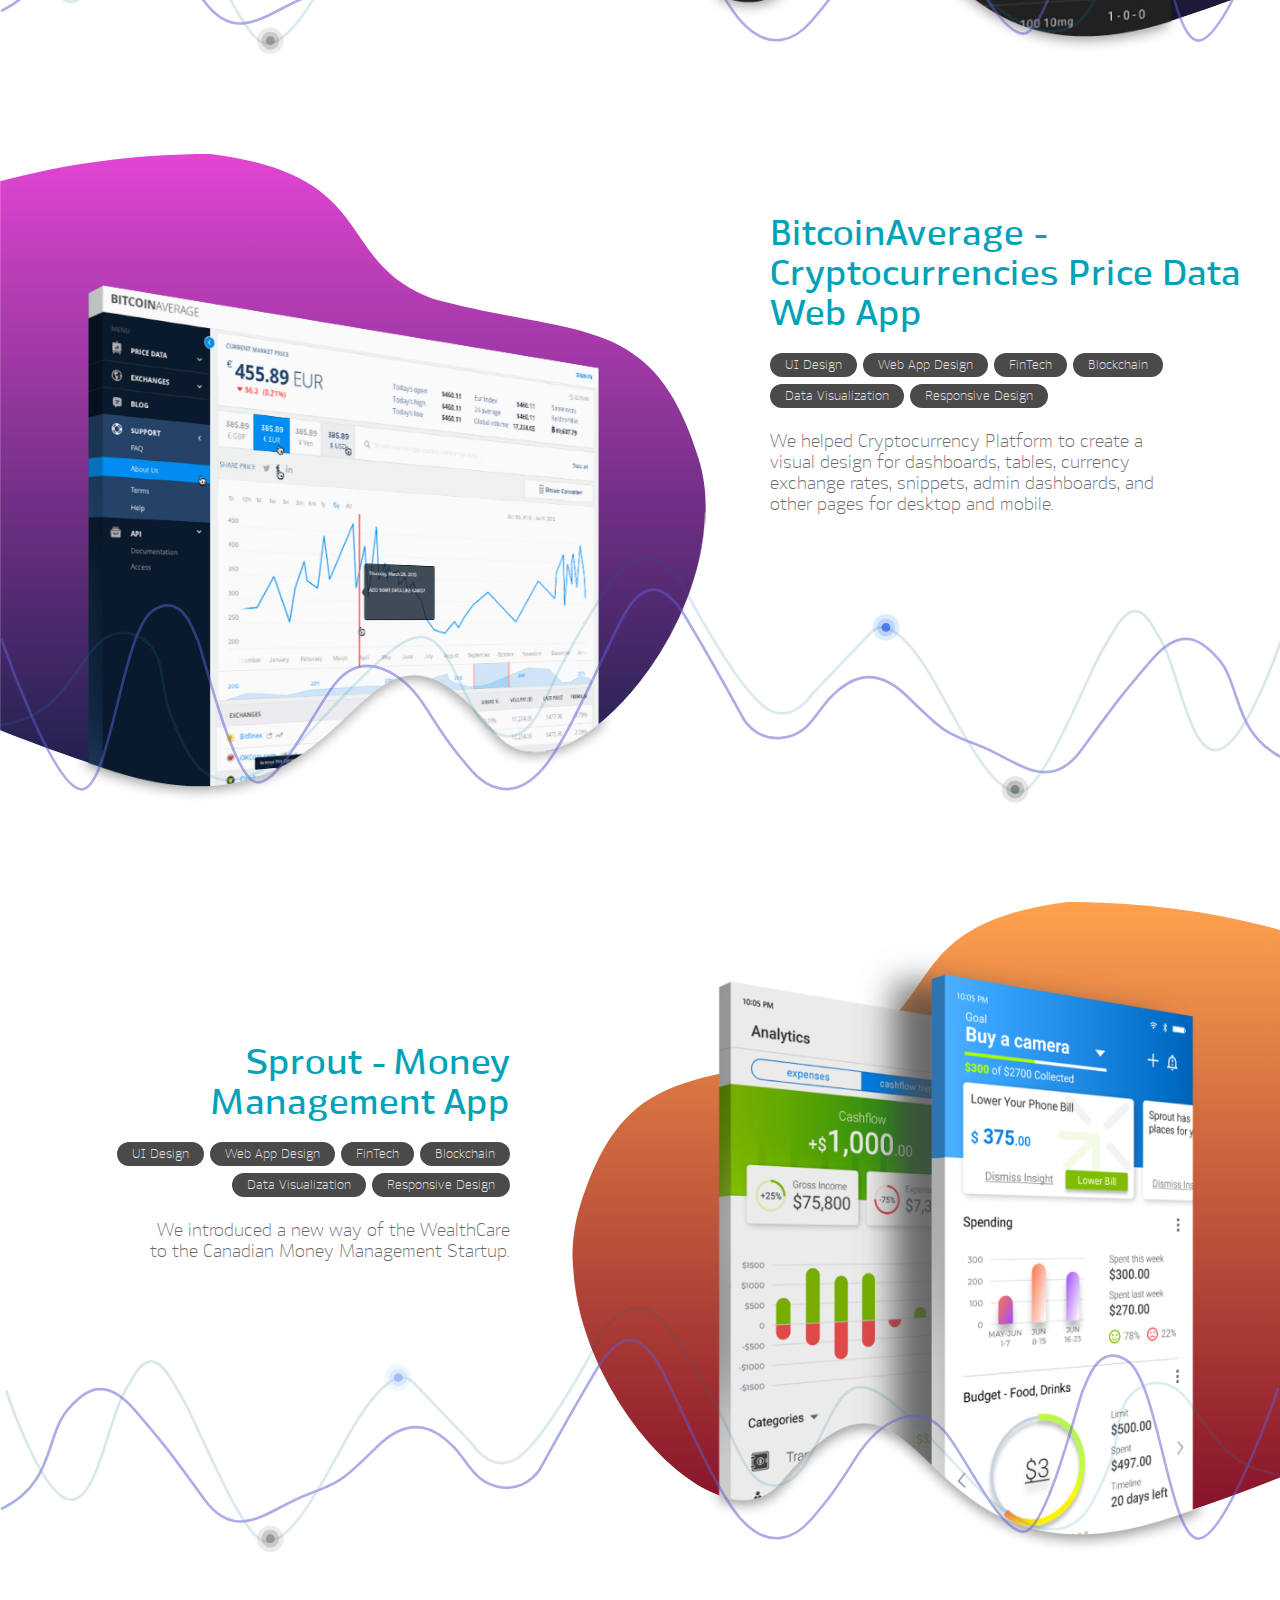
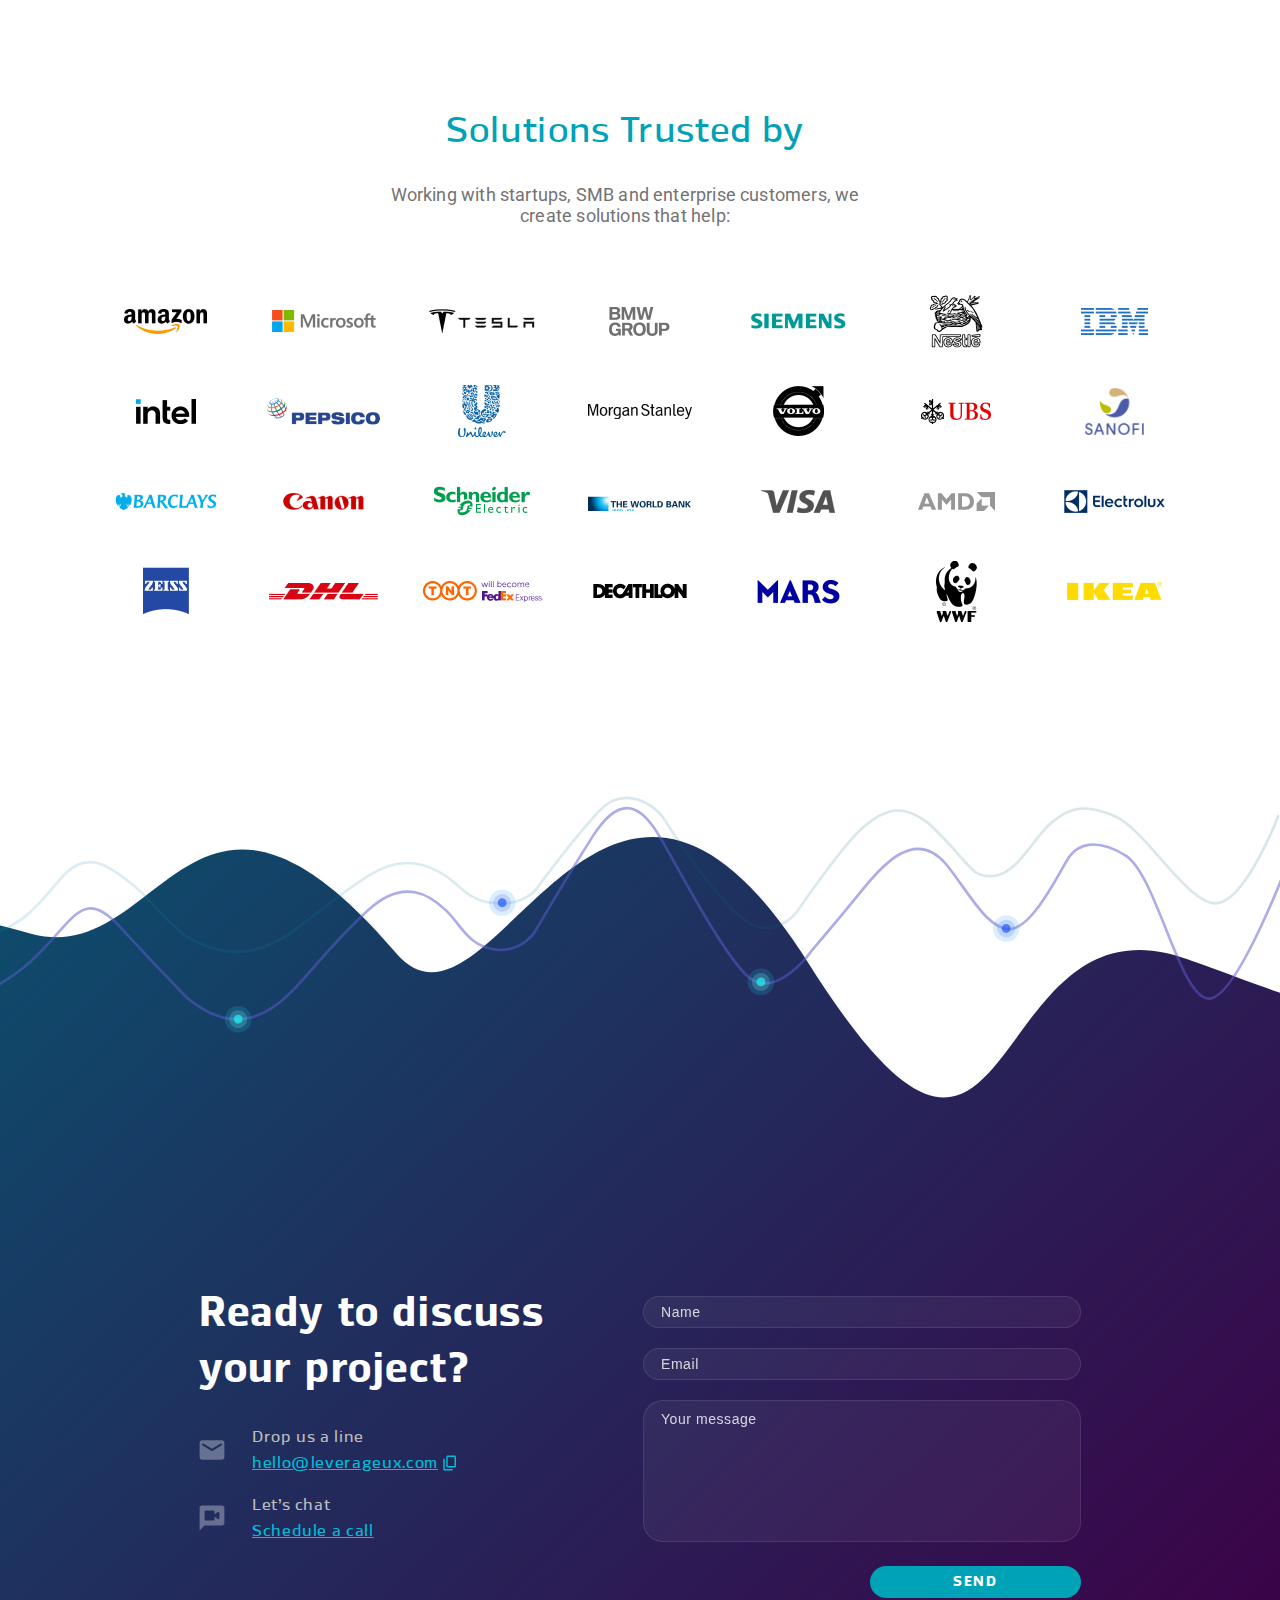
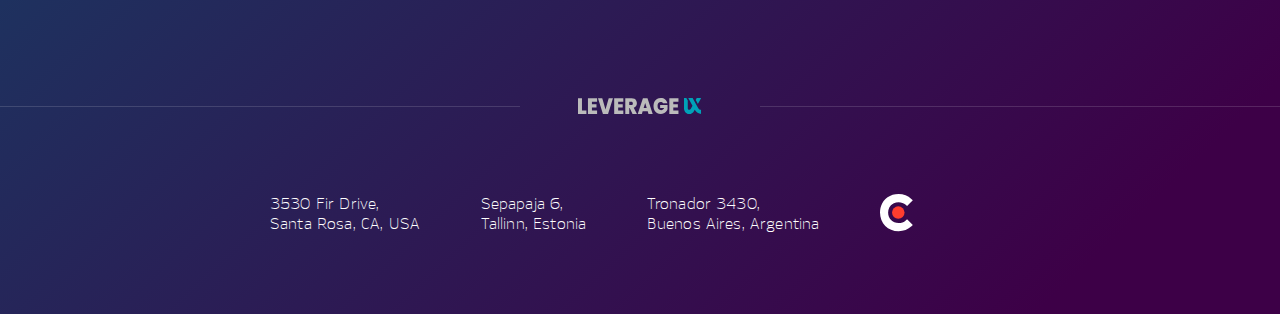
==== commit 432d6ff2: "Edits after review" ====
--- a/index.html
+++ b/index.html
@@ -58,7 +58,7 @@
 				<div class="main__container">
 					<h1 class="main__container_title"><b>Your Go-To <span>FinTech</span></b><br>& <b><span>DataTech Product</span><br>Design Partner.</b></h1>
 					<p class="main__container_description">Get from idea to working product with <br>LeverageUX Design House.</p>
-					<a  href="https://calendly.com/leverageux/intro" id="btn_mn" class="btn main__btn" target=_blank>Get in touch</a>
+					<span id="btn_mn" class="btn main__btn scroll__to__form">Get in touch</span>
 				</div>
 			</section>
 
--- a/css/global.css
+++ b/css/global.css
@@ -108,8 +108,7 @@
 .btn {
   justify-content: center;
   align-items: center;
-  font-family: 'Ekibastuz';
-  font-weight: 900;
+  font-family: 'EkibastuzBlack';
   font-size: 14px;
   line-height: 14px;
   letter-spacing: 0.12em;
@@ -138,8 +137,6 @@
 }
 .header__btn_ep {
   display: inline-flex;
-  font-family: 'Ekibastuz';
-  font-weight: 900;
   width: 230px;
   height: 32px;
   background: transparent;
@@ -251,7 +248,7 @@
 .header__menu_link.active a {
   color: #00A2B8;
   font-weight: normal;
-  font-family: EkibastuzBlack;
+  font-family: 'EkibastuzBlack';
 }
 .link__line {
   display: none;
@@ -663,7 +660,7 @@
   flex-direction: column;
   justify-content: flex-end;
   align-items: center;
-  height: 980px;
+  height: 1078px;
   background-image: url(../img/footer.svg);
   background-repeat: no-repeat;
   background-position: center 0;
@@ -748,22 +745,17 @@
   -moz-user-select: none;
   -ms-user-select: none;
   user-select: none;
-}
-.contact .link:hover {
-  text-decoration: none;
+  text-decoration: underline;
 }
 .contact .copy__btn {
   display: inline-flex;
+  width: 13px;
   height: 16px;
   cursor: pointer;
-}
-.copy__message {
-  display: none;
-  position: absolute;
-  bottom: -25px;
-  right: 0;
-  font-size: 14px;
-  color: #7ac096;
+  background: url(../img/copy-icon.svg) no-repeat center;
+}
+.contact .copy__btn:active {
+  background: url(../img/copy-icon-active.svg) no-repeat center;
 }
 .feedback__form {
   display: flex;
@@ -795,6 +787,7 @@
 }
 .feedback__form-input::placeholder {
   color: #fff;
+  opacity: 0.8;
 }
 .feedback__form-descr {
   border: 1px solid rgba(255, 255, 255, 0.1);
@@ -815,6 +808,7 @@
 }
 .feedback__form-descr::placeholder {
   color: #fff;
+  opacity: 0.8;
 }
 .btn__feedback {
   width: 100%;
@@ -1130,15 +1124,9 @@
   .hero__lines {
     height: 400px;
   }
-  .footer {
-    height: 925px;
-  }
 }
 
 @media screen and (max-width: 1445px) {
-  .footer {
-    height: 950px;
-  }
   .hero__lines {
     height: 360px;
   }
@@ -1150,9 +1138,6 @@
   }
   .section__board-left .section__container_text {
     margin-right: 15px;
-  }
-  .footer {
-    height: 890px;
   }
 }
 
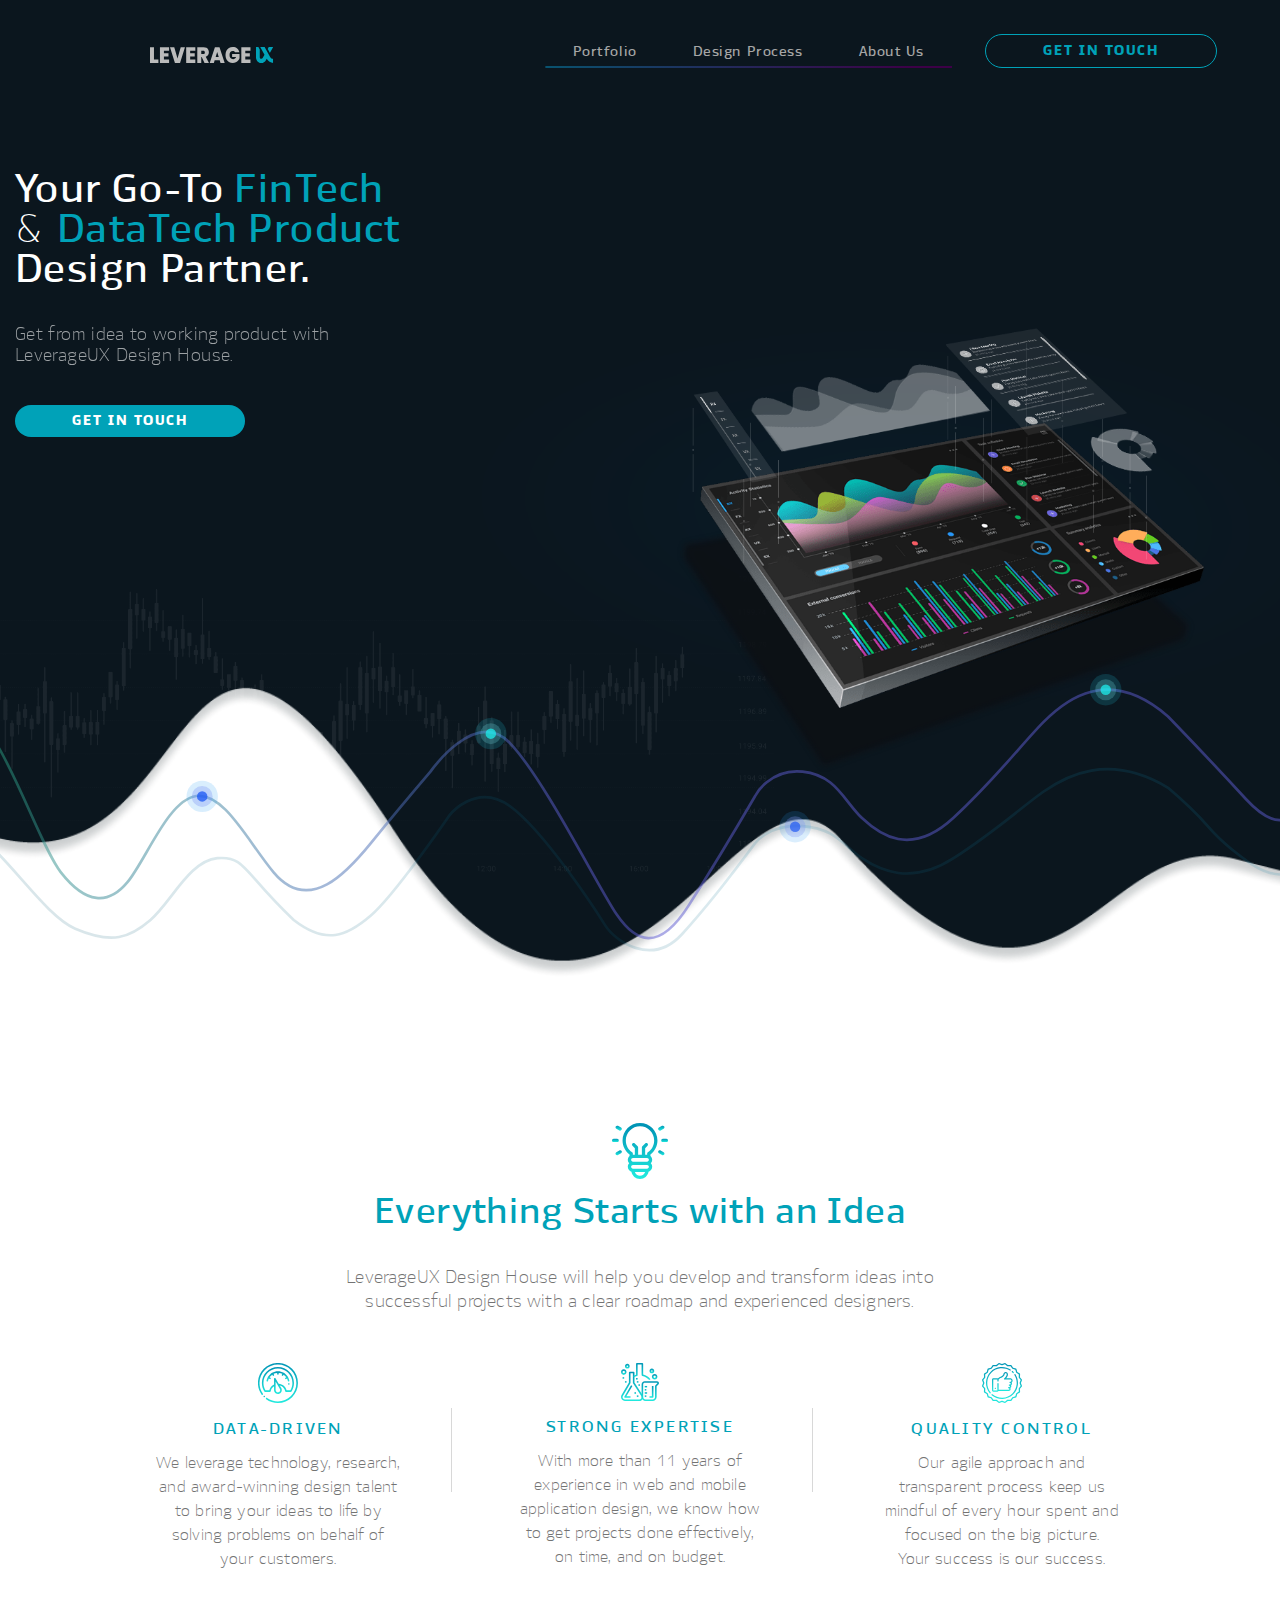
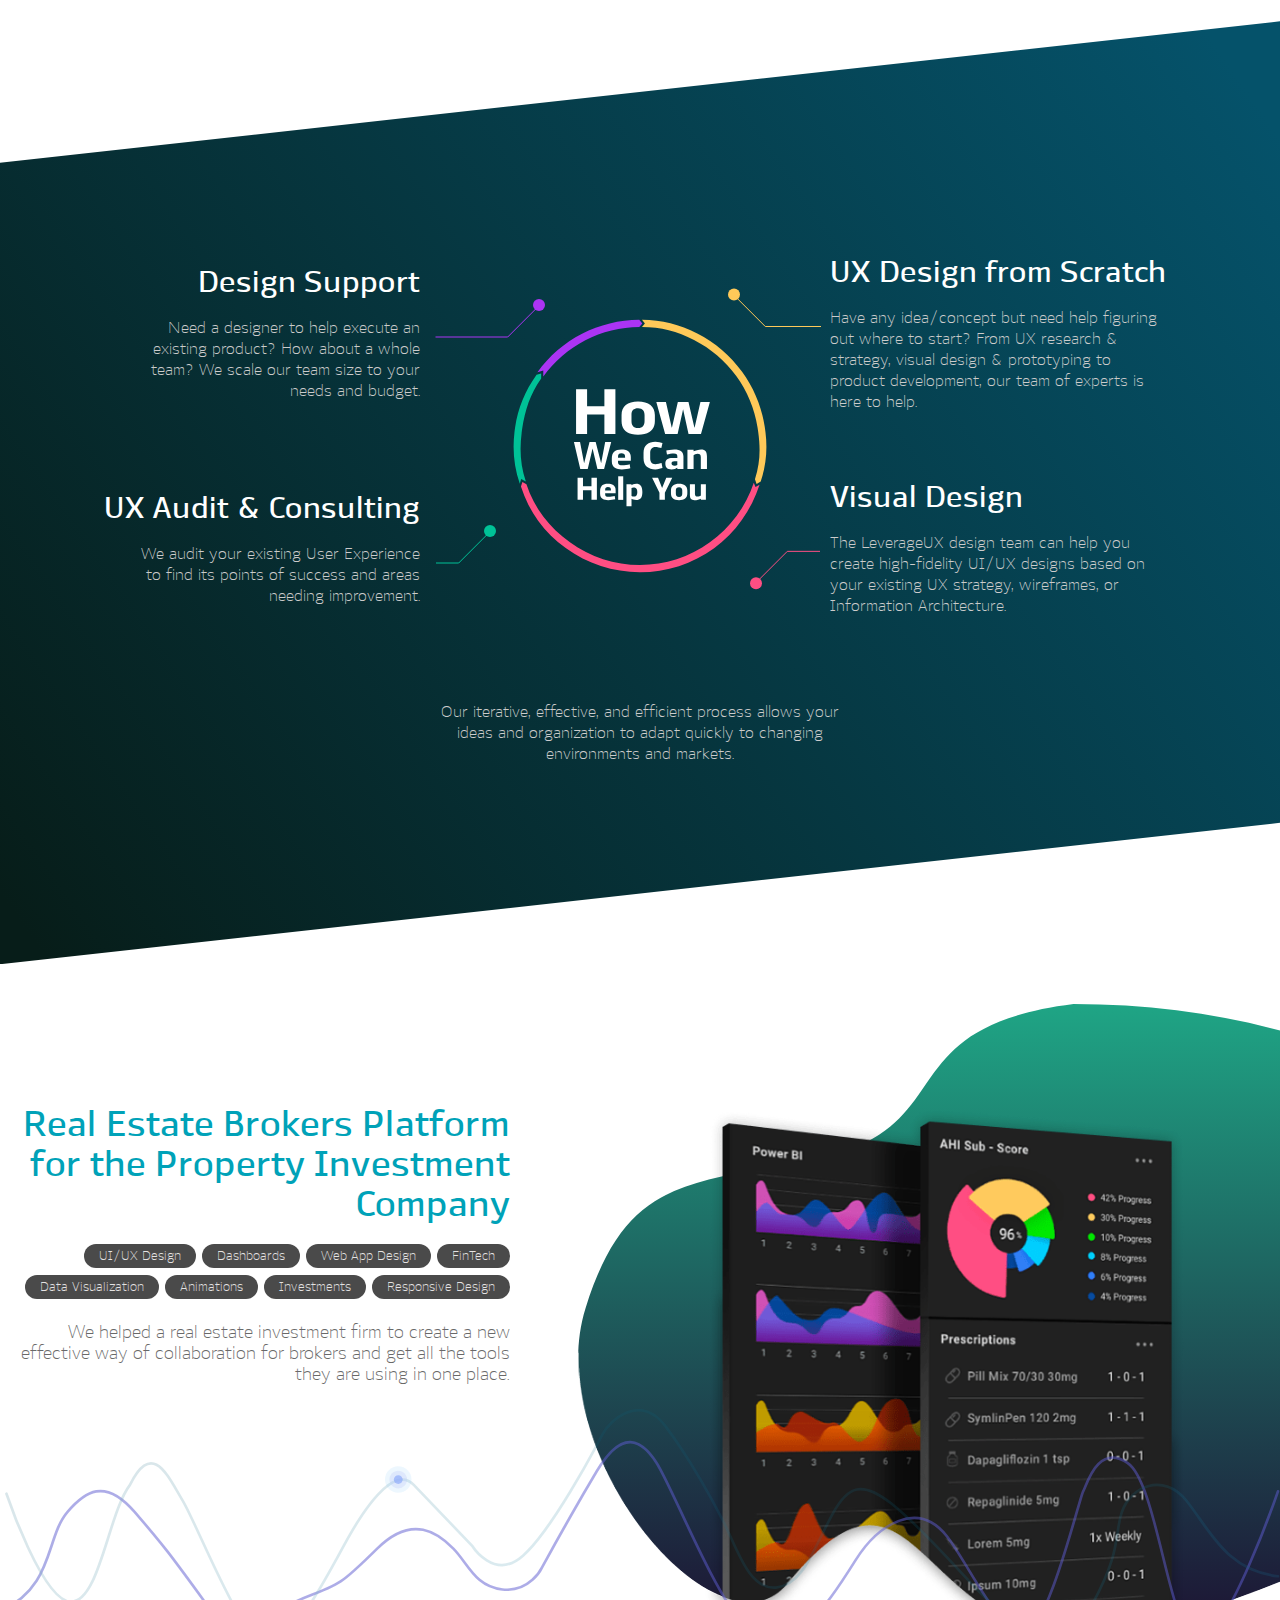
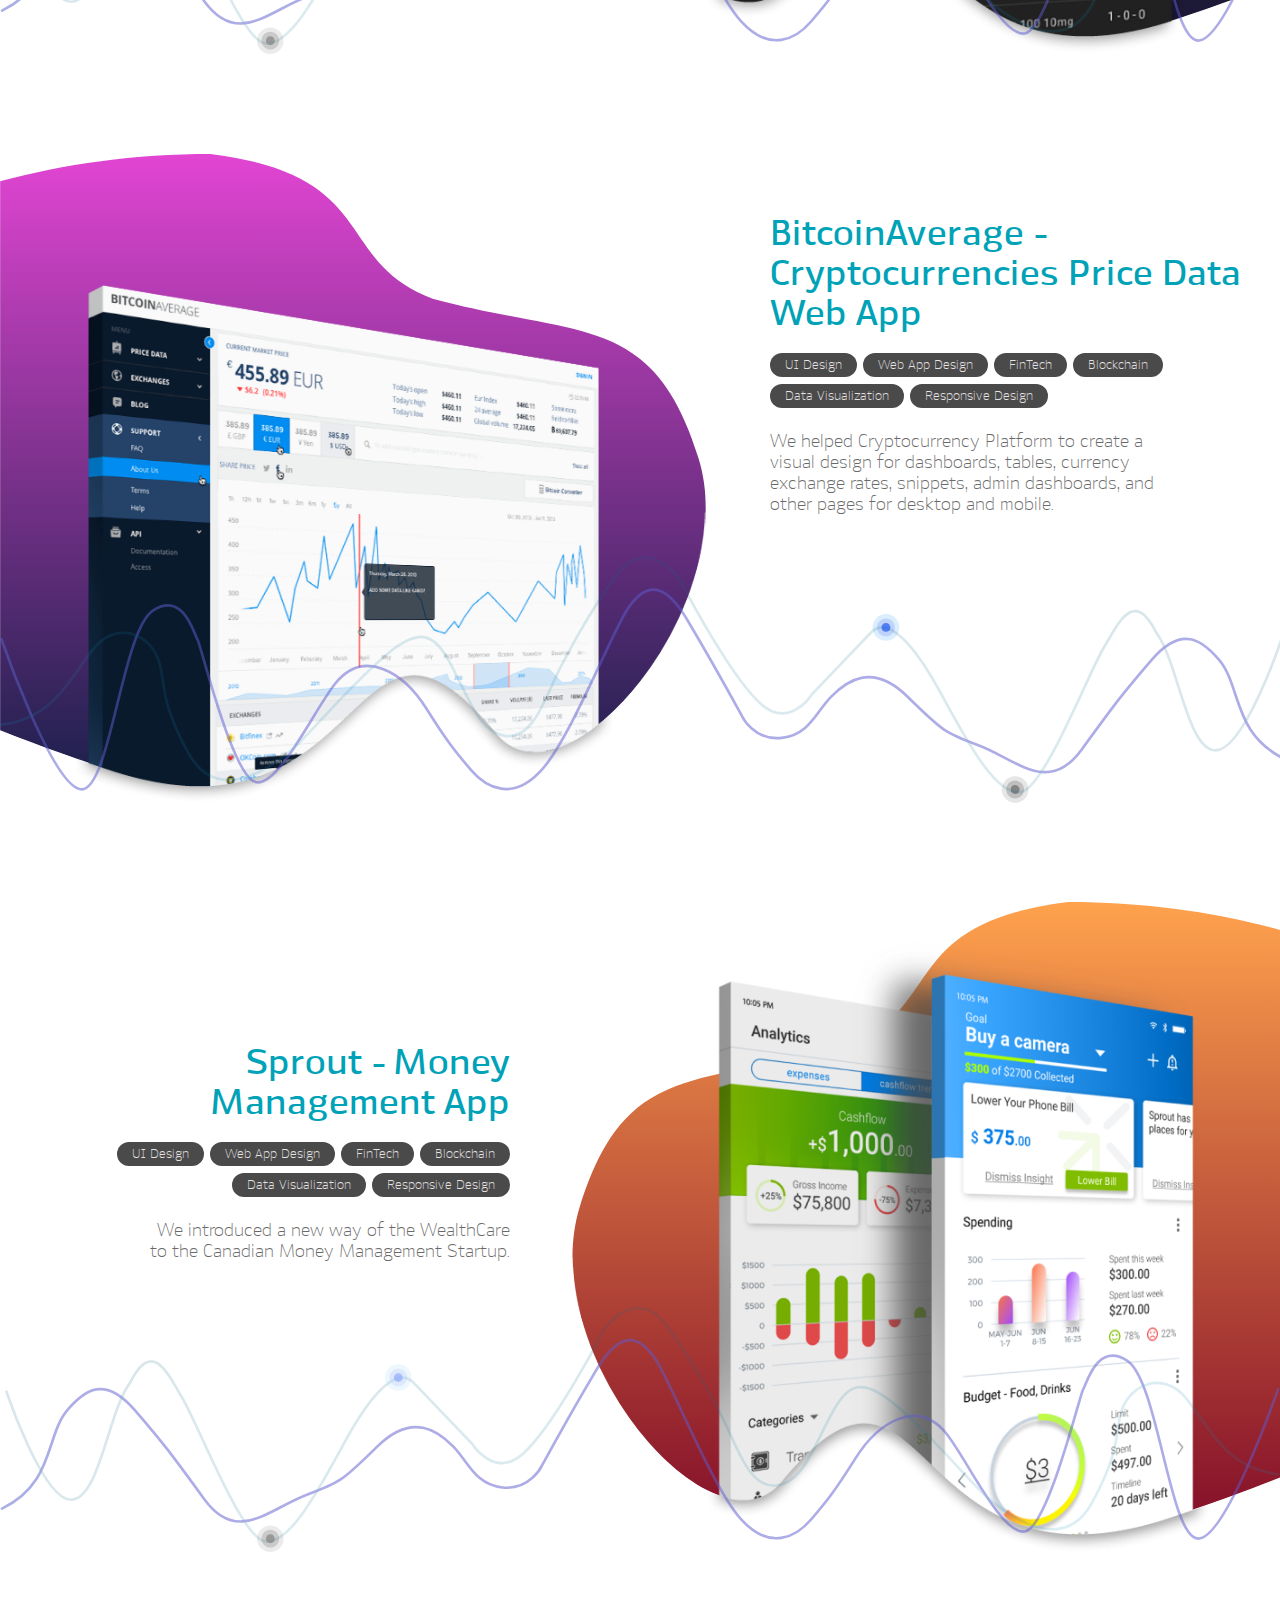
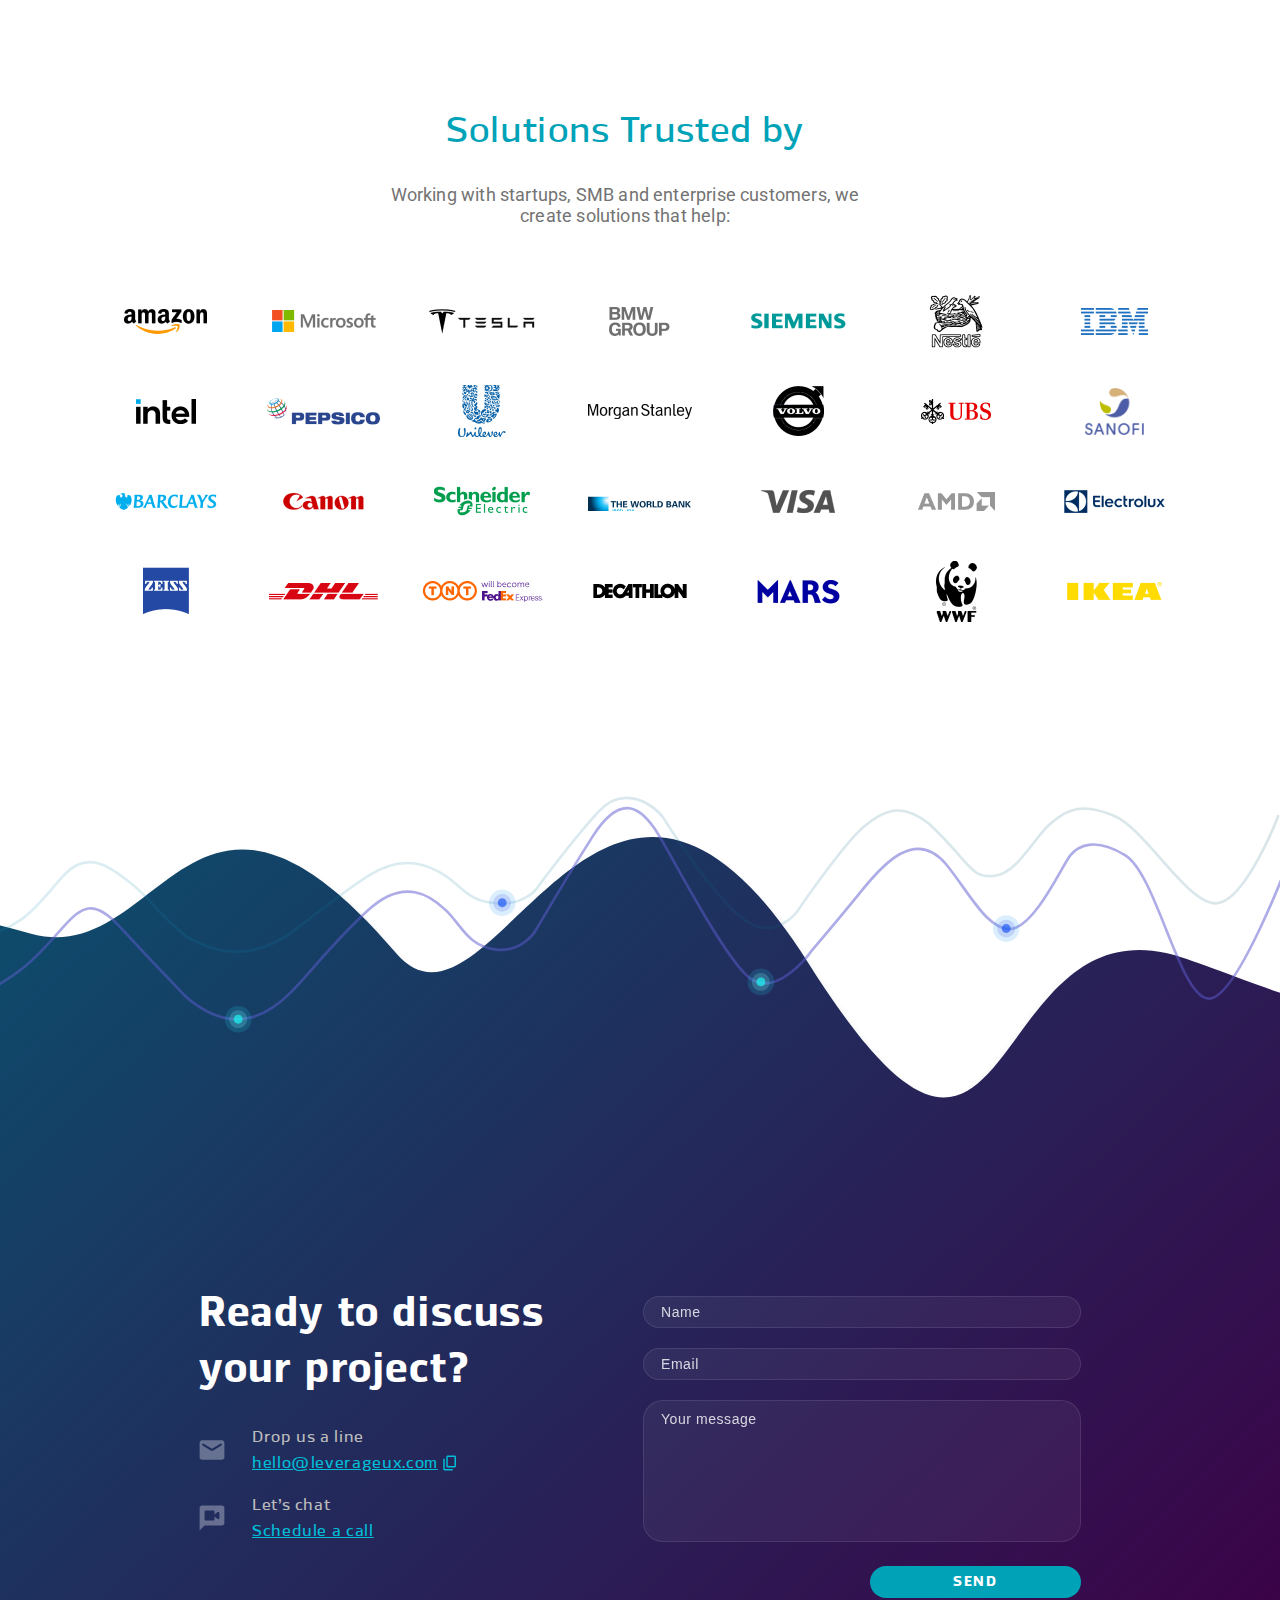
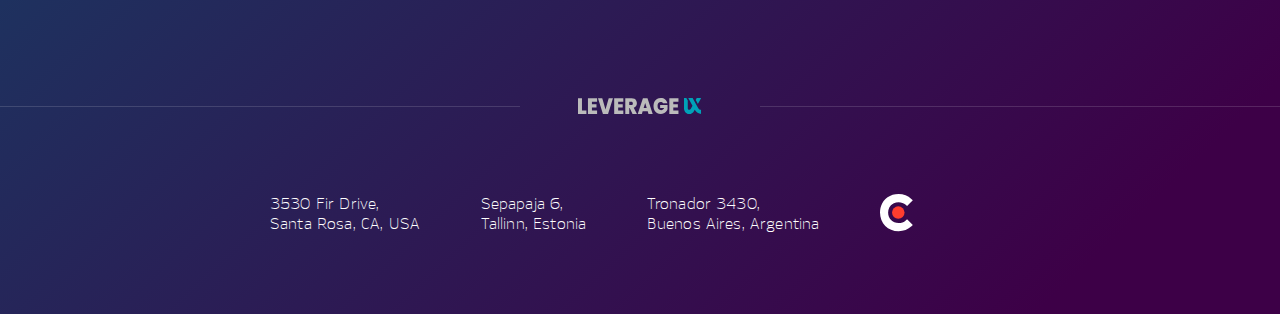
==== commit 52f63403: "Html fixes" ====
--- a/index.html
+++ b/index.html
@@ -1,5 +1,5 @@
 <!DOCTYPE html>
-<html lang=en>
+<html lang="en">
 	<head>
 		<meta charset="UTF-8">
 		<meta name="viewport" content="width=device-width, initial-scale=1">
@@ -7,7 +7,7 @@
 		<meta name="description" content="LeverageUX Overview">
 
 		<link rel="icon" href="favicon.ico" type="img/favicon.ico" />
-		<link href='https://fonts.googleapis.com/css?family=Roboto' rel='stylesheet' type='text/css'>
+		<link href="https://fonts.googleapis.com/css?family=Roboto" rel="stylesheet" type="text/css">
 		
 		<link rel="stylesheet" href="css/fonts.css">
 		<link rel="stylesheet" href="css/normalize.css">
@@ -92,7 +92,7 @@
 						<p class="how__block_description">Need a designer to help execute an existing product? How about a whole team? We scale our team size to your needs and budget.</p>
 					</div>
 					<div class="section__how_block how__block_second">
-						<h3 class="how__block_title how__title_green">UX Audit & Consulting</h3>
+						<h3 class="how__block_title how__title_green">UX Audit &amp; Consulting</h3>
 						<p class="how__block_description">We audit your existing User Experience to find its points of success and areas needing improvement.</p>
 					</div>
 				</div>
@@ -158,7 +158,7 @@
 				<div class="section__how_container how__container_third">
 					<div class="section__how_block how__block_third">
 						<h3 class="how__block_title how__title_yellow">UX Design from Scratch</h3>
-						<p class="how__block_description">Have any idea/concept but need help figuring out where to start? From UX research & strategy, visual design & prototyping to product development, our team of experts is here to help.</p>
+						<p class="how__block_description">Have any idea/concept but need help figuring out where to start? From UX research &amp; strategy, visual design &amp; prototyping to product development, our team of experts is here to help.</p>
 					</div>
 					<div class="section__how_block how__block_fourth">
 						<h3 class="how__block_title how__title_pink">Visual Design</h3>
@@ -274,7 +274,7 @@
 
 		<footer class="footer" id="includedFooter"></footer>
 
-		<a href="#" class="scrollup"></span></a>
+		<a href="#" class="scrollup"></a>
 		
 		<script>
 			function sendEventEmailFirst() {
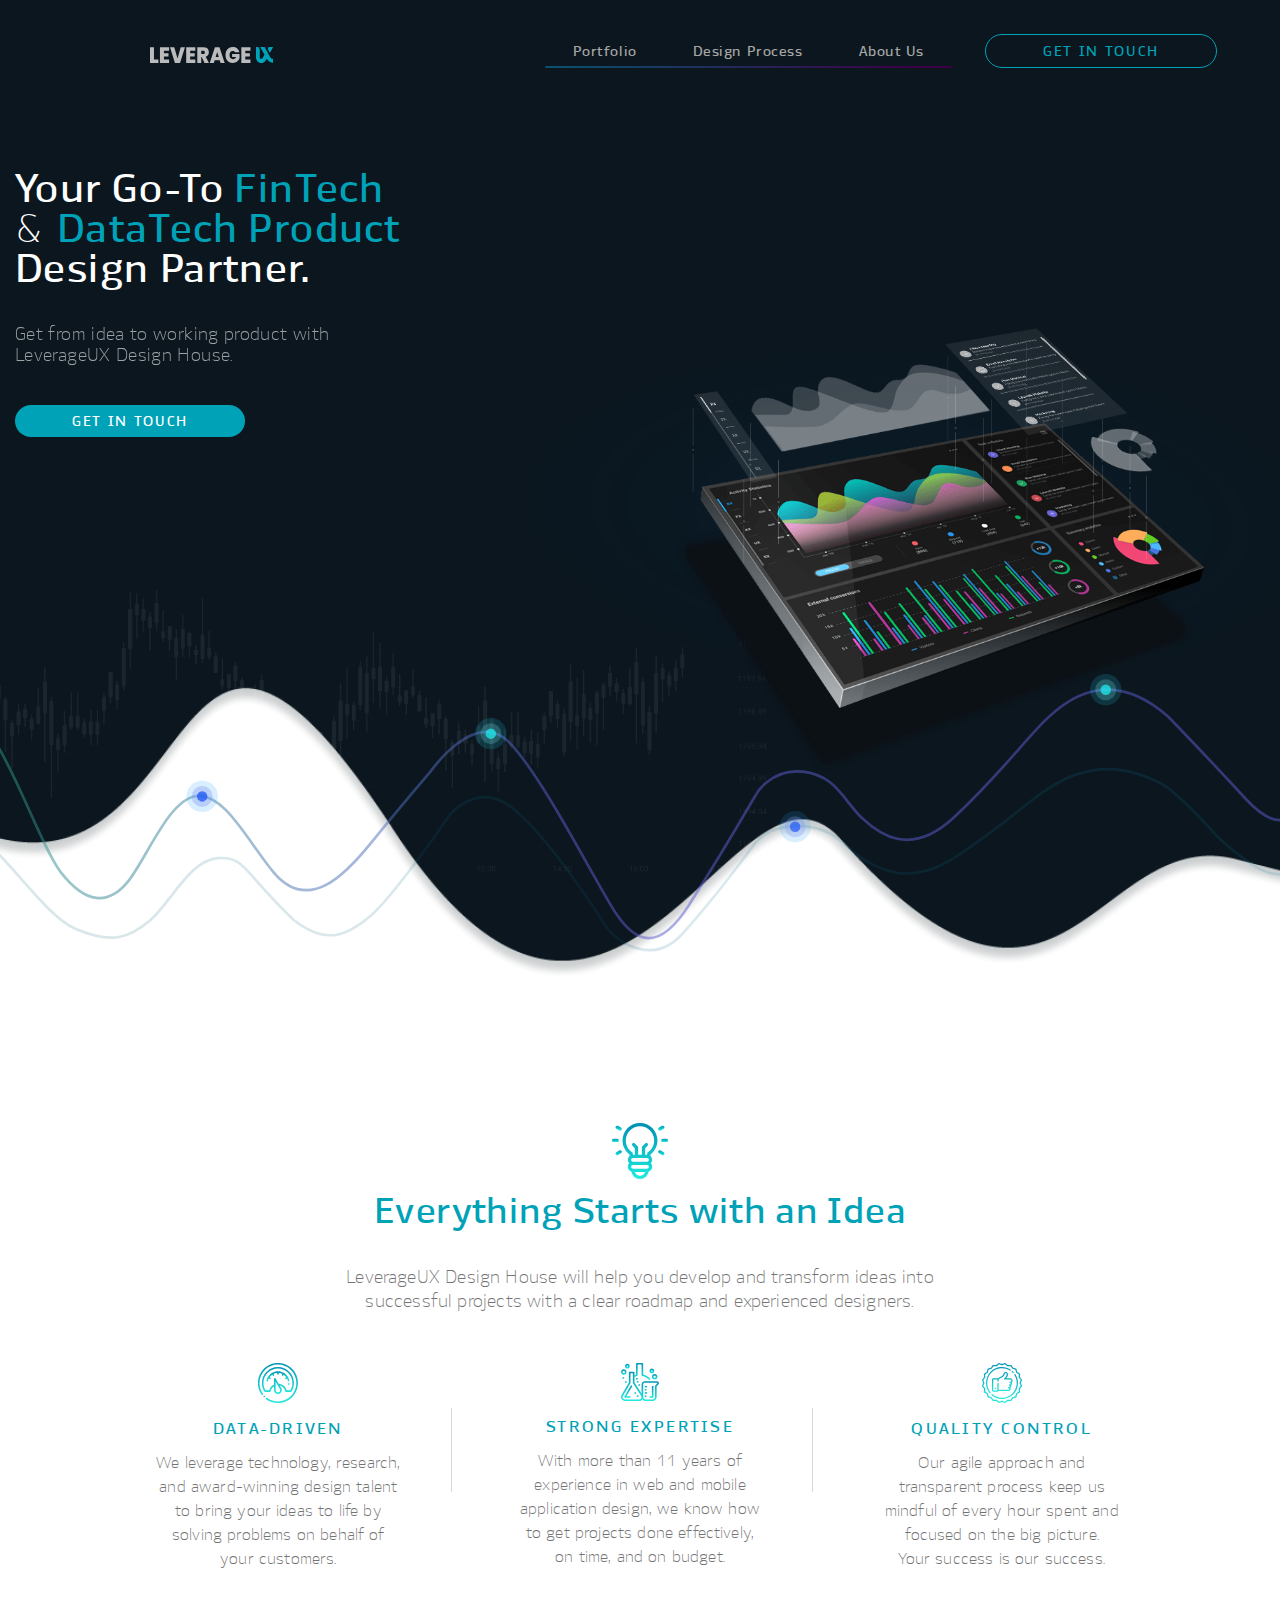
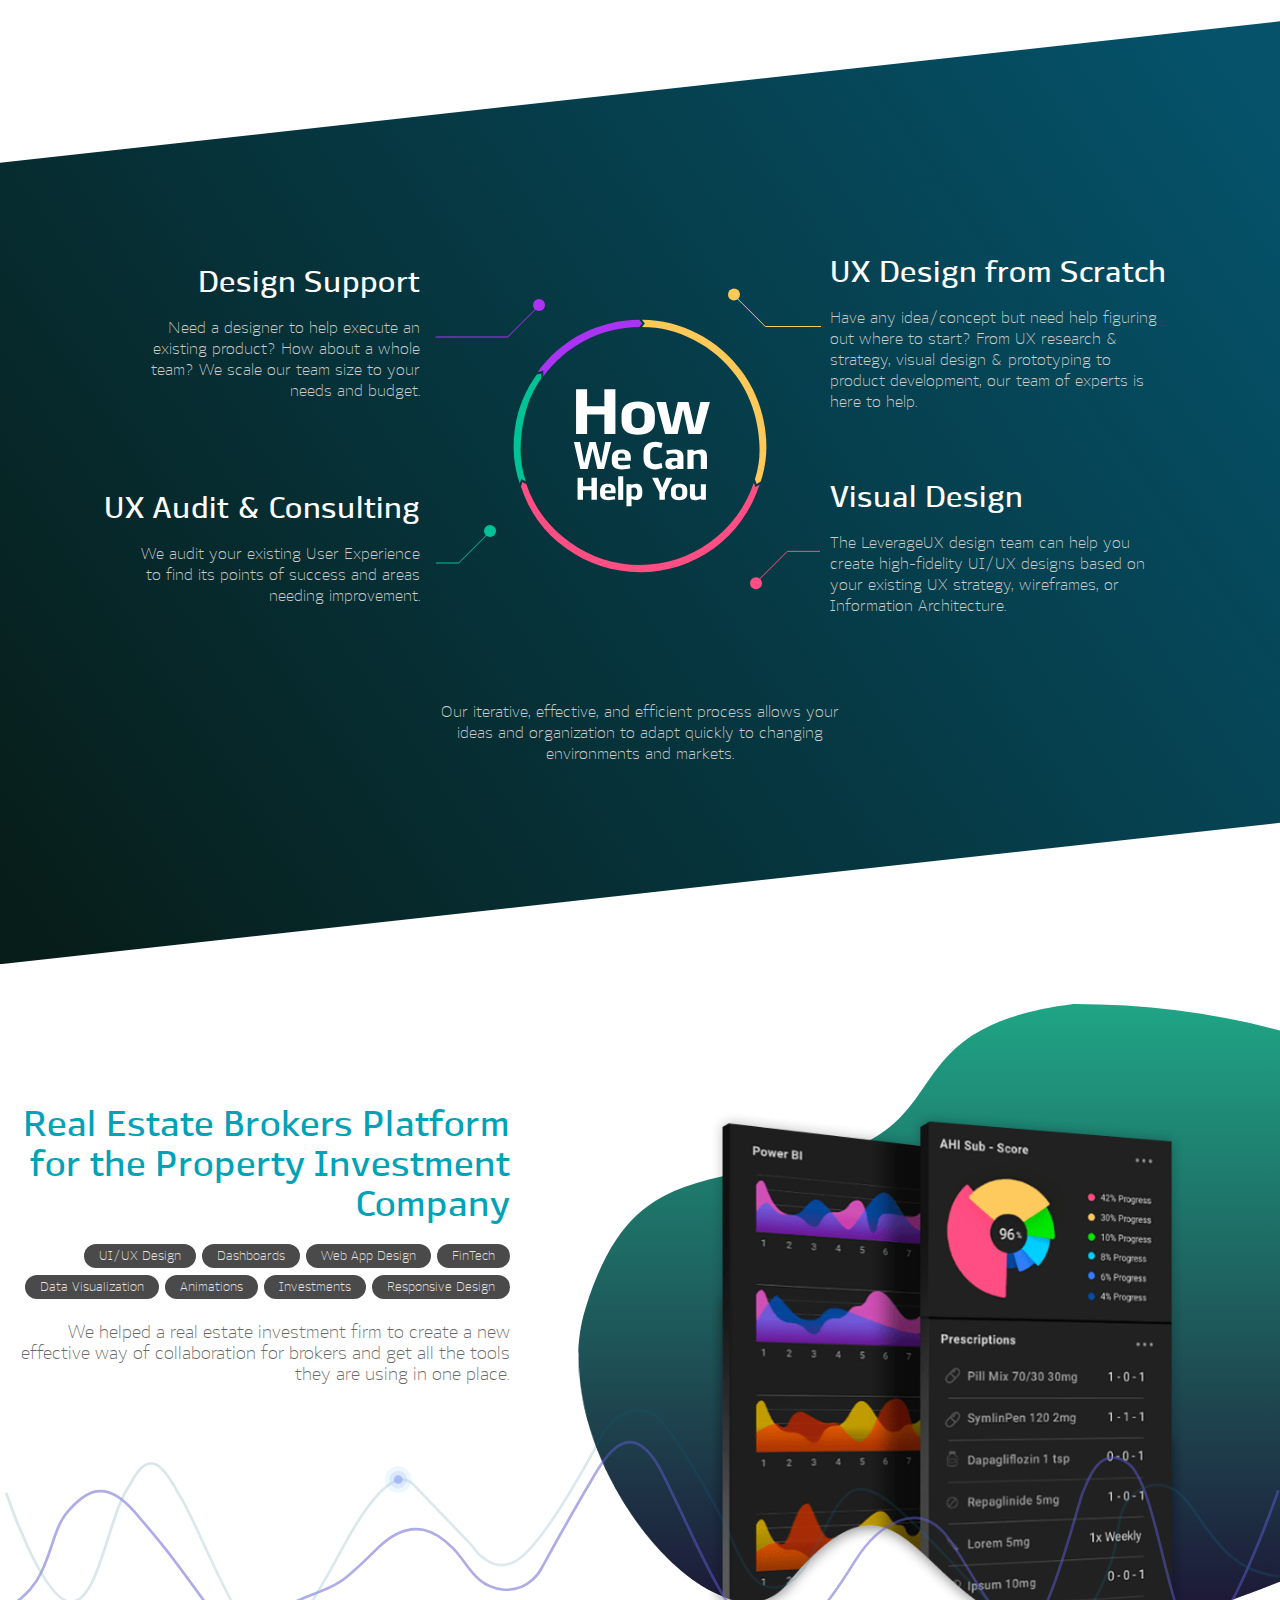
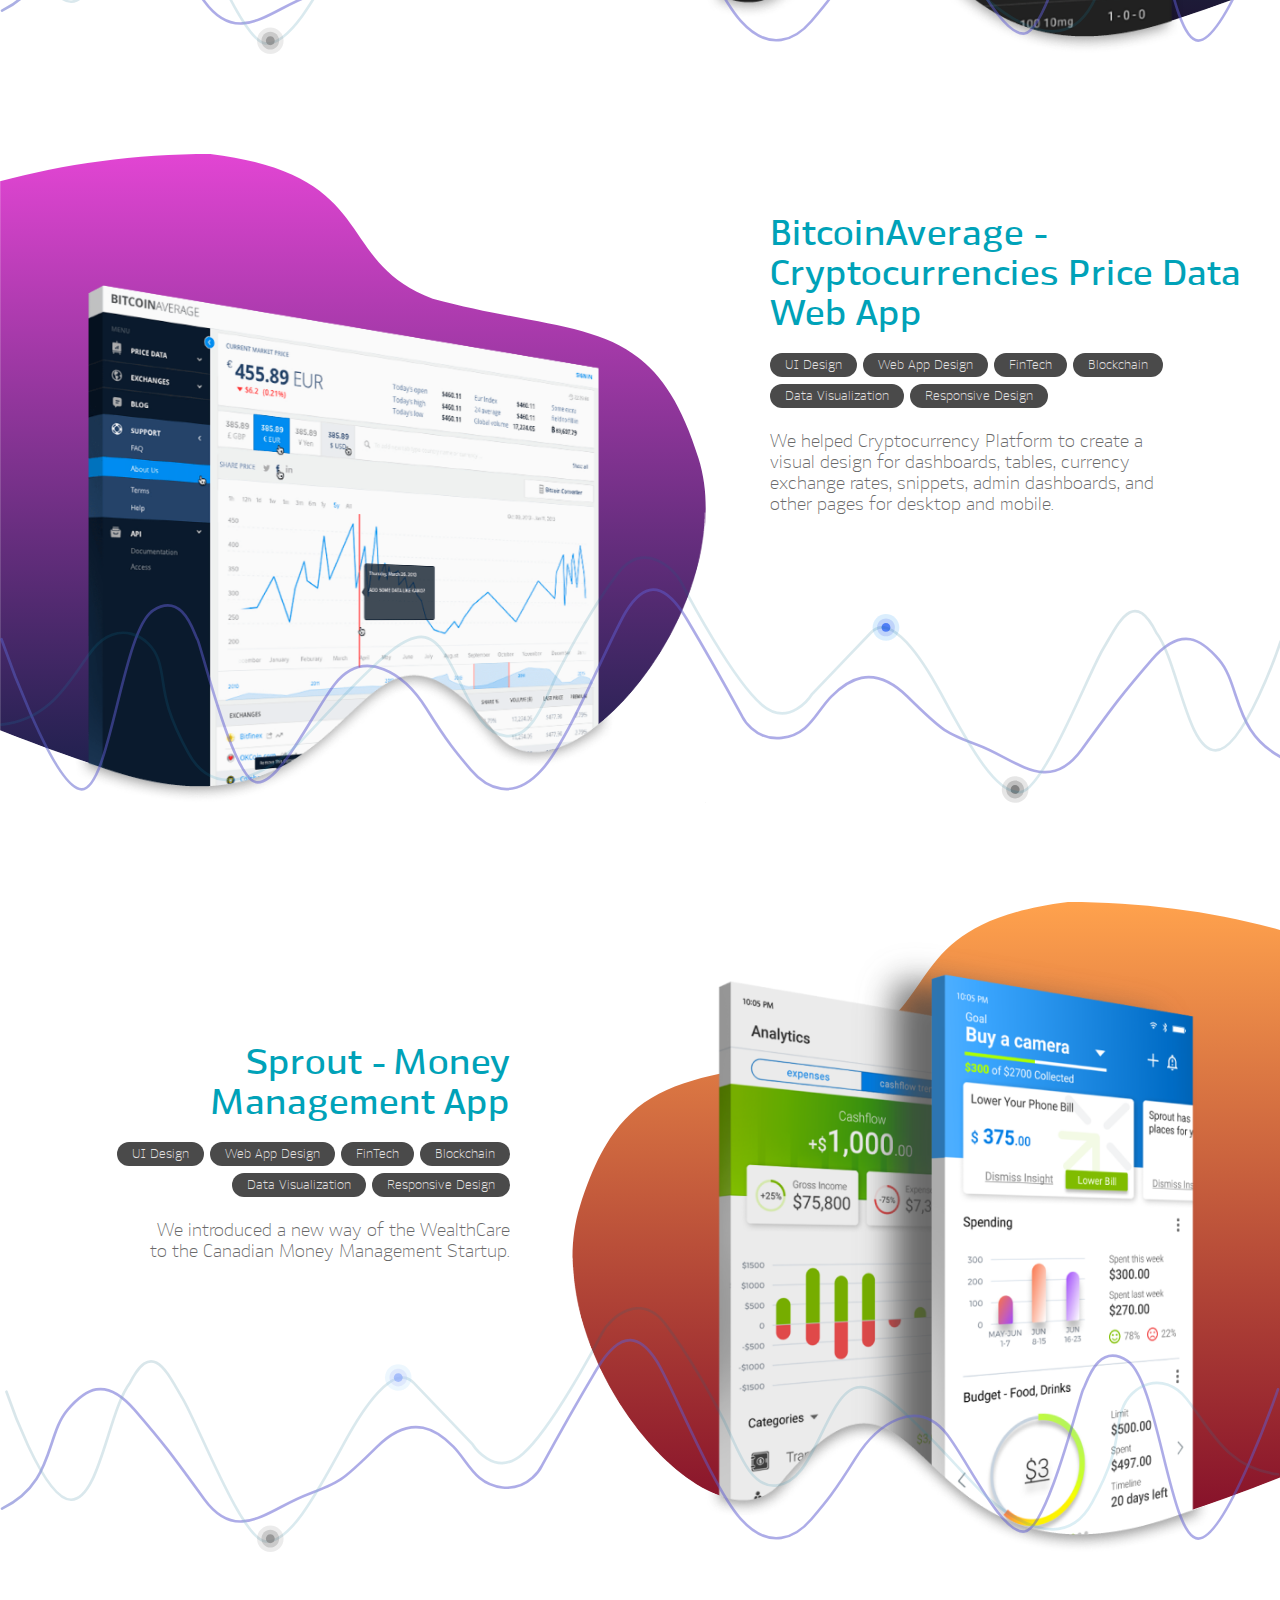
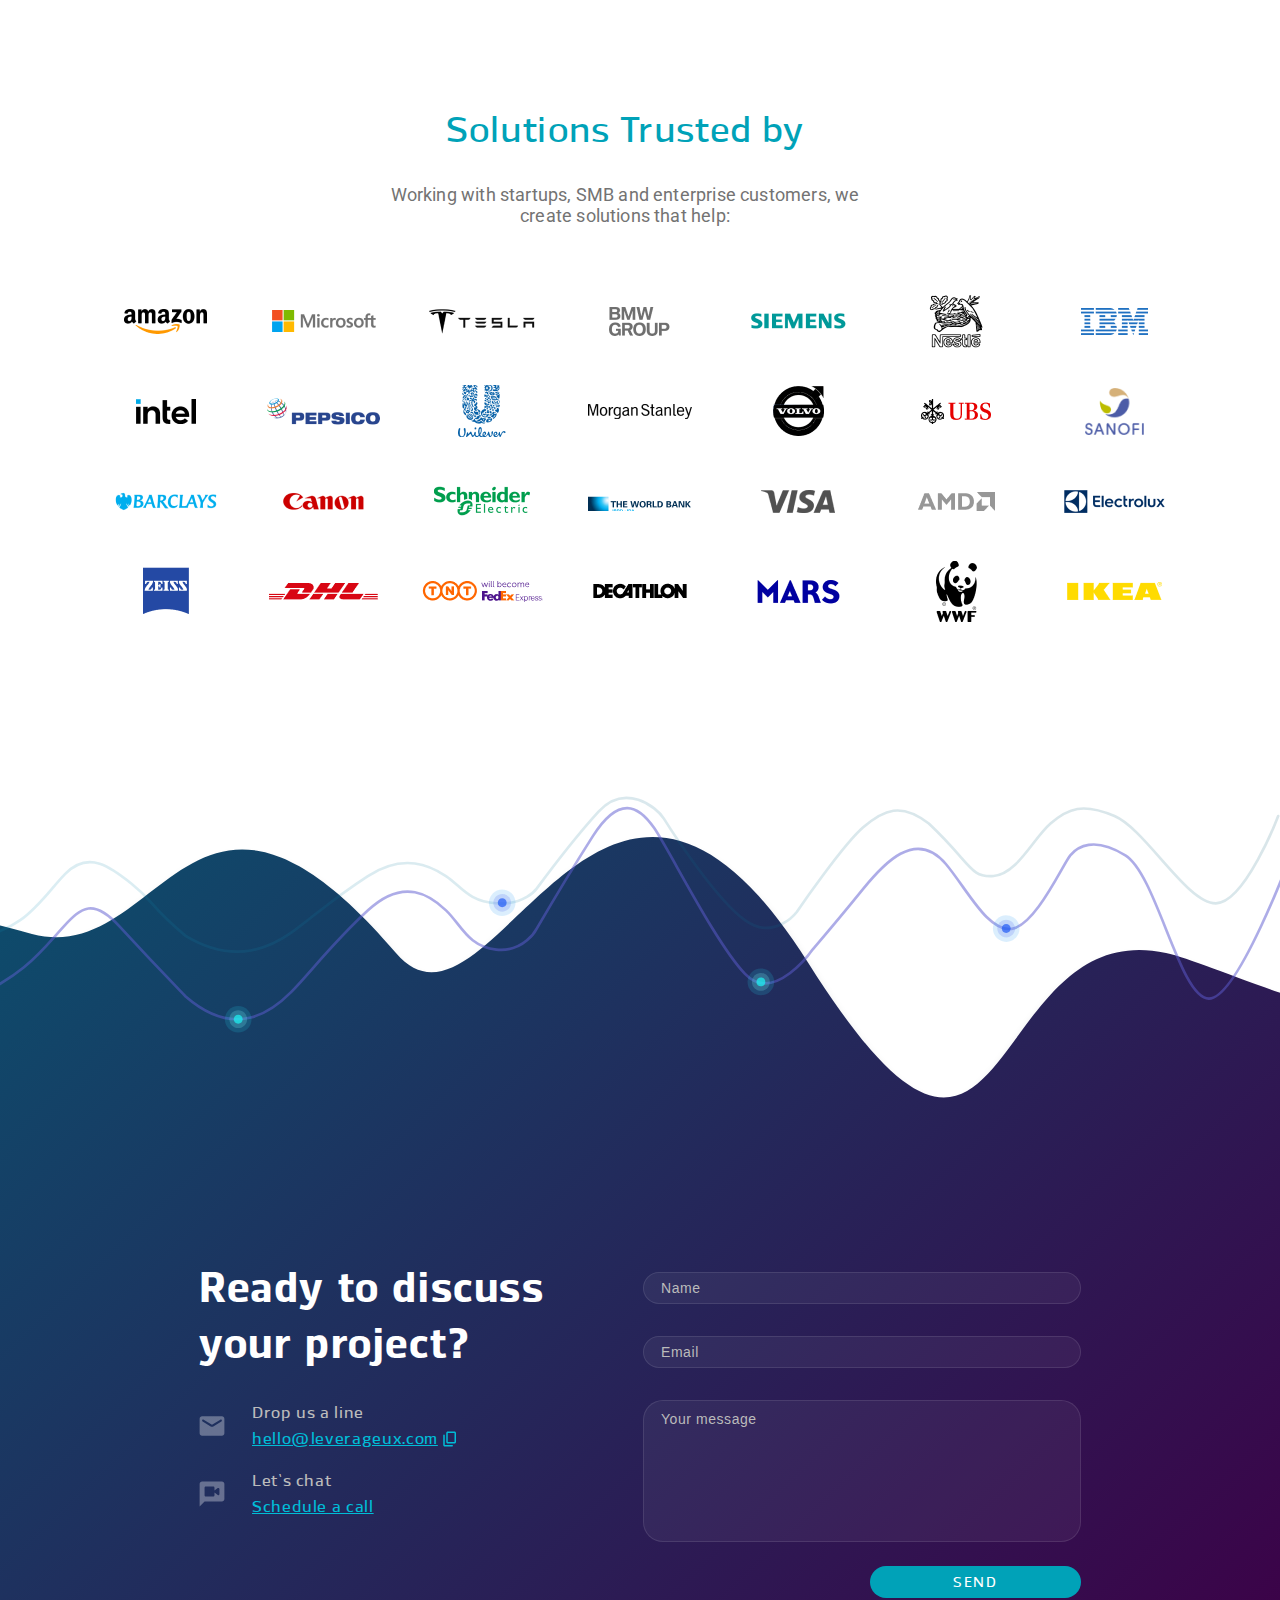
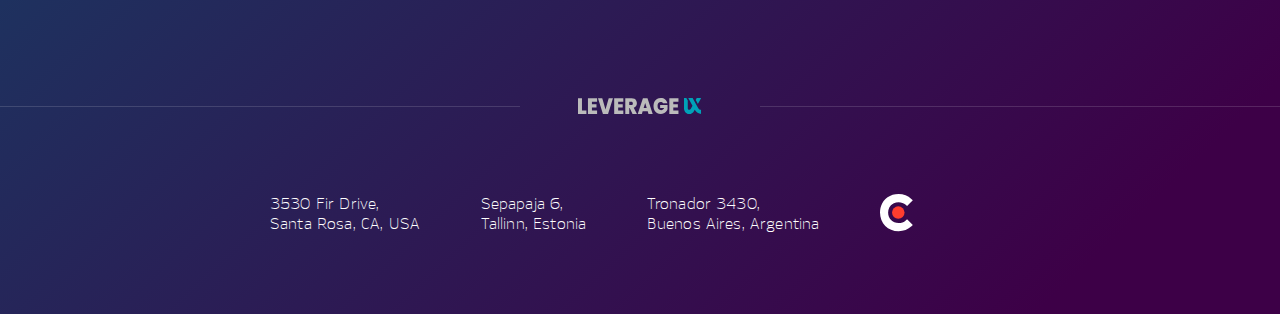
==== commit f90be534: "Change viewport" ====
--- a/index.html
+++ b/index.html
@@ -2,7 +2,7 @@
 <html lang="en">
 	<head>
 		<meta charset="UTF-8">
-		<meta name="viewport" content="width=device-width, initial-scale=1">
+		<meta name="viewport" content="width=device-width, initial-scale=1, maximum-scale=1, user-scalable=no">
 		<meta name="theme-color" content="#0B161E">
 		<meta name="description" content="LeverageUX Overview">
 
--- a/css/global.css
+++ b/css/global.css
@@ -74,9 +74,13 @@
   cursor: pointer;
   text-decoration: none;
 }
+.logo img {
+  height: 100%;
+}
 .logo span {
   display: inline-flex;
   transition: all 0.8s ease;
+  height: 100%;
 }
 .logo:hover span {
   transition: all 0.8s ease;
@@ -108,7 +112,8 @@
 .btn {
   justify-content: center;
   align-items: center;
-  font-family: 'EkibastuzBlack';
+  font-family: 'Ekibastuz';
+  font-weight: 900;
   font-size: 14px;
   line-height: 14px;
   letter-spacing: 0.12em;
@@ -724,7 +729,6 @@
   margin-right: 27px;
 }
 .contact {
-  position: relative;
   display: flex;
   flex-wrap: wrap;
   align-items: center;
@@ -748,14 +752,60 @@
   text-decoration: underline;
 }
 .contact .copy__btn {
+  position: relative;
   display: inline-flex;
   width: 13px;
   height: 16px;
   cursor: pointer;
   background: url(../img/copy-icon.svg) no-repeat center;
 }
-.contact .copy__btn:active {
-  background: url(../img/copy-icon-active.svg) no-repeat center;
+.copy__tooltip,
+.copied__tooltip {
+  display: none;
+  position: absolute;
+  bottom: 33px;
+  font-size: 14px;
+  line-height: 20px;
+  white-space: nowrap;
+  padding: 12px 24px;
+  color: #fff;
+  border-radius: 20px;
+  box-shadow: 0px 4px 16px 0px rgba(0, 0, 0, 0.40);
+}
+.copy__tooltip {
+  right: -36px;
+  background: #00A2B8;
+  z-index: 9;
+}
+.copied__tooltip {
+  right: -102px;
+  background: #38A169;
+  z-index: 10;
+}
+.copy__tooltip:after,
+.copied__tooltip:after {
+  content: "";
+  position: absolute;
+  top: 100%;
+  left: 50%;
+  margin-left: -8px;
+  border-width: 8px;
+  border-style: solid;
+}
+.copy__tooltip:after {
+  border-color: #00A2B8 transparent transparent transparent;
+}
+.copied__tooltip:after {
+  border-color: #38A169 transparent transparent transparent;
+}
+.tooltip__icon {
+  margin-right: 8px;
+}
+.tooltip__text {
+  margin-left: 16px;
+}
+.contact .copy__btn:hover .copy__tooltip {
+  display: block;
 }
 .feedback__form {
   display: flex;
@@ -767,14 +817,18 @@
   margin-top: 10px;
 }
 .form__container {
+  width: 100%;
+  text-align: right;
+}
+.form__field {
   position: relative;
-  text-align: right;
+  width: 100%;
 }
 .feedback__form-input {
   border: 1px solid rgba(255, 255, 255, 0.1);
   height: 32px;
   background: rgba(255, 255, 255, 0.05);
-  margin: 0 0 20px;
+  margin: 0 0 32px;
   box-sizing: border-box;
 }
 .feedback__form-input[placeholder] {
@@ -783,11 +837,10 @@
   font-size: 14px;
   line-height: 14px;
   letter-spacing: 0.04em;
-  color: #fff;
+  color: #bbb;
 }
 .feedback__form-input::placeholder {
-  color: #fff;
-  opacity: 0.8;
+  color: #bbb;
 }
 .feedback__form-descr {
   border: 1px solid rgba(255, 255, 255, 0.1);
@@ -803,12 +856,11 @@
   font-size: 14px;
   line-height: 14px;
   letter-spacing: 0.04em;
-  color: #fff;
+  color: #bbb;
   margin-top: 0;
 }
 .feedback__form-descr::placeholder {
-  color: #fff;
-  opacity: 0.8;
+  color: #bbb;
 }
 .btn__feedback {
   width: 100%;
@@ -827,9 +879,10 @@
   color: #00A2B8;
   background: #fff;
 }
-.validation__text-footer {
-  left: 0;
-  bottom: 10px;
+.validation__text-name,
+.validation__text-email {
+  left: 18px;
+  bottom: 14px;
 }
 .feedback .modal-content {
   justify-content: center;
@@ -969,22 +1022,33 @@
 .modal-content {
   position: relative;
   display: flex;
-  flex-direction: column;
   align-items: center;
-  width: calc(90% - 80px);
-  max-width: 480px;
-  min-height: 344px;
-  box-shadow: 3px 3px 3px rgba(0,0,0,0.3);
+  width: calc(100% - 126px);
+  margin: 0 auto;
   z-index: 200;
-  background: #fff;
-  margin: 10% auto;
-  padding: 25px 40px;
+}
+.send__container {
+  display: flex;
+  align-items: center;
+}
+.feedback__message-send,
+.feedback__message-notsend {
+  position: absolute;
+  right: 0;
+  top: 70px;
+  display: none;
+  color: #fff;
+  box-shadow: 0px 4px 16px 0px rgba(0, 0, 0, 0.40);
+  border-radius: 20px;
+  padding: 16px 24px;
+}
+.feedback__message-send {
+  background: #38A169;
+}
+.feedback__message-notsend {
+  background: #EE4055;
 }
 .close {
-  position: absolute;
-  top: 0;
-  right: 0;
-  padding: 15px;
   cursor: pointer;
   -webkit-user-select: none;
   -moz-user-select:    none;
@@ -994,22 +1058,14 @@
   -moz-appearance:    none;
   appearance:         none;
   -webkit-tap-highlight-color: transparent;
+  margin-left: 24px;
 }
 .close svg {
   display: block;
-  width: 15px;
-  height: 15px;
-  fill: #ababab;
-}
-.close:hover svg { 
-  fill: #00A2B8;
-}
-.close:active svg { 
-  fill: #4A4A4A;
-}
-.modal p {
-  font-size: 18px;
-  color: #fff;
+  width: 24px;
+  height: 24px;
+  fill: #fff;
+  opacity: 0.5;
 }
 .form {
   display: flex;
@@ -1025,7 +1081,6 @@
 .send__message,
 .notsend__message {
   display: none;
-  color: #666;
 }
 .send__message.active,
 .notsend__message.active {
@@ -1048,8 +1103,13 @@
   font-size: 14px;
   color: #696969;
 }
+input:hover {
+  border: 1px solid rgba(0, 162, 184, 0.70);
+  box-shadow: 0px 1px 20px 0px rgba(0, 0, 0, 0.04), 0px 4px 1px 0px rgba(0, 0, 0, 0.02), 0px 2px 10px -1px rgba(0, 0, 0, 0.04);
+}
 input:focus {
-  box-shadow: inset 0px 0px 2px #00A2B8;
+  border: 1px solid rgba(0, 162, 184, 0.90);
+  box-shadow: 0px 1px 20px 0px rgba(0, 0, 0, 0.08), 0px 4px 2px 0px rgba(0, 0, 0, 0.03), 0px 2px 10px -1px rgba(0, 0, 0, 0.12);
 }
 textarea {
   width: calc(100% - 35px);
@@ -1066,8 +1126,13 @@
   margin-top: 25px;
   color: #696969;
 }
+textarea:hover {
+  border: 1px solid rgba(0, 162, 184, 0.70);
+  box-shadow: 0px 1px 20px 0px rgba(0, 0, 0, 0.04), 0px 4px 1px 0px rgba(0, 0, 0, 0.02), 0px 2px 10px -1px rgba(0, 0, 0, 0.04);
+}
 textarea:focus {
-  box-shadow: inset 0px 0px 2px #00A2B8;
+  border: 1px solid rgba(0, 162, 184, 0.90);
+  box-shadow: 0px 1px 20px 0px rgba(0, 0, 0, 0.08), 0px 4px 2px 0px rgba(0, 0, 0, 0.03), 0px 2px 10px -1px rgba(0, 0, 0, 0.12);
 }
 .form__buy_title {
   font-family: 'EkibastuzBlack';
@@ -1079,7 +1144,7 @@
   color: #888;
 }
 .validation.invalid {
-  border: 1px solid #EE4055;
+  border: 1px solid #F76659;
 }
 .validation__text {
   position: absolute;
@@ -1090,8 +1155,7 @@
   font-weight: bold;
   font-size: 14px;
   line-height: 14px;
-  text-transform: capitalize;
-  color: #EE4055;
+  color: #F76659;
   white-space: nowrap;
 }
 .validation__text.active {
@@ -1347,6 +1411,9 @@
   .hero__descr br {
     display: none;
   }
+  .modal-content {
+    width: calc(100% - 40px);
+  }
 }
 
 @media screen and (max-width: 1155px) {
@@ -1528,10 +1595,6 @@
   .btn__feedback {
     max-width: 100%;
   }
-  .validation__text-footer {
-    bottom: 37px;
-    justify-content: center;
-  }
   .contacts__block {
     flex-direction: column;
     margin-bottom: 68px;
@@ -1643,6 +1706,9 @@
 }
 
 @media screen and (max-width: 460px) {
+  .logo {
+    height: 14px;
+  }
   .header__btn_ep {
     display: none;
   }
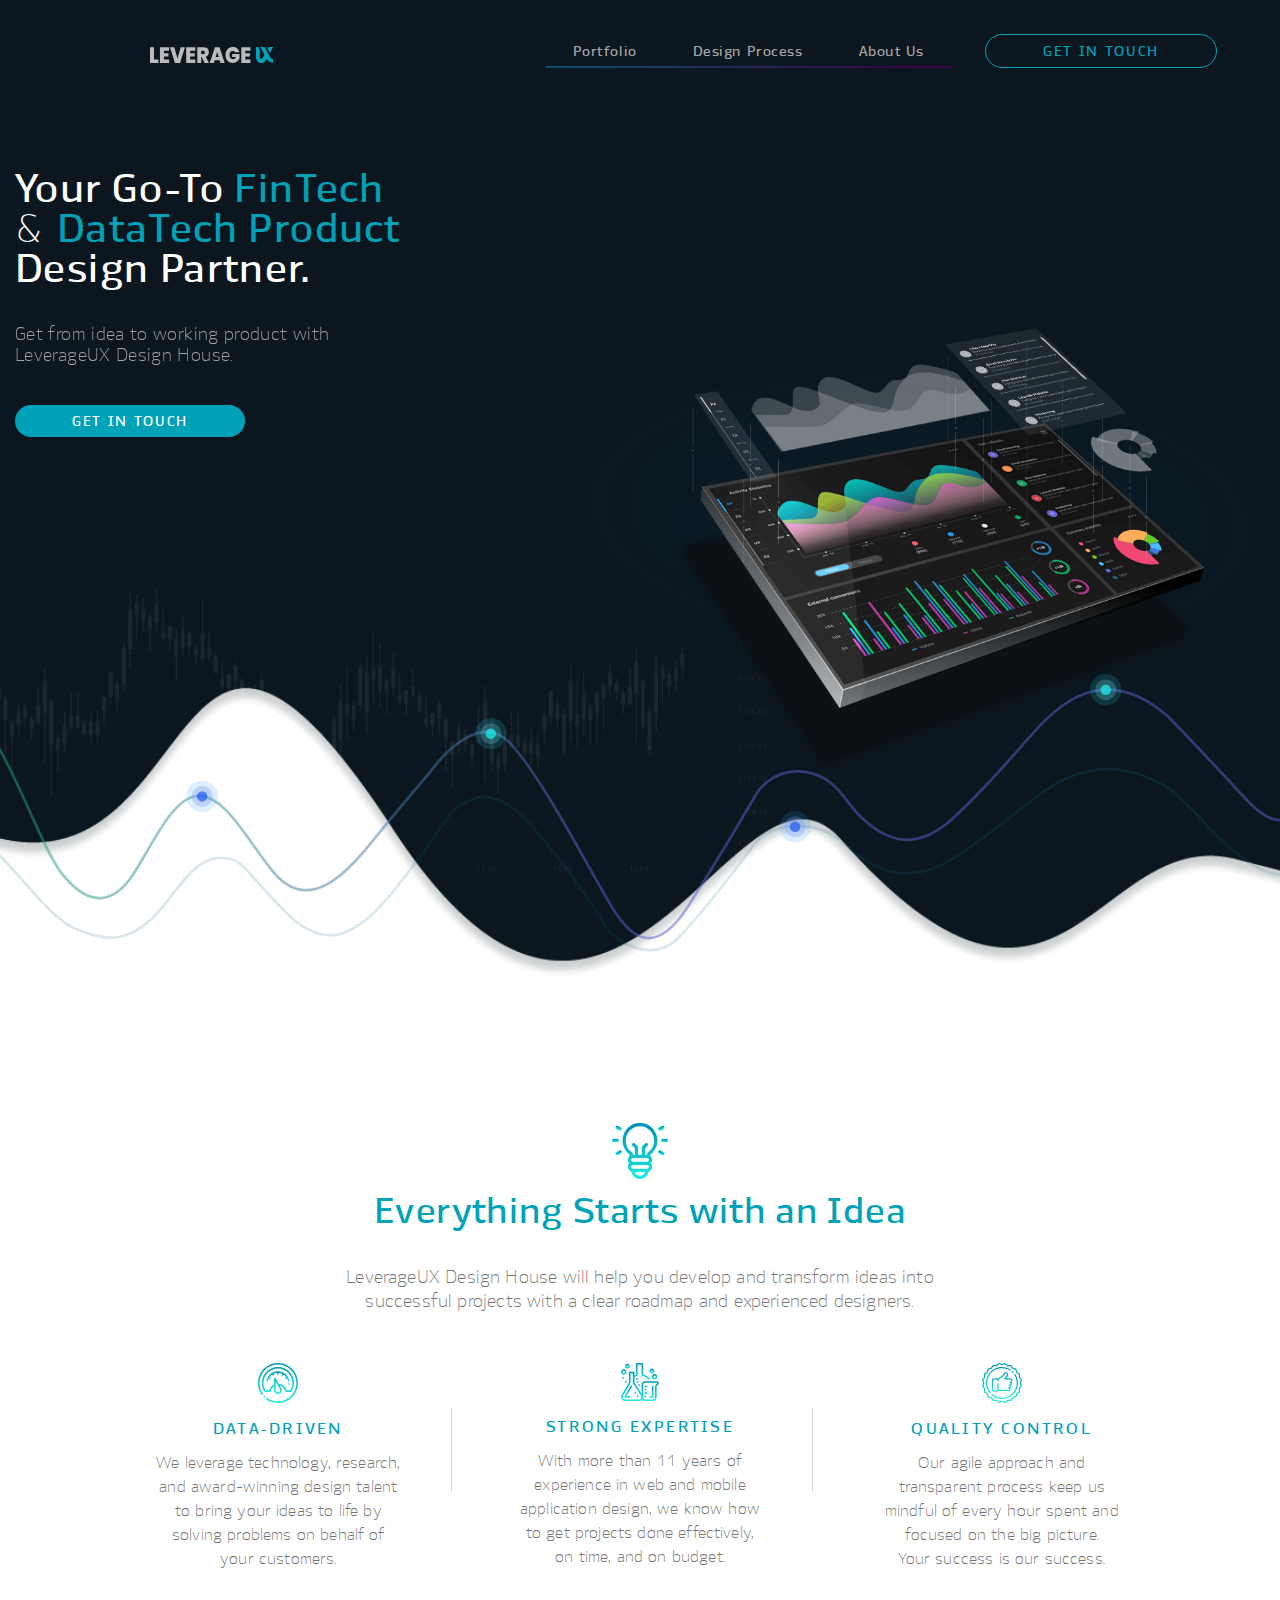
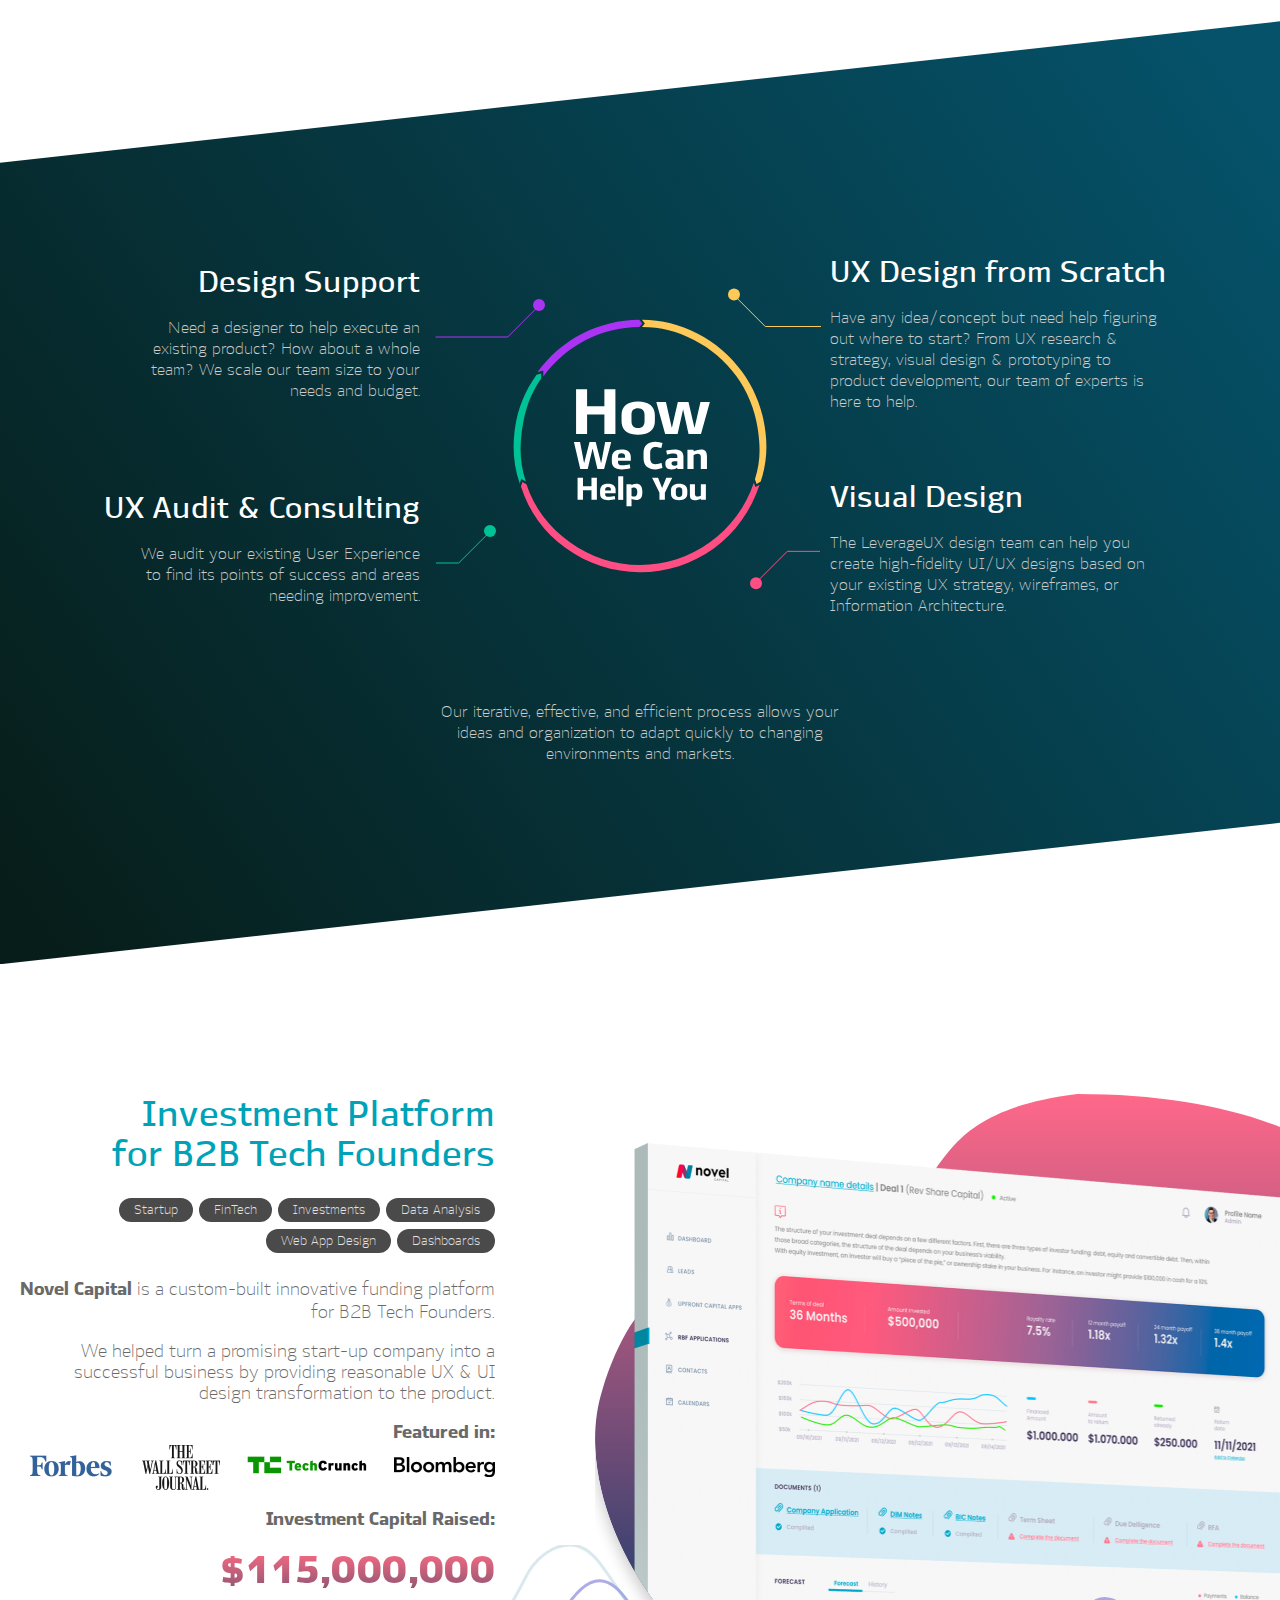
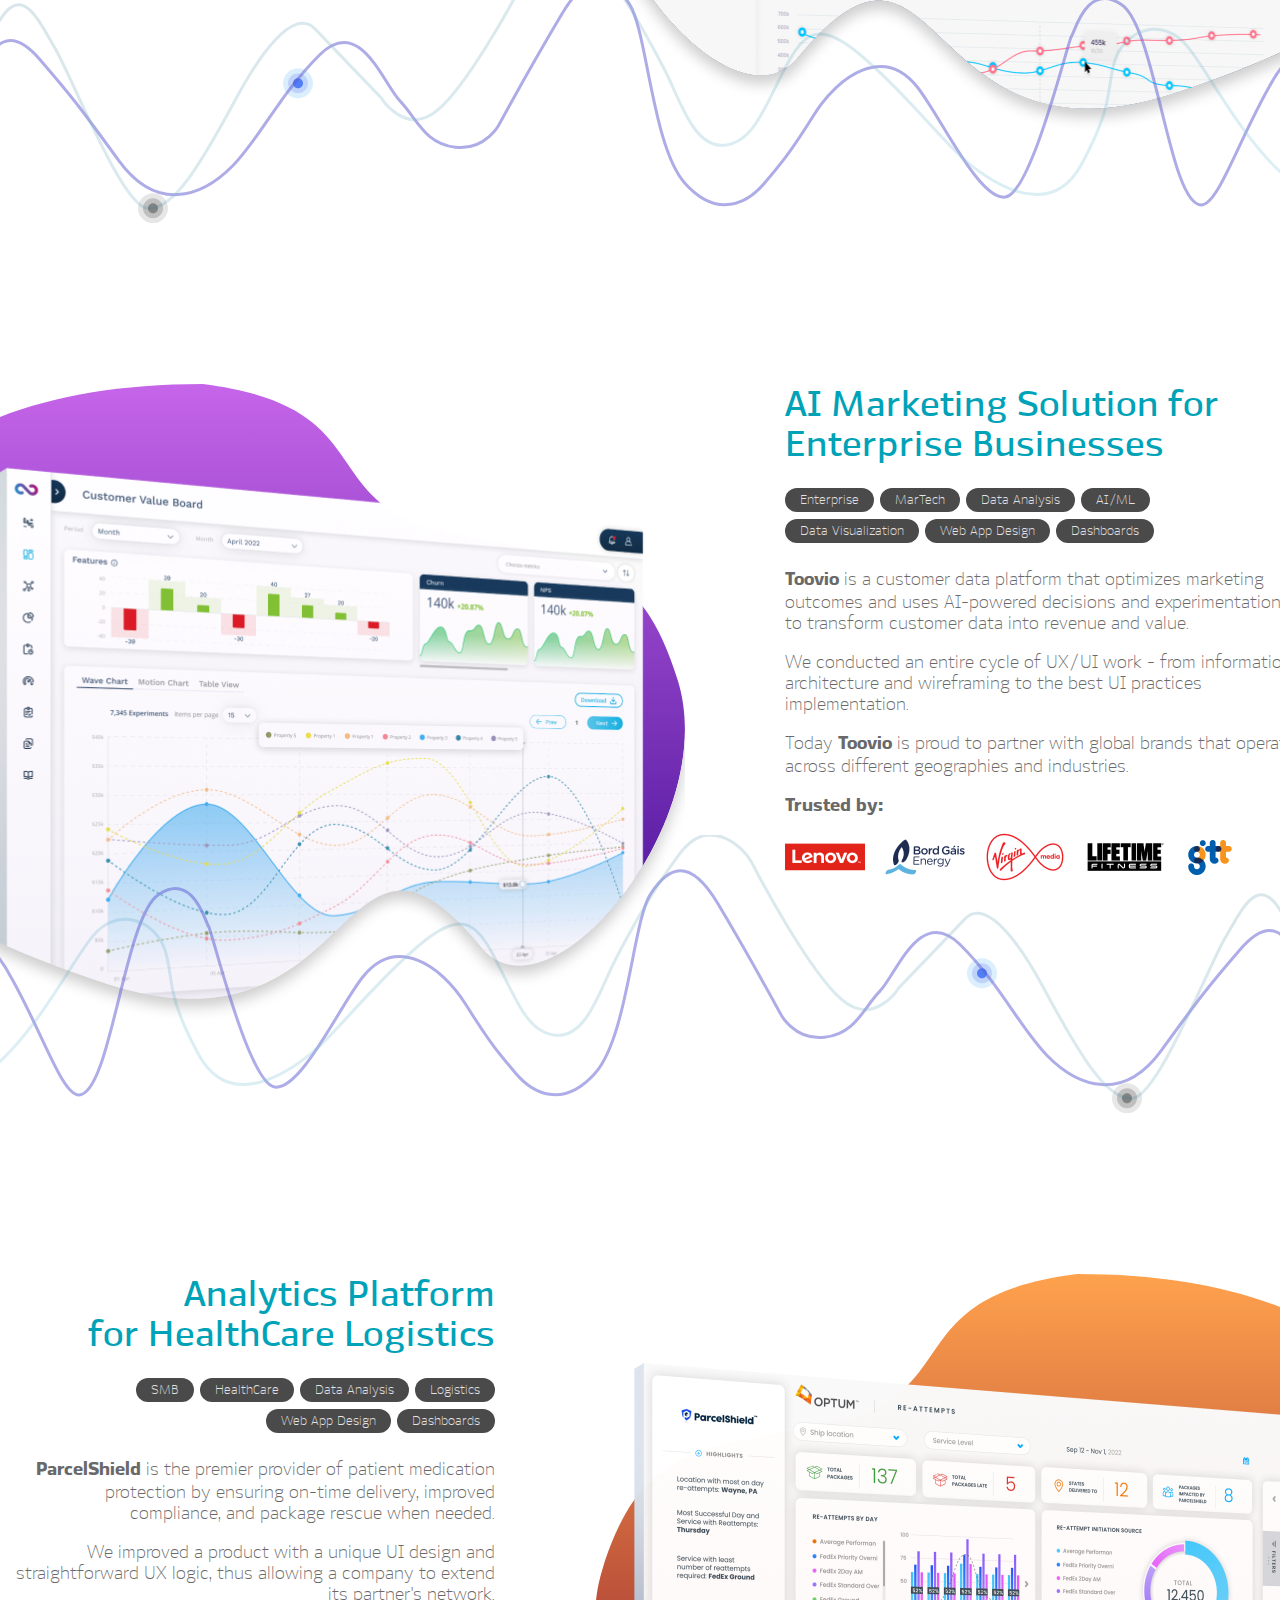
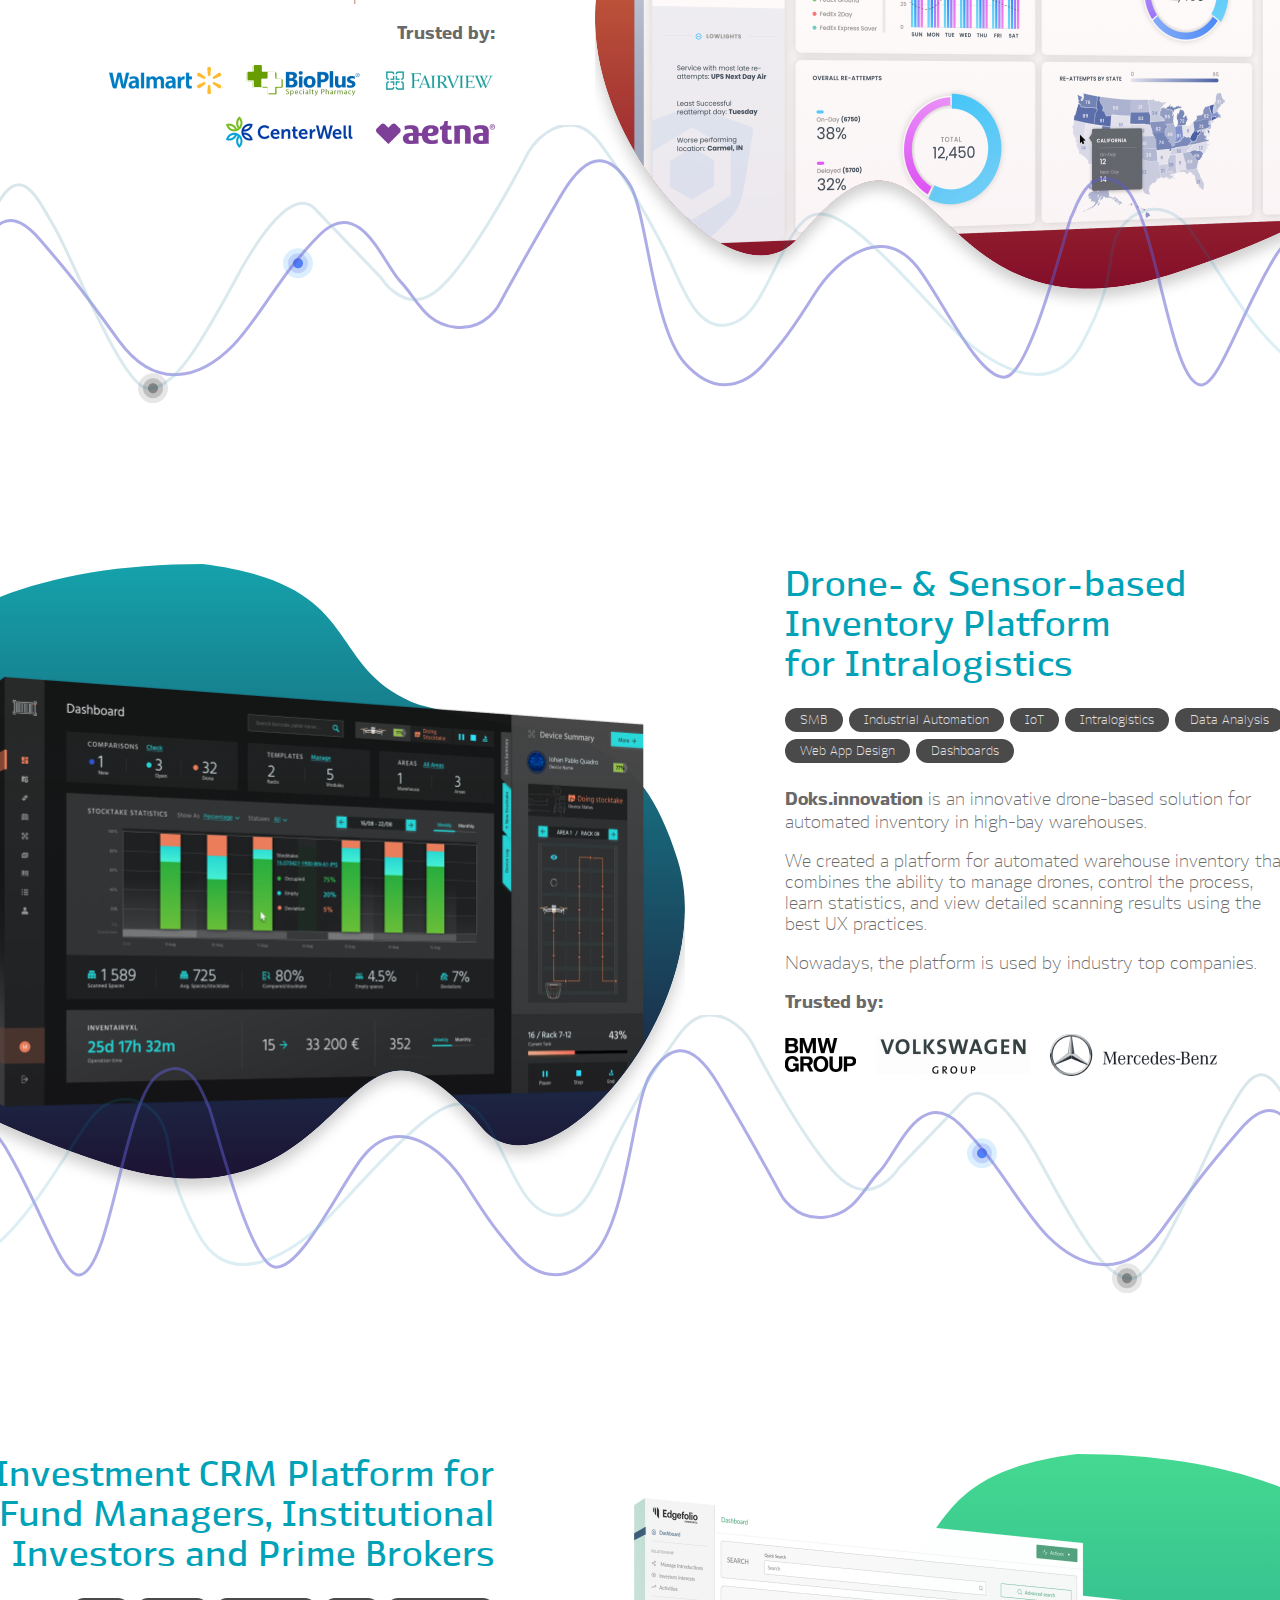
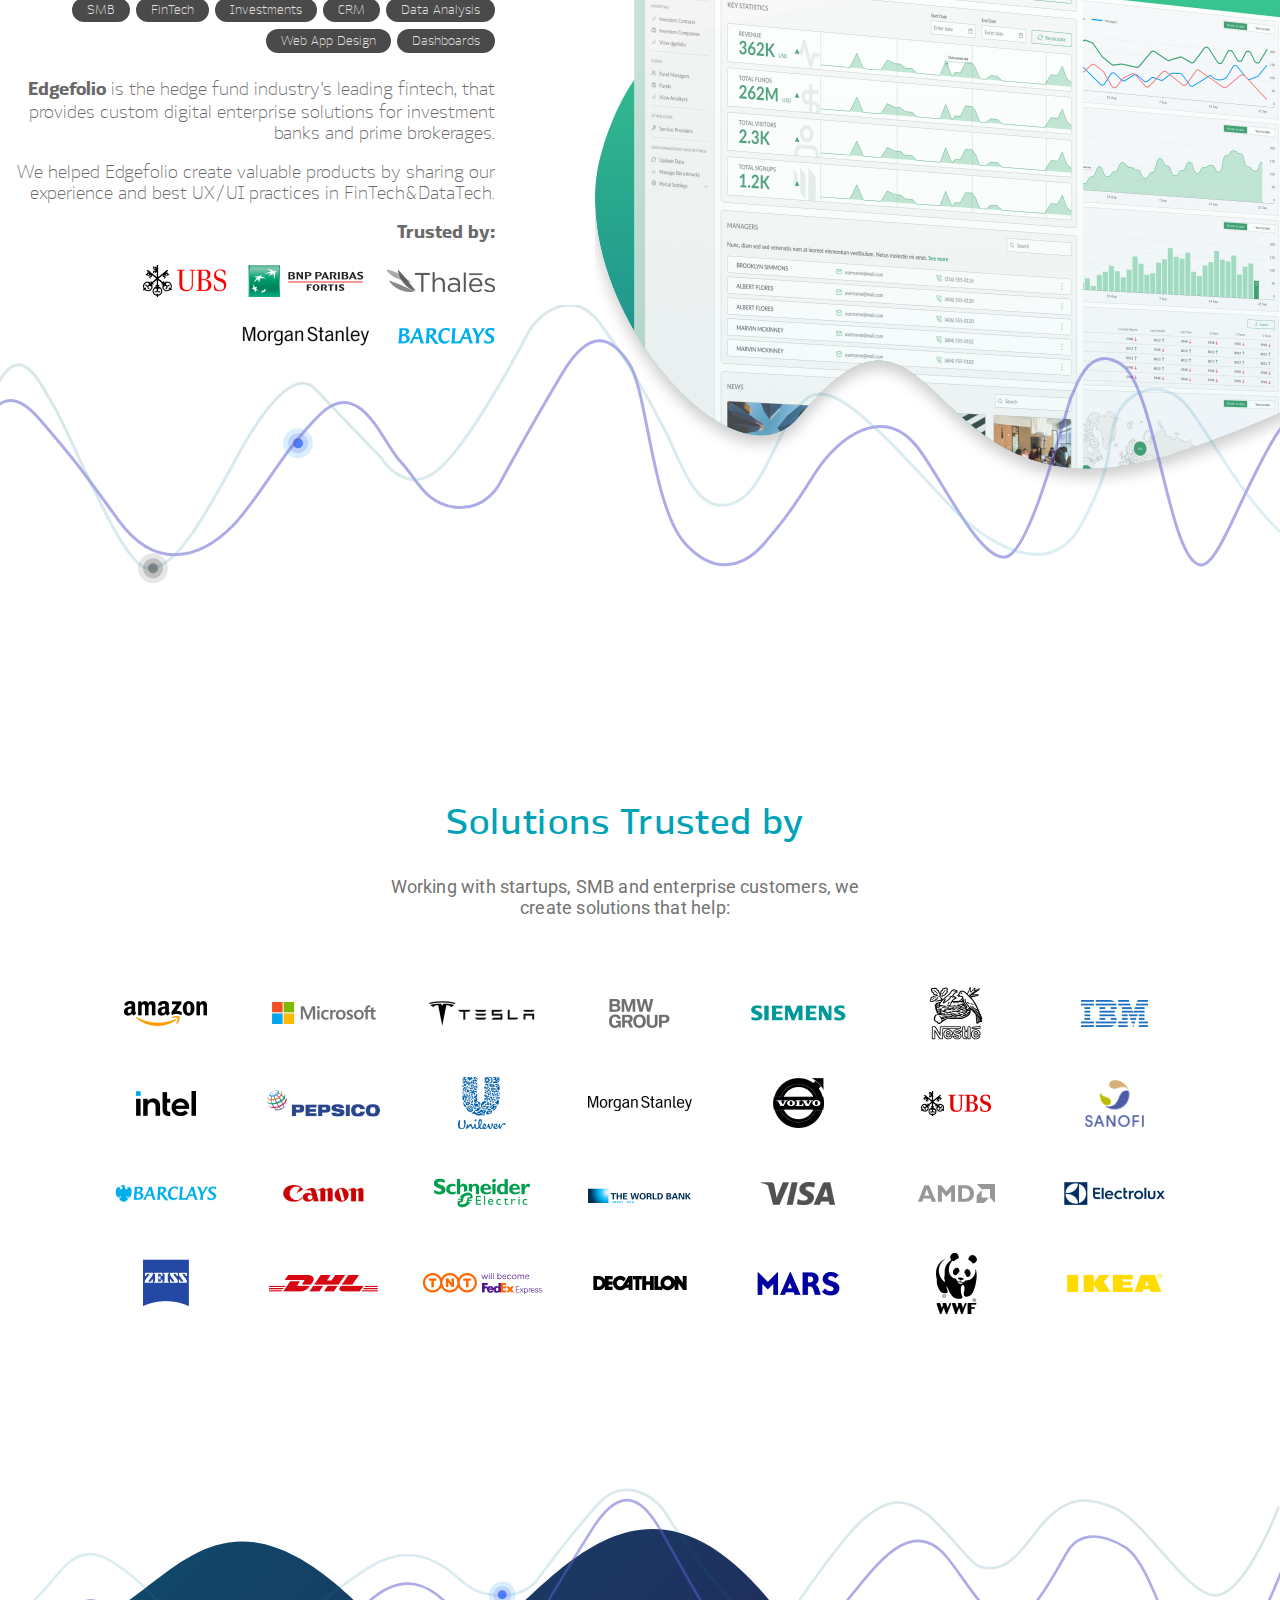
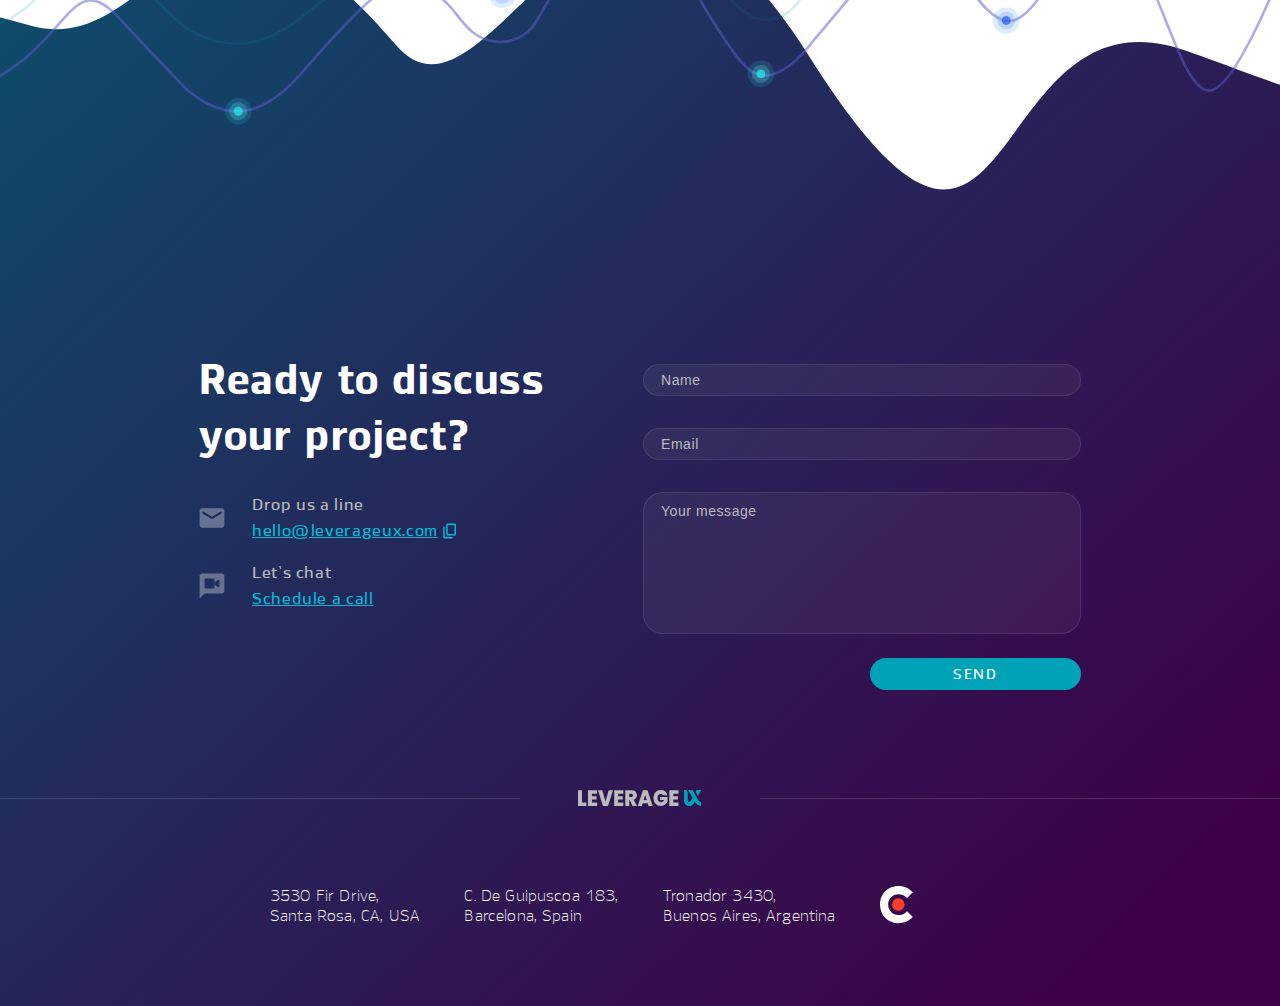
==== commit 801d9f4e: "Redesign main page "clouds"" ====
--- a/index.html
+++ b/index.html
@@ -170,70 +170,159 @@
 				</div>
 			</section>
 
-			<section class="content__section section__board section__board-right section__real">
-				<div class="section__container section__container_img">
-					<div class="img__block img__board"></div>
-					<div class="img__block img__gradient"></div>
-					<div class="img__block img__lower"></div>
-				</div>
-				<div class="section__container section__container_text">
-					<h3 class="section__title">Real Estate Brokers Platform for the Property Investment Company</h3>
-					<div class="section__block">
-						<span class="pt_1">UI/UX Design</span>
-						<span class="pt_2">Dashboards</span>
-						<span class="pt_3">Web App Design</span>
-						<span class="pt_4">FinTech</span>
+			<section class="home__section home__section-right investment">
+				<div class="section__container section__container_img">
+					<div class="img__block img__board"></div>
+					<div class="img__block img__gradient"></div>
+					<div class="img__block img__lower"></div>
+				</div>
+				<div class="section__container section__container_text">
+					<h3 class="section__title">Investment Platform<br> for B2B Tech Founders</h3>
+					<div class="section__block">
+						<span class="pt_1">Startup</span>
+						<span class="pt_2">FinTech</span>
+						<span class="pt_3">Investments</span>
+						<span class="pt_4">Data Analysis</span>
+						<span class="pt_5">Web App Design</span>
+						<span class="pt_6">Dashboards</span>
+					</div>
+					<p class="section__description"><b>Novel Capital</b> is a custom-built innovative funding platform for B2B Tech Founders.</p>	
+					<p class="section__description">We helped turn a promising start-up company into a successful business by providing reasonable UX &amp; UI design transformation to the product.</p>					
+					<p class="section__description title__icons"><b>Featured in:</b></p>
+					<div class="description__icons">
+						<img class="icon__1" src="./img/home/forbes-logo.png" alt="Forbes logo">
+						<img class="icon__2" src="./img/home/the-wall-street-journal-logo.png" alt="The wall street journal logo">
+						<img class="icon__3" src="./img/home/tech-crunch-logo.png" alt="Tech Crunch logo">
+						<img class="icon__4" src="./img/home/bloomberg-logo.png" alt="Bloomberg logo">
+					</div>
+					<p class="section__description"><b>Investment Capital Raised:</b></p>
+					<p class="section__price">$115,000,000</p>
+				</div>
+				<div class="home__lines"></div>
+			</section>
+
+			<section class="home__section home__section-left marketing">
+				<div class="section__container section__container_img">
+					<div class="img__block img__board"></div>
+					<div class="img__block img__gradient"></div>
+					<div class="img__block img__lower"></div>
+				</div>
+				<div class="section__container section__container_text">
+					<h3 class="section__title">AI Marketing Solution for<br> Enterprise Businesses</h3>
+					<div class="section__block">
+						<span class="pt_1">Enterprise</span>
+						<span class="pt_2">MarTech</span>
+						<span class="pt_3">Data Analysis</span>
+						<span class="pt_4">AI/ML</span>
 						<span class="pt_5">Data Visualization</span>
-						<span class="pt_6">Animations</span>
-						<span class="pt_7">Investments</span>
-						<span class="pt_8">Responsive Design</span>
-					</div>
-					<p class="section__description">We helped a real estate investment firm to create a new effective way of collaboration for brokers and get all the tools they are using in one place.</p>					
-				</div>
-				<div class="img__block img__lines"></div>
-			</section>
-
-			<section class="content__section section__board section__board-left section__crypt">
-				<div class="section__container section__container_img">
-					<div class="img__block img__board"></div>
-					<div class="img__block img__gradient"></div>
-					<div class="img__block img__lower"></div>
-				</div>
-				<div class="section__container section__container_text">
-					<h3 class="section__title">BitcoinAverage - Cryptocurrencies Price Data Web App</h3>
-					<div class="section__block">
-						<span class="pt_1">UI Design</span>
-						<span class="pt_2">Web App Design</span>
-						<span class="pt_3">FinTech</span>
-						<span class="pt_4">Blockchain</span>
-						<span class="pt_5">Data Visualization</span>
-						<span class="pt_6">Responsive Design</span>
-					</div>
-					<p class="section__description">We helped Cryptocurrency Platform to create a visual design for dashboards, tables, currency exchange rates, snippets, admin dashboards, and other pages for desktop and mobile.</p>
-					<!-- <p class="section__description"><a href="https://bitcoinaverage.com/" target="_blank">bitcoinaverage.com ></a></p> -->
-				</div>
-				<div class="img__block img__lines"></div>
-			</section>
-
-			<section class="content__section section__board section__board-right section__money">
-				<div class="section__container section__container_img">
-					<div class="img__block img__board"></div>
-					<div class="img__block img__gradient"></div>
-					<div class="img__block img__lower"></div>
-				</div>
-				<div class="section__container section__container_text">
-					<h3 class="section__title">Sprout - Money<br class="break"> Management App</h3>
-					<div class="section__block">
-						<span class="pt_1">UI Design</span>
-						<span class="pt_2">Web App Design</span>
-						<span class="pt_3">FinTech</span>
-						<span class="pt_4">Blockchain</span>
-						<span class="pt_5">Data Visualization</span>
-						<span class="pt_6">Responsive Design</span>
-					</div>
-					<p class="section__description">We introduced a new way of the WealthCare to the Canadian Money Management Startup.</p>
-				</div>
-				<div class="img__block img__lines"></div>
+						<span class="pt_6">Web App Design</span>
+						<span class="pt_7">Dashboards</span>
+					</div>
+					<p class="section__description"><b>Toovio</b> is a customer data platform that optimizes marketing outcomes and uses AI-powered decisions and experimentation to transform customer data into revenue and value.</p>
+					<p class="section__description">We conducted an entire cycle of UX/UI work - from information architecture and wireframing to the best UI practices implementation.</p>	
+					<p class="section__description">Today <b>Toovio</b> is proud to partner with global brands that operate across different geographies and industries.</p>					
+					<p class="section__description title__icons"><b>Trusted by:</b></p>
+					<div class="description__icons">
+						<img class="icon__1" src="./img/home/lenovo-logo.png" alt="Lenovo logo">
+						<img class="icon__2" src="./img/home/bord-gais-energy-logo.png" alt="Bord Gais Energy logo">
+						<img class="icon__3" src="./img/home/virgin-media-logo.png" alt="Virgin Media logo">
+						<img class="icon__4" src="./img/home/lifetime-fitness-logo.png" alt="Lifetime Fitness logo">
+						<img class="icon__5" src="./img/home/sitt-logo.png" alt="Sitt logo">
+					</div>
+				</div>
+				<div class="home__lines"></div>
+			</section>
+
+			<section class="home__section home__section-right analytics">
+				<div class="section__container section__container_img">
+					<div class="img__block img__board"></div>
+					<div class="img__block img__gradient"></div>
+					<div class="img__block img__lower"></div>
+				</div>
+				<div class="section__container section__container_text">
+					<h3 class="section__title">Analytics Platform<br> for HealthCare Logistics</h3>
+					<div class="section__block">
+						<span class="pt_1">SMB</span>
+						<span class="pt_2">HealthCare</span>
+						<span class="pt_3">Data Analysis</span>
+						<span class="pt_4">Logistics</span>
+						<span class="pt_5">Web App Design</span>
+						<span class="pt_6">Dashboards</span>
+					</div>
+					<p class="section__description"><b>ParcelShield</b> is the premier provider of patient medication protection by ensuring on-time delivery, improved compliance, and package rescue when needed.</p>	
+					<p class="section__description">We improved a product with a unique UI design and straightforward UX logic, thus allowing a company to extend its partner's network.</p>					
+					<p class="section__description title__icons"><b>Trusted by:</b></p>
+					<div class="description__icons">
+						<img class="icon__1" src="./img/home/mckesson-logo.png" alt="MCKesson logo">
+						<img class="icon__2" src="./img/home/walmart-logo.png" alt="Walmart logo">
+						<img class="icon__3" src="./img/home/bio-plus-logo.png" alt="Bio Plus logo">
+						<img class="icon__4" src="./img/home/fairview-logo.png" alt="Fairview logo">
+						<img class="icon__5" src="./img/home/center-well-logo.png" alt="Center Well logo">
+						<img class="icon__6" src="./img/home/aetna-logo.png" alt="Aetna logo">
+					</div>
+				</div>
+				<div class="home__lines"></div>
+			</section>
+
+			<section class="home__section home__section-left drone">
+				<div class="section__container section__container_img">
+					<div class="img__block img__board"></div>
+					<div class="img__block img__gradient"></div>
+					<div class="img__block img__lower"></div>
+				</div>
+				<div class="section__container section__container_text">
+					<h3 class="section__title">Drone- &amp; Sensor-based<br> Inventory Platform<br> for Intralogistics</h3>
+					<div class="section__block">
+						<span class="pt_1">SMB</span>
+						<span class="pt_2">Industrial Automation</span>
+						<span class="pt_3">IoT</span>
+						<span class="pt_4">Intralogistics</span>
+						<span class="pt_5">Data Analysis</span>
+						<span class="pt_6">Web App Design</span>
+						<span class="pt_7">Dashboards</span>
+					</div>
+					<p class="section__description"><b>Doks.innovation</b> is an innovative drone-based solution for automated inventory in high-bay warehouses.</p>	
+					<p class="section__description">We created a platform for automated warehouse inventory that combines the ability to manage drones, control the process, learn statistics, and view detailed scanning results using the best UX practices.</p>					
+					<p class="section__description">Nowadays, the platform is used by industry top companies.</p>	
+					<p class="section__description title__icons"><b>Trusted by:</b></p>
+					<div class="description__icons">
+						<img class="icon__1" src="./img/home/bmw-group-logo.png" alt="BMW Group logo">
+						<img class="icon__2" src="./img/home/vw-group-logo.png" alt="VW Group logo">
+						<img class="icon__3" src="./img/home/mb-group-logo.png" alt="MB Group logo">
+					</div>
+				</div>
+				<div class="home__lines"></div>
+			</section>
+
+			<section class="home__section home__section-right crm">
+				<div class="section__container section__container_img">
+					<div class="img__block img__board"></div>
+					<div class="img__block img__gradient"></div>
+					<div class="img__block img__lower"></div>
+				</div>
+				<div class="section__container section__container_text">
+					<h3 class="section__title">Investment CRM Platform for<br> Fund Managers, Institutional<br> Investors and Prime Brokers</h3>
+					<div class="section__block">
+						<span class="pt_1">SMB</span>
+						<span class="pt_2">FinTech</span>
+						<span class="pt_3">Investments</span>
+						<span class="pt_4">CRM</span>
+						<span class="pt_5">Data Analysis</span>
+						<span class="pt_6">Web App Design</span>
+						<span class="pt_7">Dashboards</span>
+					</div>
+					<p class="section__description"><b>Edgefolio</b> is the hedge fund industry's leading fintech, that provides custom digital enterprise solutions for investment banks and prime brokerages.</p>	
+					<p class="section__description">We helped Edgefolio create valuable products by sharing our experience and best UX/UI practices in FinTech&DataTech.</p>					
+					<p class="section__description title__icons"><b>Trusted by:</b></p>
+					<div class="description__icons">
+						<img class="icon__1" src="./img/home/ubs-logo.png" alt="UBS logo">
+						<img class="icon__2" src="./img/home/bnp-logo.png" alt="BNP logo">
+						<img class="icon__3" src="./img/home/thales-logo.png" alt="Thales logo">
+						<img class="icon__4" src="./img/home/morgan-stanley-logo.png" alt="Morgan Stanley logo">
+						<img class="icon__5" src="./img/home/barclays-logo.png" alt="Barclays logo">
+					</div>
+				</div>
+				<div class="home__lines"></div>
 			</section>
 
 			<section class="content__section section__solutions">
--- a/css/global.css
+++ b/css/global.css
@@ -563,7 +563,7 @@
   font-size: 36px;
   line-height: 40px;
   color: #00A2B8;
-  margin-bottom: 20px;
+  margin-bottom: 24px;
 }
 .section__board-right .section__title {
   text-align: right;
@@ -600,7 +600,11 @@
   font-size: 18px;
   line-height: 21px;
   color: #696969;
-  margin-top: 15px;
+  margin-top: 18px;
+}
+.section__description b {
+  font-family: 'EkibastuzBlack';
+  font-weight: 400;
 }
 .section__board-right .section__description {
   text-align: right;
@@ -615,6 +619,34 @@
   max-width: 365px;
   margin-left: auto;
 }
+.description__icons {
+  display: flex;
+  align-items: center;
+}
+.section__board-right .description__icons {
+  justify-content: flex-end;
+}
+.section__board-left .description__icons {
+  justify-content: flex-start;
+}
+.section__board-right .description__icons img {
+  margin-left: 20px;
+}
+.section__board-left .description__icons img {
+  margin-right: 20px;
+}
+.section__price {
+  background: linear-gradient(to top, #955774, #EC6880);
+  -webkit-background-clip: text;
+  color: transparent;
+  font-size: 36px;
+  font-family: 'EkibastuzBlack';
+  font-weight: 900;
+  line-height: 32px;
+  letter-spacing: 0.36px;
+  margin-top: 25px;
+}
+
 .section__btn {
   display: inline-flex;
   justify-content: center;
@@ -1789,9 +1821,7 @@
     left: 0;
     right: calc(50% + 340px);
   }
-
   .section__board {
-    margin: 100px 0;
     overflow: unset;
   }
   .section__board-right .section__container_text {
--- a/css/home.css
+++ b/css/home.css
@@ -616,6 +616,192 @@
   max-width: 136px;
   height: 90px;
 }
+.home__section {
+  position: relative;
+  width: 100%;
+  height: 100%;
+  min-height: 730px;
+  overflow: hidden;
+  background: #fff;
+  margin-bottom: 160px;
+}
+.home__section .section__container_text {
+  width: 100%;
+  max-width: 510px;
+}
+.home__section-right .section__container_text {
+  right: calc(50% + 145px);
+  text-align: right;
+  margin-left: auto;
+}
+.home__section-left .section__container_text {
+  left: calc(50% + 145px);
+  text-align: left;
+  margin-right: auto;
+}
+.home__section-right .section__block span {
+  margin-left: 6px;
+}
+.home__section-left .section__block span {
+  margin-right: 6px;
+}
+.home__section .description__icons {
+  flex-wrap: wrap;
+}
+.home__section .description__icons img {
+  margin-top: 20px;
+}
+.home__section.investment .description__icons img,
+.home__section.marketing .description__icons img {
+  margin-top: 0;
+}
+.home__section-right .section__block,
+.home__section-right .description__icons {
+  justify-content: flex-end;
+}
+.home__section-left .section__block,
+.home__section-left .description__icons {
+  justify-content: flex-start;
+}
+.home__section-right .description__icons img {
+  margin-left: 20px;
+}
+.home__section-left .description__icons img {
+  margin-right: 20px;
+}
+.home__section-right .description__icons img:first-child {
+  margin-left: 0;
+}
+.home__section .section__container_img {
+  position: absolute;
+  top: 0;
+  height: 100%;
+  width: 859px;
+}
+.home__section-right .section__container_img {
+  left: calc(50% - 45px);
+}
+.home__section-left .section__container_img {
+  right: calc(50% - 45px);
+}
+
+.home__section .img__lower {
+  background-image: url(../img/home/home-lower.png);
+}
+.home__section-left .img__lower {
+  transform: scaleX(-1);
+}
+.home__lines {
+  position: absolute;
+  bottom: 0;
+  width: 100%;
+  height: 280px;
+  background-image: url(../img/home/home-lines.svg);
+  background-position: center;
+  background-repeat: no-repeat;
+  z-index: 4;
+}
+.home__section-left .home__lines {
+  transform: scaleX(-1);
+}
+.investment {
+  margin-top: 130px;
+}
+.investment .section__description {
+  max-width: 475px;
+  margin-left: auto;
+}
+.investment .img__board {
+  background-image: url(../img/home/investment-board.png);
+}
+.investment .img__gradient {
+  background-image: url(../img/home/investment-gradient.svg);
+}
+.marketing .img__board {
+  background-image: url(../img/home/marketing-board.png);
+}
+.marketing .img__gradient {
+  background-image: url(../img/home/marketing-gradient.svg);
+}
+.analytics .section__block,
+.analytics .section__description {
+  max-width: 485px;
+  margin-left: auto;
+}
+.analytics .img__board {
+  background-image: url(../img/home/analytics-board.png);
+}
+.analytics .img__gradient {
+  background-image: url(../img/home/analytics-gradient.svg);
+}
+.analytics .icon__1 {
+  display: none;
+}
+.drone .img__board {
+  background-image: url(../img/home/drone-board.png);
+}
+.drone .img__gradient {
+  background-image: url(../img/home/drone-gradient.svg);
+}
+.crm .img__board {
+  background-image: url(../img/home/crm-board.png);
+}
+.crm .img__gradient {
+  background-image: url(../img/home/crm-gradient.svg);
+}
+.home__section.animated .img__board {
+  animation: showImgBlockToTop 1.6s 1 ease;
+}
+@keyframes showImgBlockToTop {
+  0% {
+    top: 100%;
+  }
+  50% {
+    top: 100%;
+  }
+  100% {
+    top: 0;
+  }
+}
+.home__section-right.animated .img__gradient,
+.home__section-right.animated .img__lower {
+  animation: showImgBlockToLeft 0.8s 1 ease;
+}
+@keyframes showImgBlockToLeft {
+  0% {
+    left: 100%;
+  }
+  100% {
+    left: 0;
+  }
+}
+.home__section-left.animated .img__gradient,
+.home__section-left.animated .img__lower {
+  animation: showImgBlockToRight 0.8s 1 ease;
+}
+@keyframes showImgBlockToRight {
+  0% {
+    right: 100%;
+  }
+  100% {
+    right: 0;
+  }
+}
+
+.home__section.animated .section__container_text {
+  animation: blockOpacity 0.8s 1 ease;
+}
+@keyframes blockOpacity {
+  0% {
+    opacity: 0;
+  }
+  50% {
+    opacity: 0;
+  }
+  100% {
+    opacity: 1;
+  }
+}
 
 @media screen and (max-width: 1788px) {
   .section__main {
@@ -687,9 +873,6 @@
   .main__container {
     max-width: 425px;
   }
-  .section__real {
-    margin-top: 40px;
-  }
   .section__idea {
     margin: 0 auto 50px auto;
   }
@@ -771,7 +954,66 @@
     margin-bottom: 20px;
   }
 }
-
+@media screen and (max-width: 1260px) {
+  .home__section {
+    margin-bottom: 50px;
+  }
+  .home__section .section__container_img {
+    position: relative;
+    width: 100%;
+    height: 430px;
+    right: auto;
+    left: auto;
+  }
+  .home__section  .img__block {
+    background-position: center;
+  }
+  .home__section .section__container_text {
+    position: relative;
+    right: auto;
+    left: auto;
+    max-width: calc(100% - 40px);
+    text-align: center;
+    margin: -55px auto 60px;
+    padding: 0 20px;
+    background: #fff;
+  }
+  .home__section .section__title {
+    order: unset;
+    font-size: 20px;
+    max-width: 285px;
+    margin: 0 auto 30px;
+  }
+  .home__section .section__block, 
+  .home__section .section__description {
+    order: unset;
+    margin: 0 auto 20px;
+    max-width: 400px;
+  }
+  .home__section .title__icons {
+    margin: 10px auto 0;
+  }
+  .home__section .section__block, 
+  .home__section .description__icons {
+    justify-content: center;
+    margin-bottom: 30px;
+  }
+  .home__section .description__icons img,
+  .home__section .description__icons img:first-child {
+    margin: 20px;
+  }
+  .home__section .section__block span {
+    font-size: 13px;
+    line-height: 14px;
+    height: 24px;
+    padding: 0 11px;
+    margin: 3px;
+  }
+  .home__lines {
+    position: relative;
+    background-size: 150%;
+  }
+}
 @media screen and (max-width: 1245px) {
   .how__container_second {
     width: 32%;
@@ -919,16 +1161,6 @@
   }
   .section__block .pr {
     width: 33%;
-  }
-}
-@media screen and (max-width: 960px) {
-  .index__page .section__block {
-    order: 3;
-    margin: 20px auto;
-  }
-  .index__page .section__description {
-    order: 2;
-    margin: 0 auto;
   }
 }
 @media screen and (max-width: 872px) {
@@ -1083,6 +1315,153 @@
     width: calc(100% - 15px);
     height: auto;
   }
+  .home__section {
+    margin-bottom: 30px;
+  }
+  .home__section .section__container_img {
+    min-width: 430px;
+    height: 370px;
+  }
+  
+  .home__section-right .section__container_img {
+    right: -7px;
+  }
+  .home__section-left .section__container_img {
+    left: calc(50% - 255px);
+  }
+  .home__section .section__container_text {
+    width: calc(100% - 40px);
+    margin-top: -40px;
+    max-width: 330px;
+    margin-bottom: 0;
+  }
+  .home__section .section__block {
+    max-width: 320px;
+  }
+  .home__section .description__icons img {
+    position: relative;
+  }
+  .home__lines {
+    background-image: url(../img/home/home-lines-mobile.svg);
+    background-size: contain;
+    height: 220px;
+  }
+  .home__section-left .home__lines {
+    transform: none;
+  }
+  .section__price {
+    font-size: 24px;
+    letter-spacing: 0.24px;
+    margin-top: -8px;
+  }
+  .investment {
+    margin-top: 90px;
+    margin-bottom: 0;
+  }
+  .investment .description__icons {
+    max-width: 280px;
+    margin: 20px auto 10px;
+  }
+  .investment .icon__1 {
+    order: 2;
+    width: 58px;
+    left: 10px;
+    bottom: 8px;
+  }
+  .investment .icon__2 {
+    order: 1;
+    width: 60px;
+    right: 25px;
+  }
+  .investment .icon__3 {
+    order: 4;
+    width: 110px;
+  }
+  .investment .icon__4 {
+    order: 3;
+    width: 70px;
+  }
+  .marketing .description__icons {
+    max-width: 260px;
+    margin: 0 auto;
+  }
+  .marketing .description__icons img,
+  .home__section.marketing .description__icons img:first-child {
+    margin: 0 16px;
+  }
+  .marketing .icon__1,
+  .marketing .icon__2,
+  .marketing .icon__3,
+  .marketing .icon__4 {
+    width: 67px;
+  }
+  .marketing .description__icons {
+    max-width: 260px;
+    margin: 0 auto;
+  }
+  .analytics .description__icons img,
+  .home__section.analytics .description__icons img:first-child {
+    margin: 16px;
+  }
+  .analytics .icon__1 {
+    display: inline;
+  }
+  .analytics .icon__2 {
+    width: 96px;
+  }
+  .analytics .icon__3 {
+    width: 90px;
+    right: 4px;
+  }
+  .analytics .icon__4 {
+    width: 90px;
+    right: 8px;
+  }
+  .analytics .icon__5 {
+    width: 106px;
+    right: 8px;
+  }
+  .analytics .icon__6 {
+    width: 86px;
+    right: 17px;
+  }
+  .drone .description__icons {
+    max-width: 280px;
+    margin: 0 auto;
+  }
+  .drone .icon__1 {
+    width: 52px;
+    left: 12px;
+  }
+  .drone .icon__2 {
+    width: 108px;
+    left: 15px;
+  }
+  .drone .icon__3 {
+    width: 126px;
+    bottom: 14px;
+  }
+  .crm .description__icons {
+    max-width: 280px;
+    margin: 0 auto;
+  }
+  .crm .icon__1 {
+    width: 68px;
+  }
+  .crm .icon__2 {
+    width: 90px;
+  }
+  .crm .icon__3 {
+    width: 84px;
+  }
+  .crm .icon__4 {
+    width: 104px;
+    right: 6px;
+  }
+  .crm .icon__5 {
+    width: 69px;
+    right: 10px;
+  }
 }
 @media screen and (max-width: 560px) {
   .section__main {
@@ -1226,7 +1605,11 @@
     display: none;
   }
 }
-
+@media screen and (max-width: 400px) {
+  .home__lines {
+    height: 150px;
+  }
+}
 @media screen and (min-width: 1900px) {
   .section__main {
     display: flex;
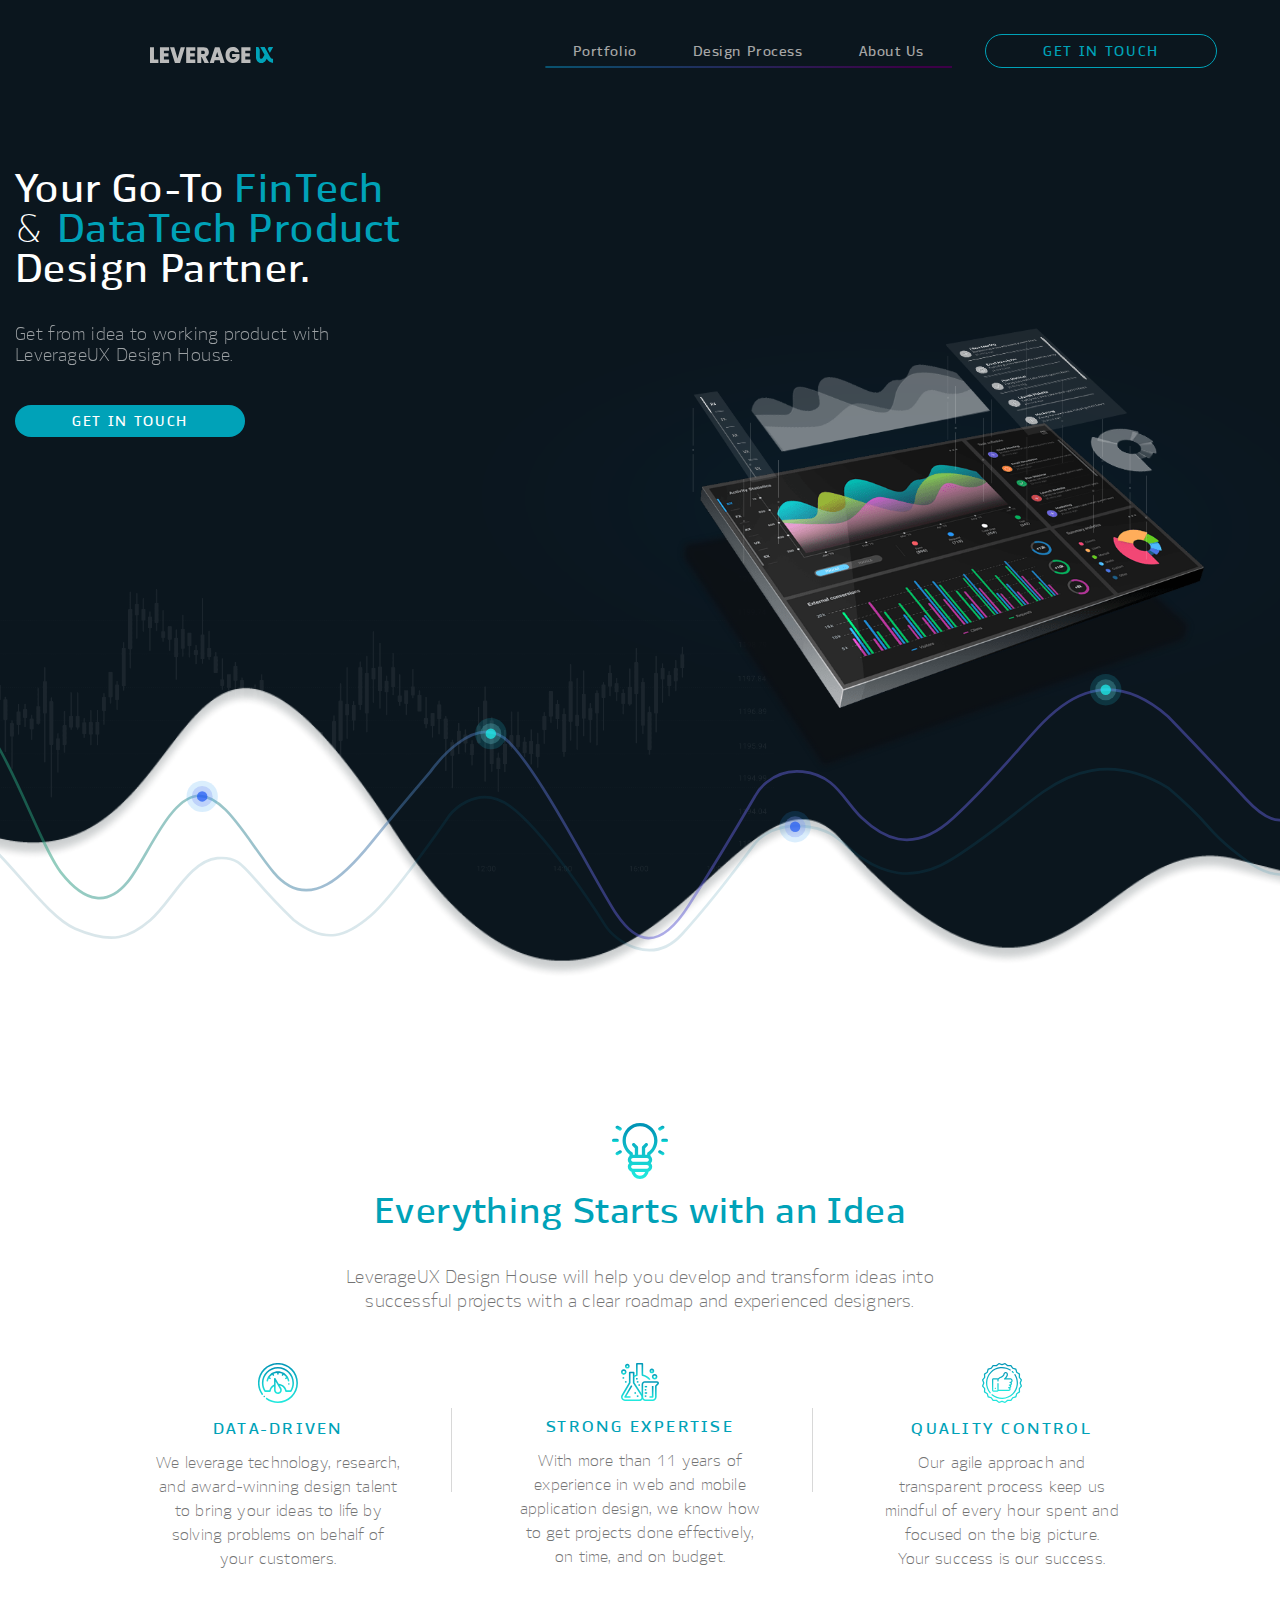
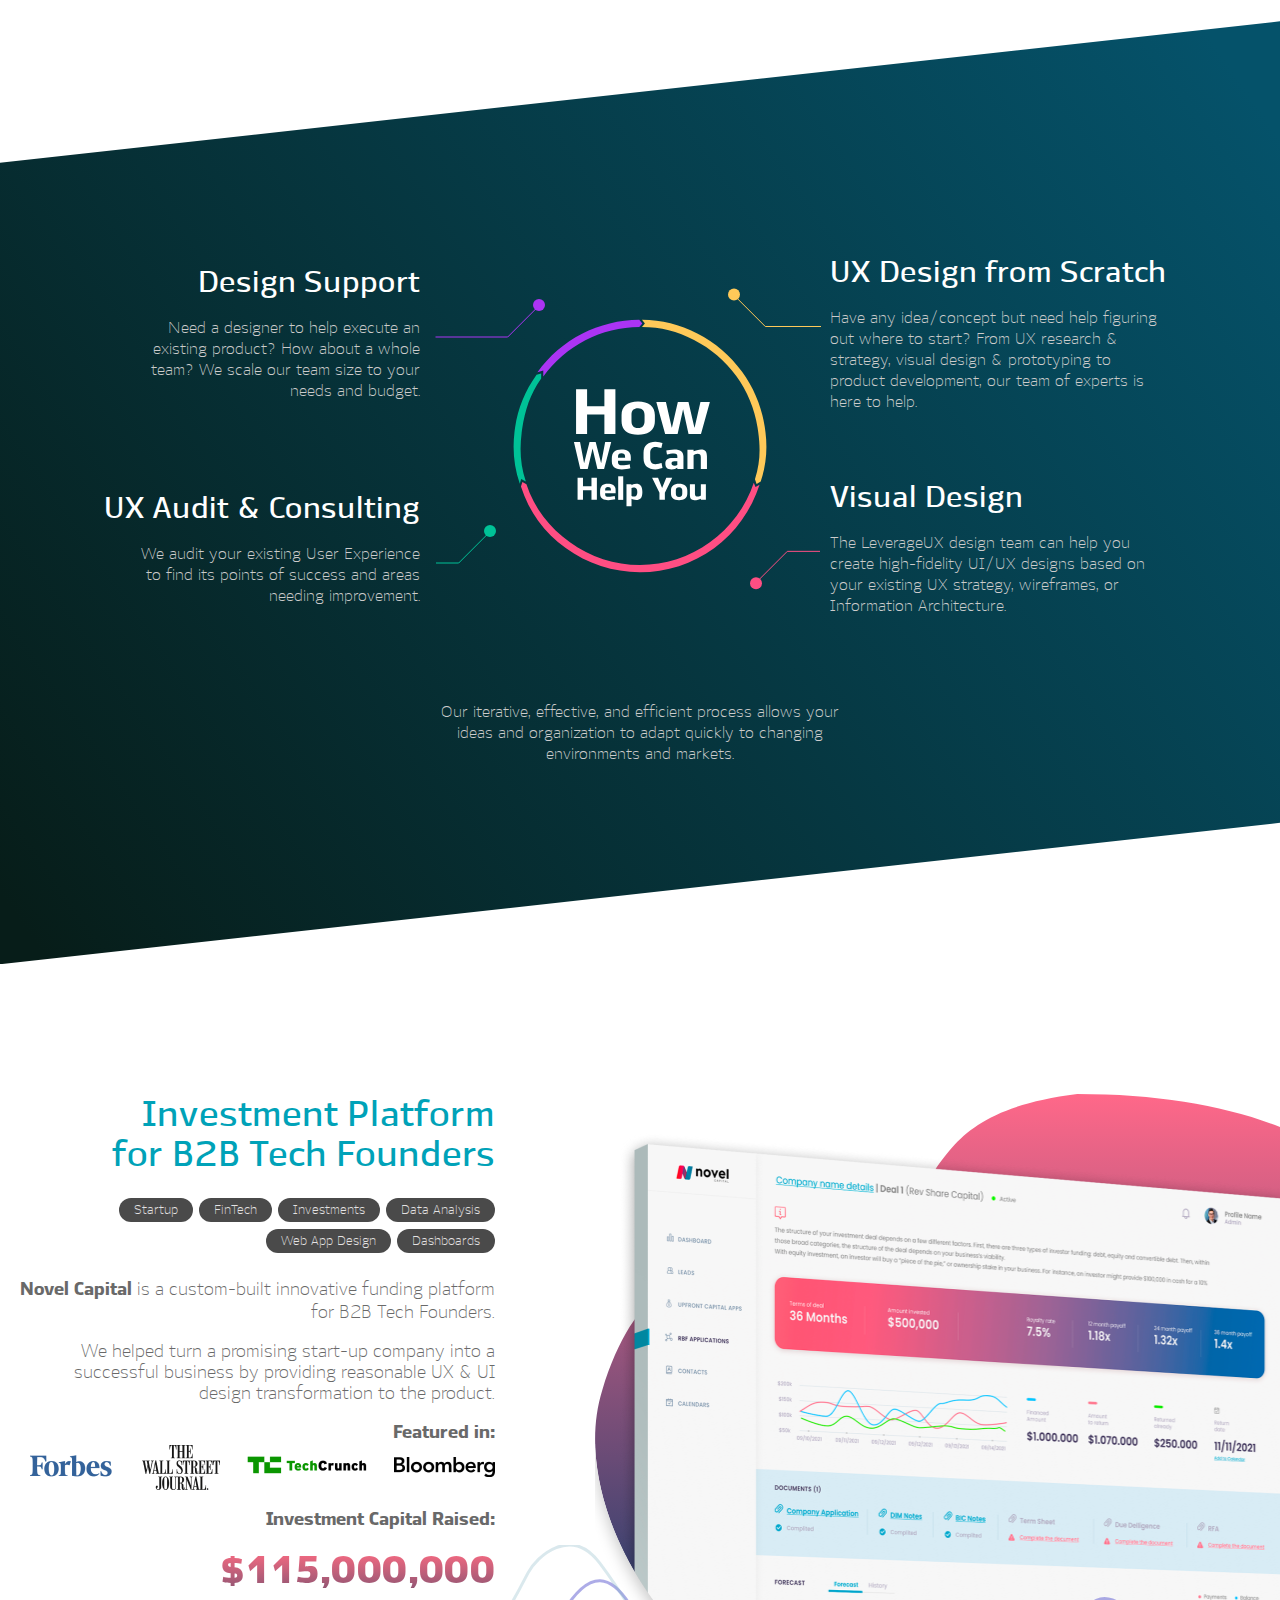
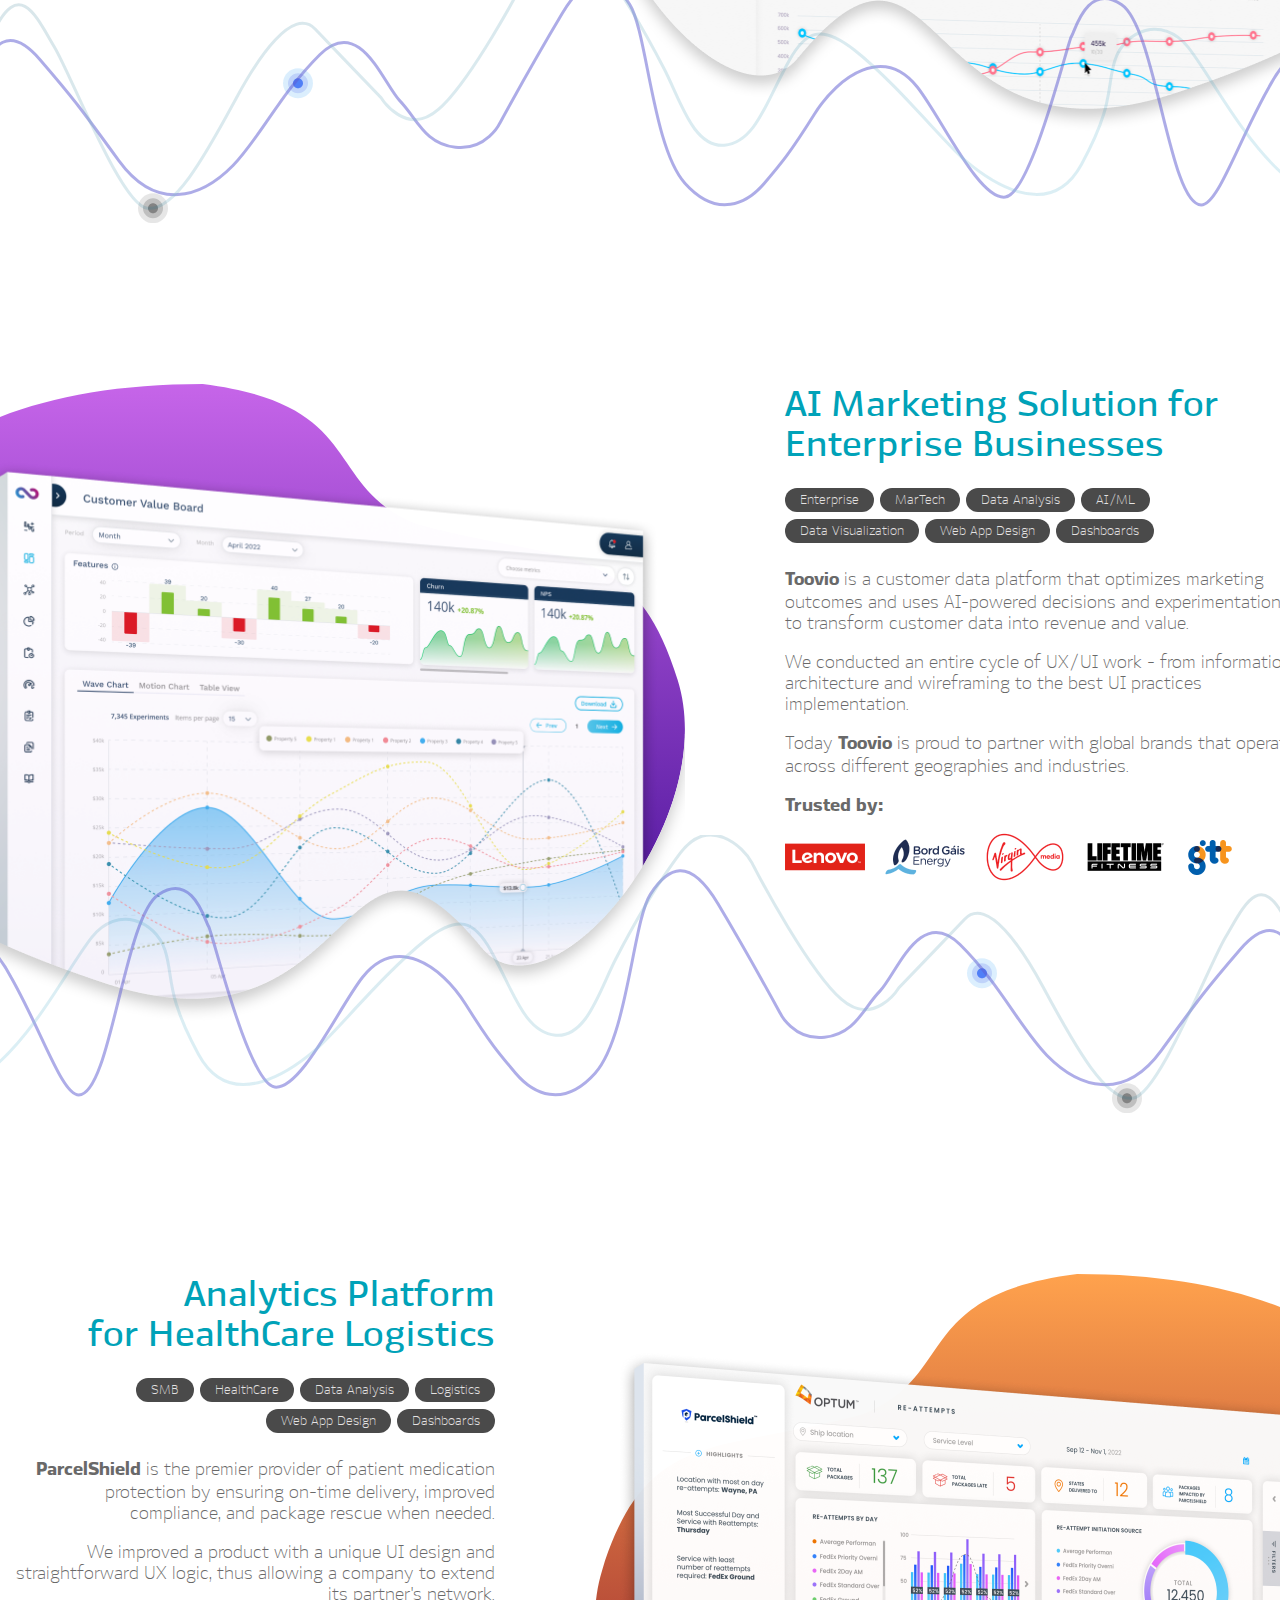
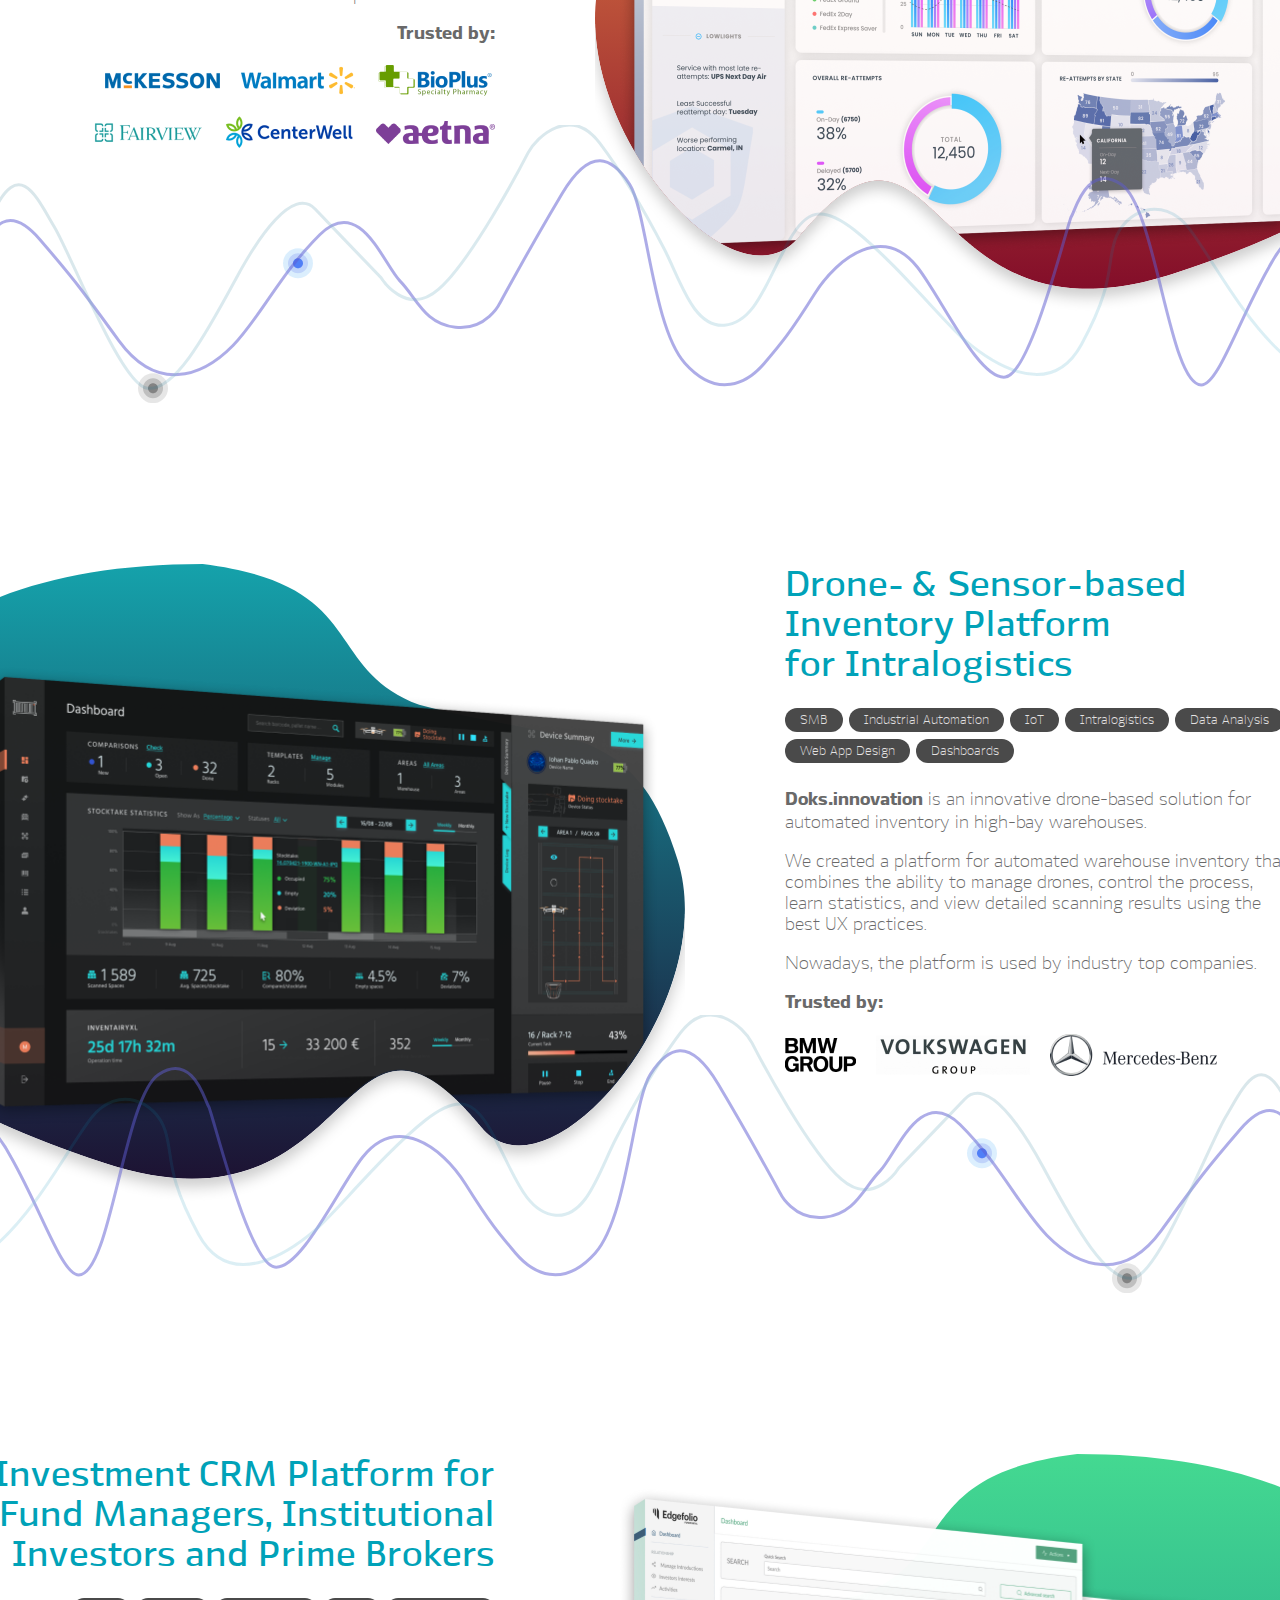
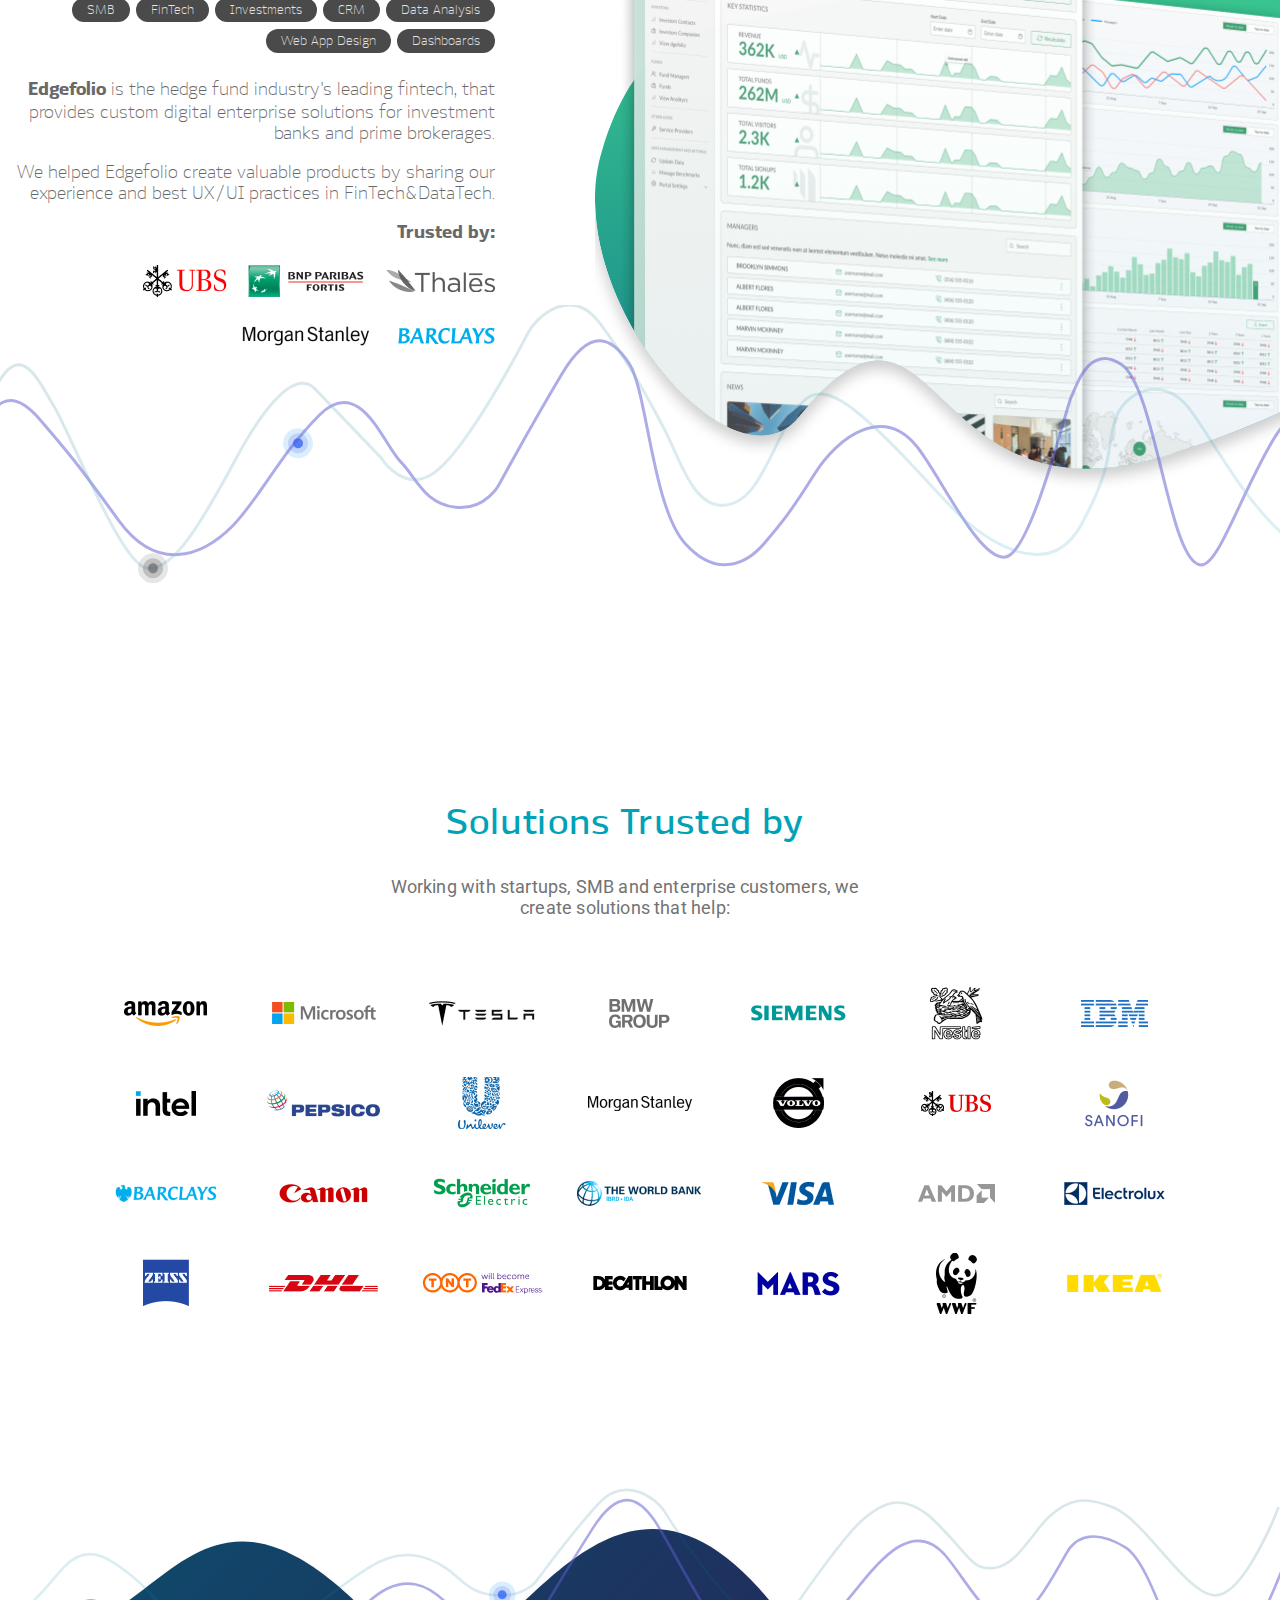
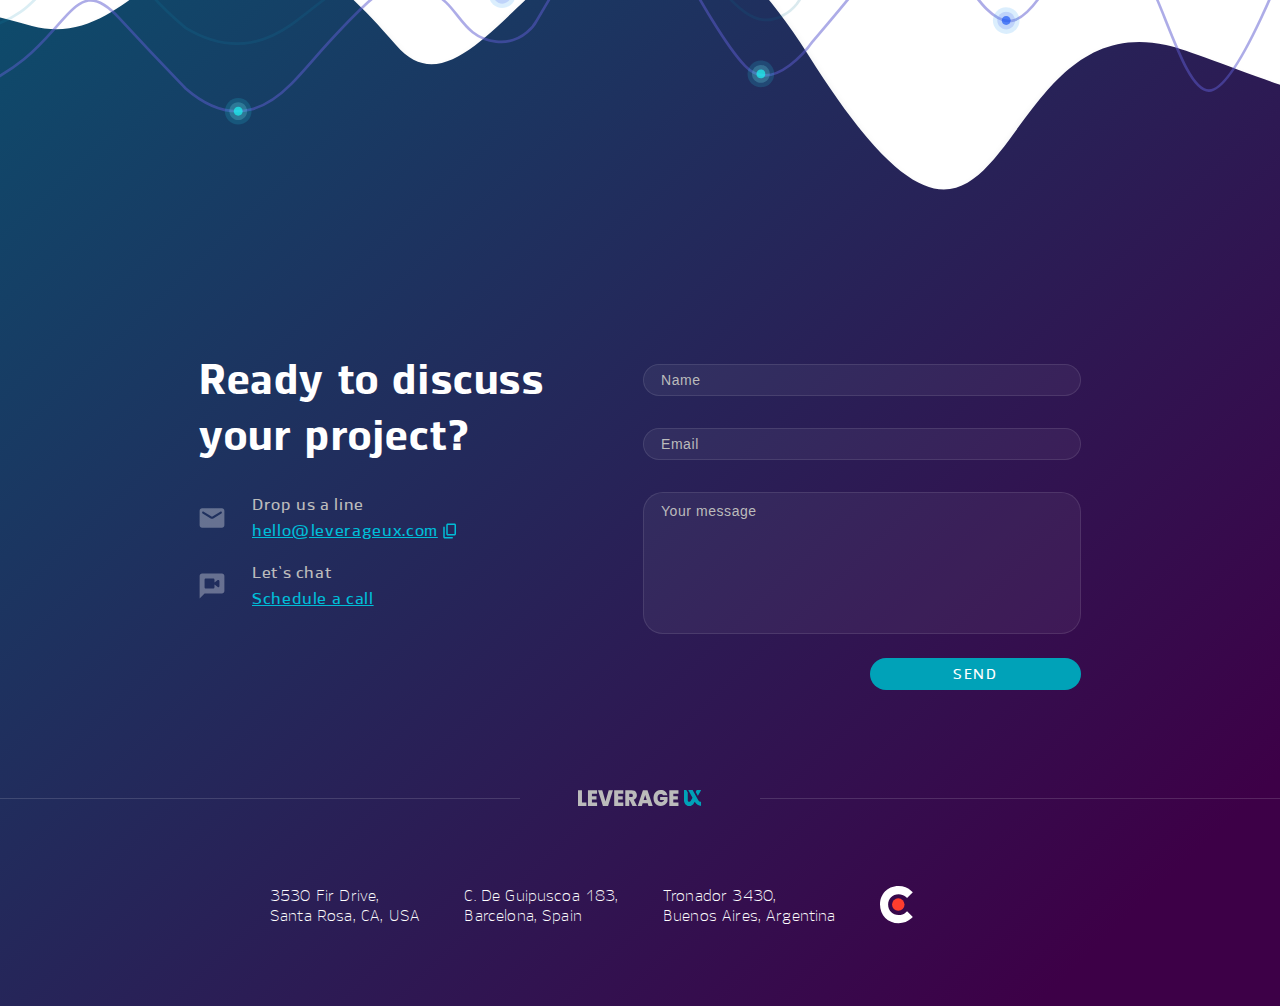
==== commit 597d54d3: "Add hotjar script" ====
--- a/index.html
+++ b/index.html
@@ -21,7 +21,18 @@
 			'https://www.googletagmanager.com/gtm.js?id='+i+dl;f.parentNode.insertBefore(j,f);
 			})(window,document,'script','dataLayer','GTM-M9BMCH3');</script>
 		<!-- End Google Tag Manager -->
-		
+
+		<script>
+			(function(h,o,t,j,a,r){
+					h.hj=h.hj||function(){(h.hj.q=h.hj.q||[]).push(arguments)};
+					h._hjSettings={hjid:3567500,hjsv:6};
+					a=o.getElementsByTagName('head')[0];
+					r=o.createElement('script');r.async=1;
+					r.src=t+h._hjSettings.hjid+j+h._hjSettings.hjsv;
+					a.appendChild(r);
+			})(window,document,'https://static.hotjar.com/c/hotjar-','.js?sv=');
+		</script>
+			
 		<script src="https://ajax.googleapis.com/ajax/libs/jquery/3.4.1/jquery.min.js"></script>
 		<script> 
 			$(function(){
--- a/css/home.css
+++ b/css/home.css
@@ -734,9 +734,6 @@
 .analytics .img__gradient {
   background-image: url(../img/home/analytics-gradient.svg);
 }
-.analytics .icon__1 {
-  display: none;
-}
 .drone .img__board {
   background-image: url(../img/home/drone-board.png);
 }
@@ -1404,7 +1401,7 @@
     margin: 16px;
   }
   .analytics .icon__1 {
-    display: inline;
+    width: 84px;
   }
   .analytics .icon__2 {
     width: 96px;
